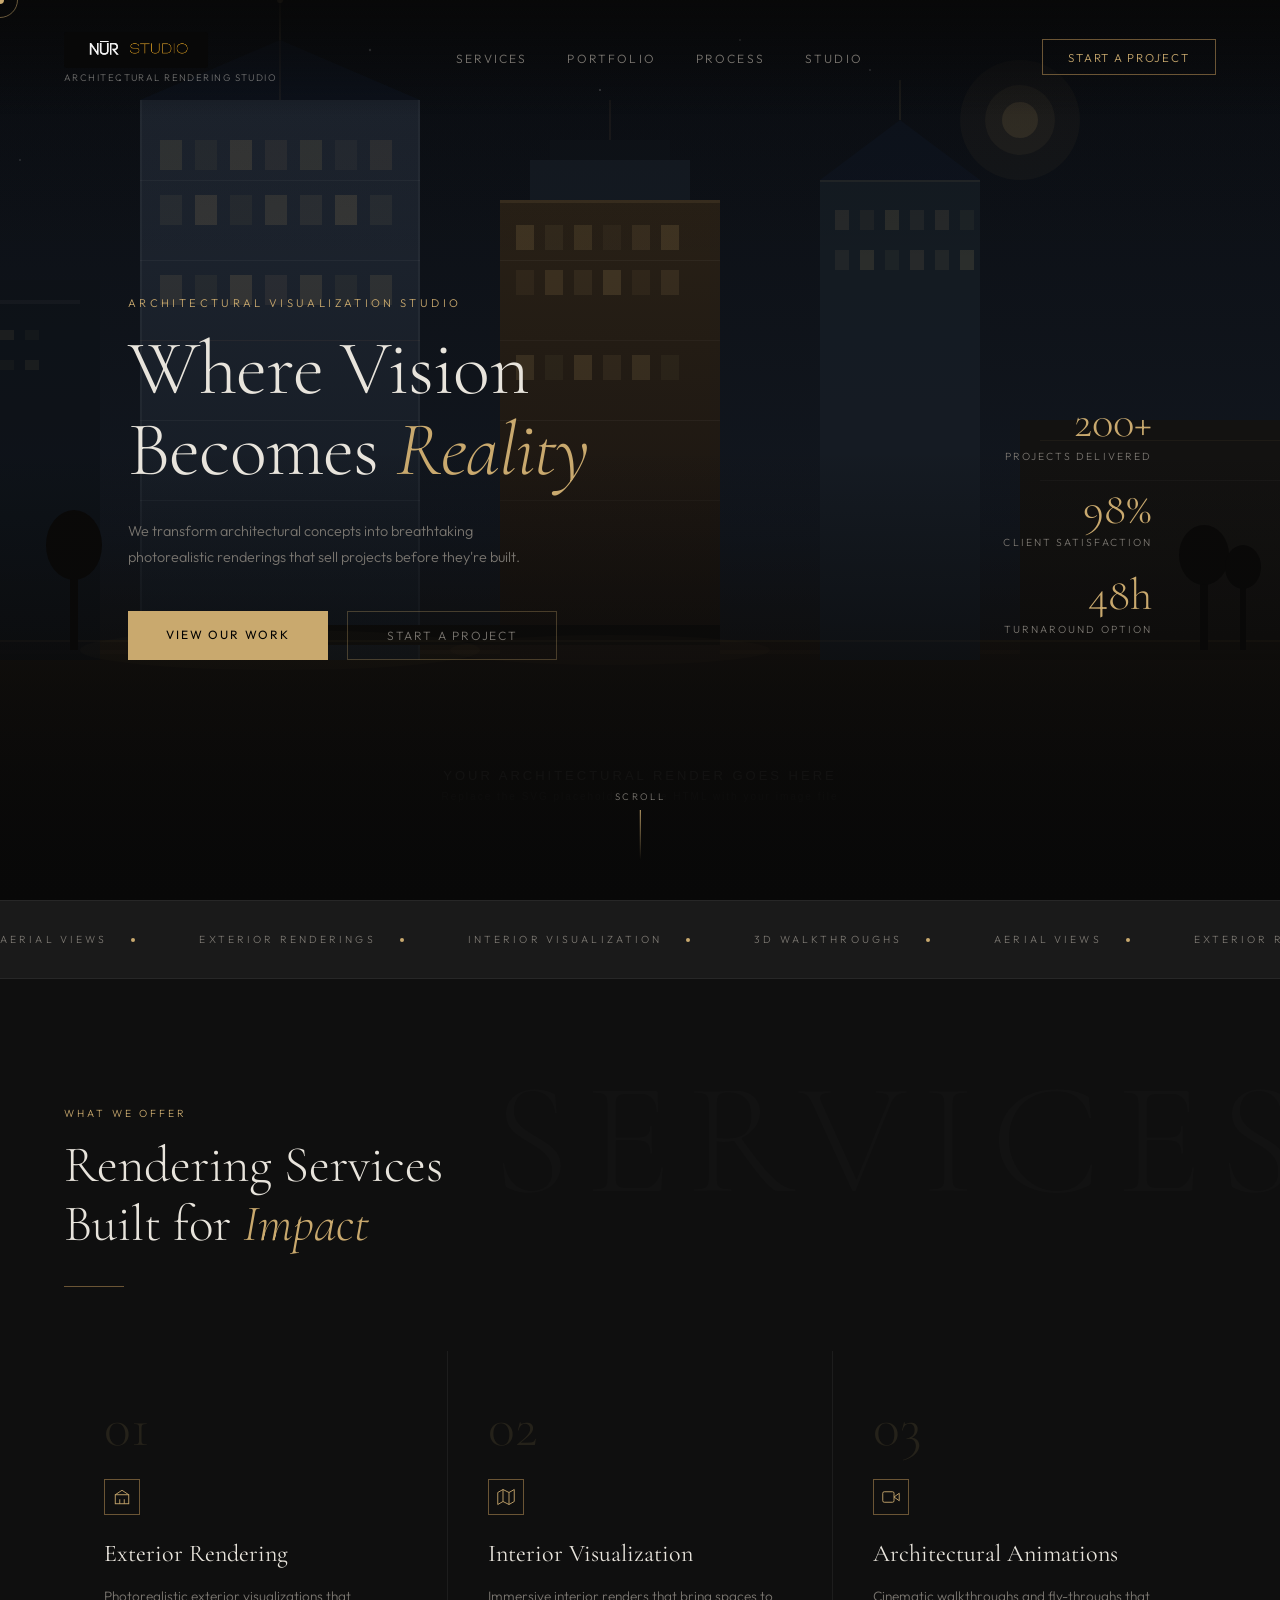
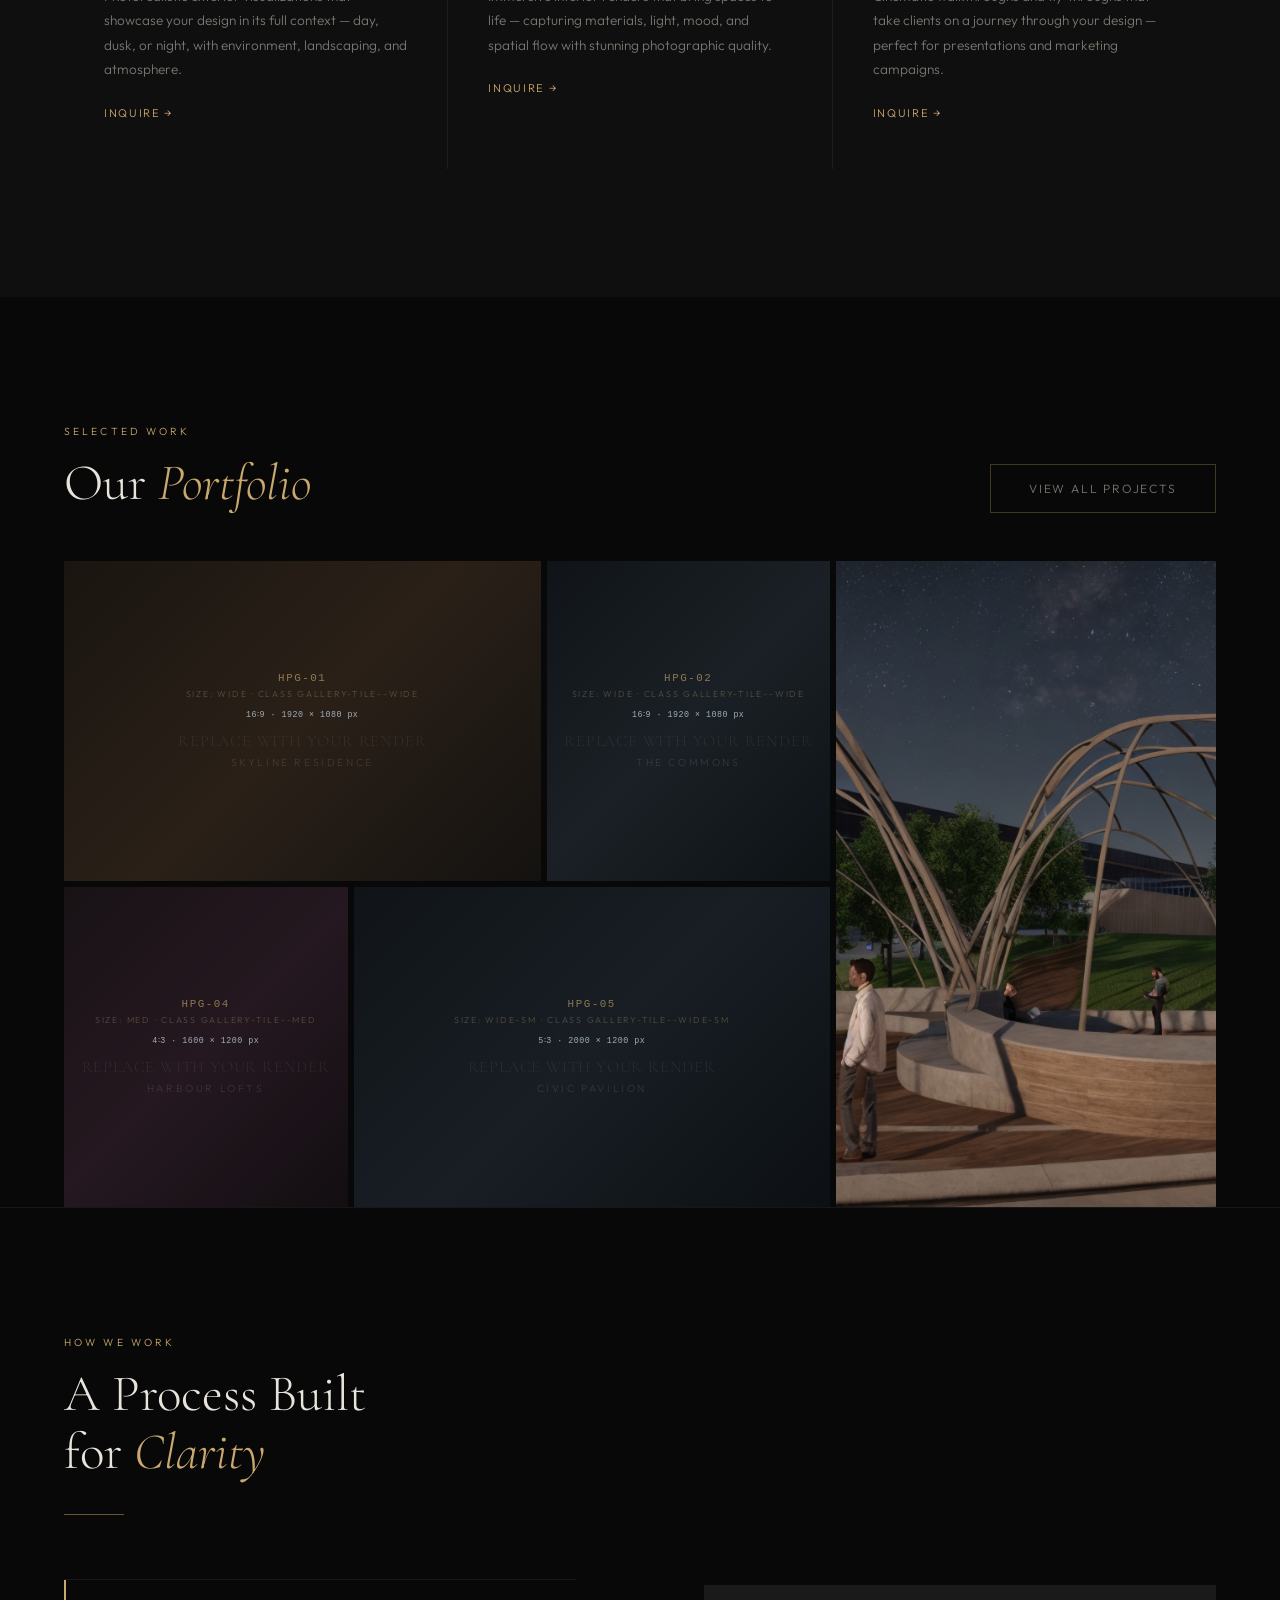
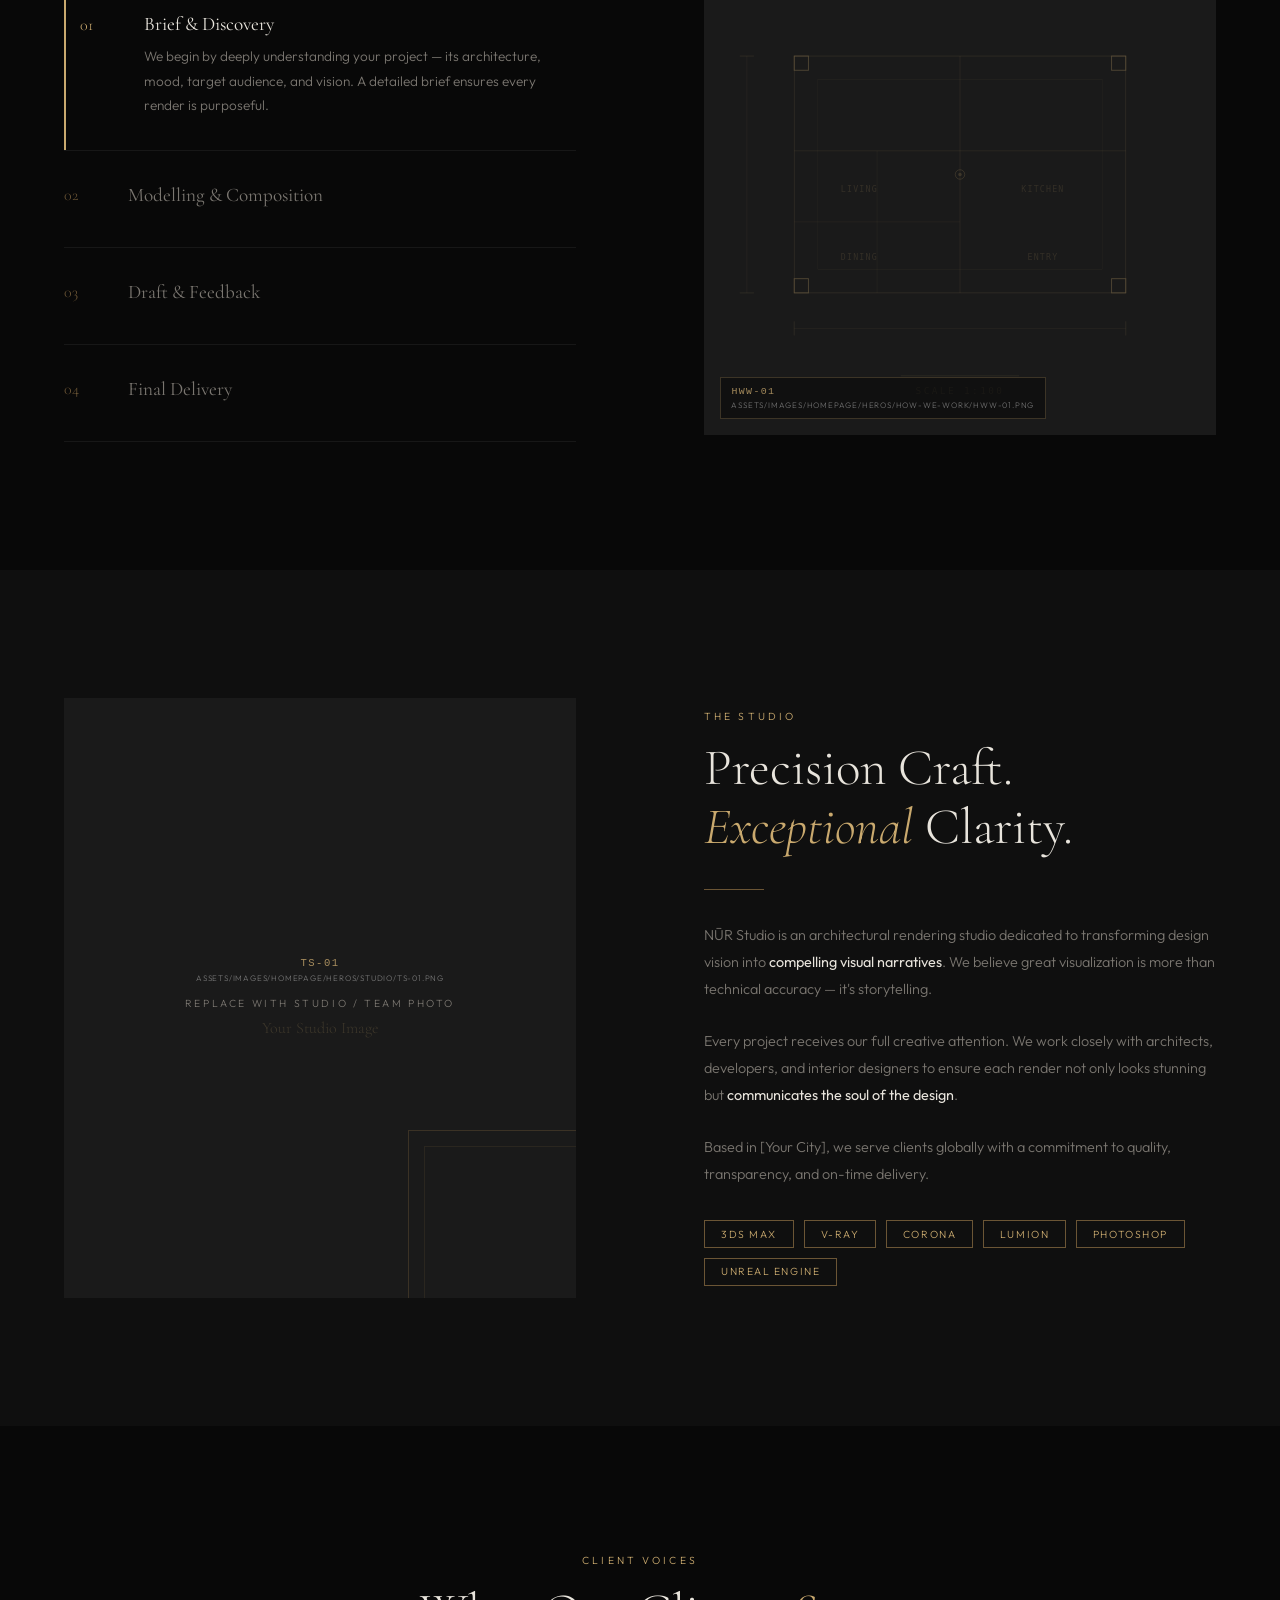
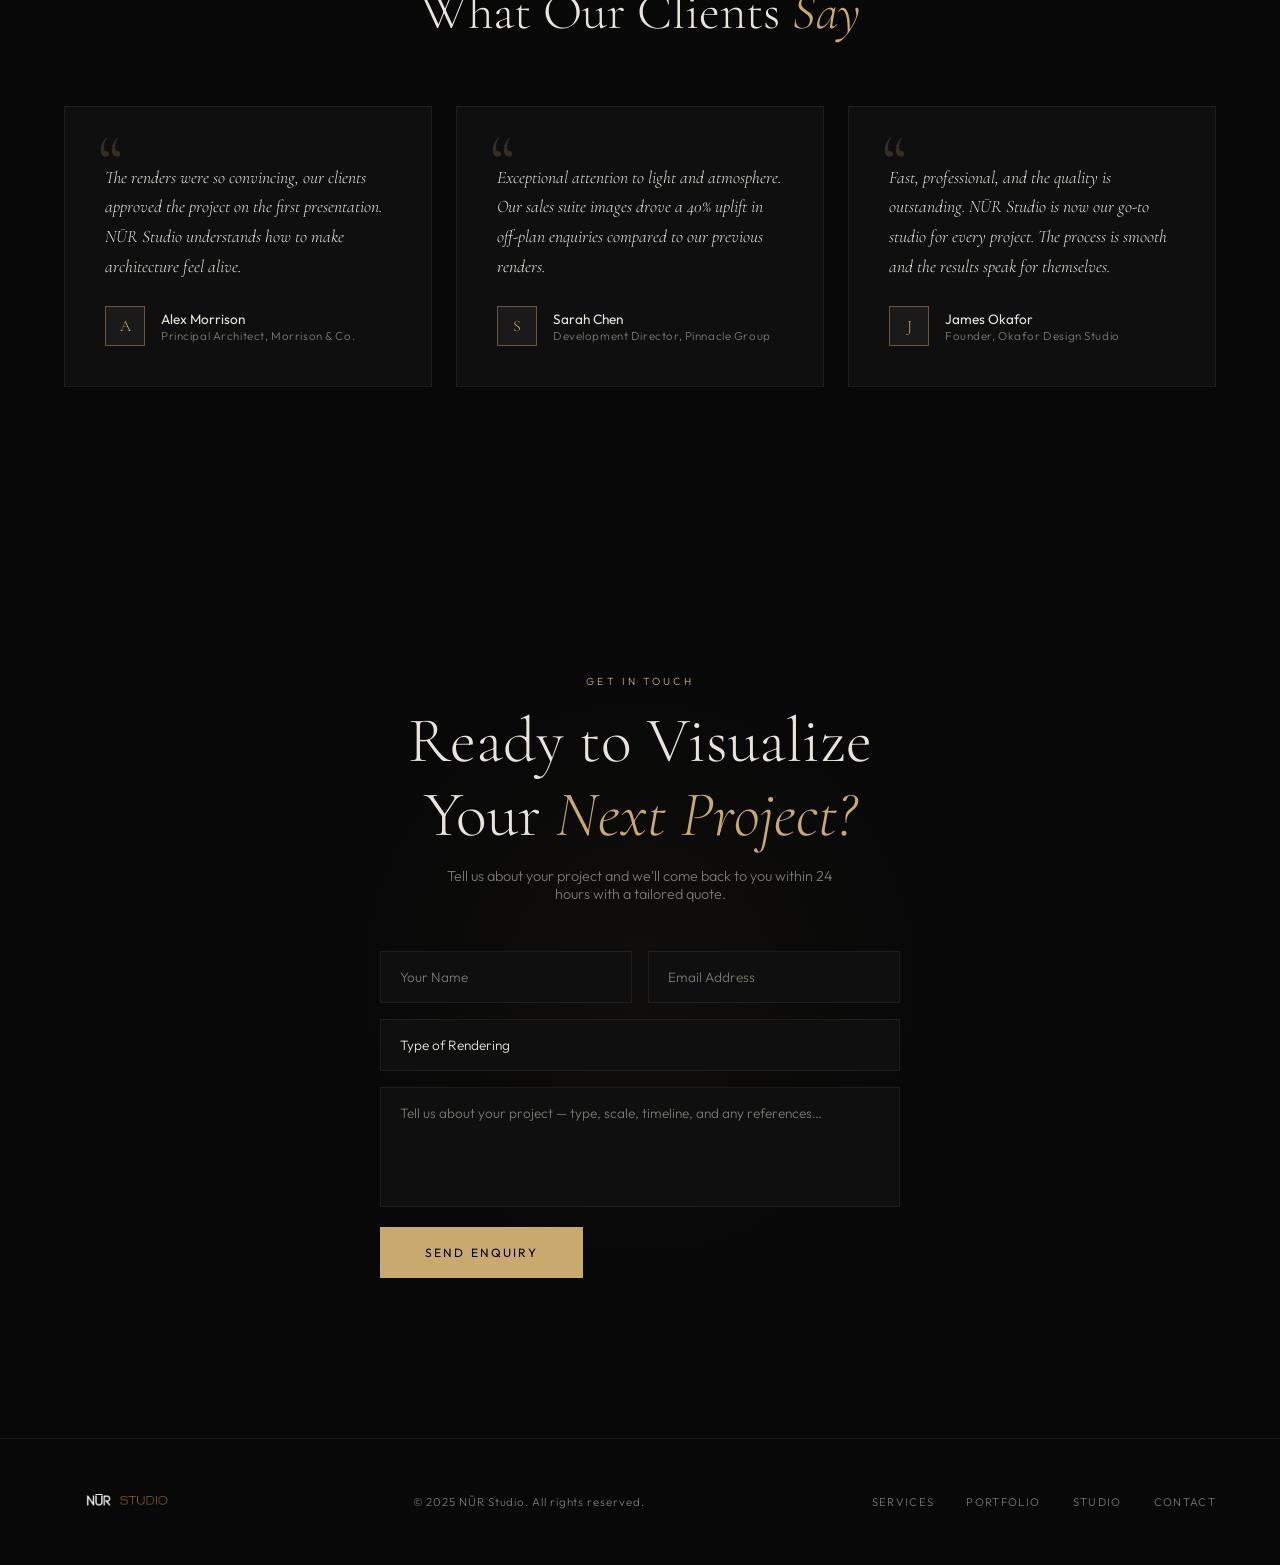
==== index.html @ c86bd8f1 "Logo: knock out solid black PNG via blend mode + isolated backdrop Co-authored-by: Cursor <cursorage" ====
<!DOCTYPE html>
<html lang="en">
<head>
<meta charset="UTF-8" />
<script>
(function () {
  var b = document.createElement('base');
  b.href = new URL('.', location.href).href;
  document.head.appendChild(b);
})();
</script>
<meta name="viewport" content="width=device-width, initial-scale=1.0"/>
<title>NŪR Studio — Architectural Rendering Studio</title>
<link rel="preconnect" href="https://fonts.googleapis.com">
<link href="https://fonts.googleapis.com/css2?family=Cormorant+Garamond:ital,wght@0,300;0,400;0,600;1,300;1,400&family=Outfit:wght@200;300;400;500&display=swap" rel="stylesheet">
<link rel="stylesheet" href="main/main.css" />
<link rel="stylesheet" href="cursor/cursor.css" />
<link rel="stylesheet" href="sections/hero/hero.css" />
<link rel="stylesheet" href="sections/services/services.css" />
<link rel="stylesheet" href="sections/portfolio/portfolio.css" />
<link rel="stylesheet" href="sections/process/process.css" />
<link rel="stylesheet" href="sections/about/about.css" />
<link rel="stylesheet" href="sections/testimonials/testimonials.css" />
<link rel="stylesheet" href="sections/contact/contact.css" />
</head>
<body>

<div class="cursor" id="cursor"></div>
<div class="cursor-ring" id="cursorRing"></div>

<!-- NAV -->
<nav id="navbar">
  <a href="#" class="logo">
    <span class="logo-mark">
      <img src="assets/logo/nur-studio-logo.png" alt="NŪR STUDIO logo" class="logo-img" width="220" height="64" />
    </span>
    <span class="logo-tagline">Architectural Rendering Studio</span>
  </a>
  <ul class="nav-links">
    <li><a href="#services">Services</a></li>
    <li><a href="#portfolio">Portfolio</a></li>
    <li><a href="#process">Process</a></li>
    <li><a href="#about">Studio</a></li>
  </ul>
  <a href="#contact" class="nav-cta">Start a Project</a>
</nav>

<!-- HERO -->
<section class="hero" id="home">
  <div class="hero-bg">
    <img src="assets/svg/hero-placeholder.svg" class="render-placeholder" alt="" />
    <img src="assets/images/homepage/heros/hero-background/HeroSEC-01.jpg" data-src-base="assets/images/homepage/heros/hero-background/HeroSEC-01" data-missing="remove" class="hero-img-placeholder auto-ext-image" alt="HeroSEC-01 background render" loading="eager" />
  </div>
  <div class="hero-overlay"></div>

  <div class="hero-content">
    <div class="hero-title-block">
      <p class="hero-eyebrow">Architectural Visualization Studio</p>
      <h1 class="hero-title">
        Where Vision<br>Becomes <em>Reality</em>
      </h1>
      <p class="hero-sub">We transform architectural concepts into breathtaking photorealistic renderings that sell projects before they're built.</p>
      <div class="hero-cta-group">
        <a href="#portfolio" class="btn-primary">View Our Work</a>
        <a href="#contact" class="btn-ghost">Start a Project</a>
      </div>
    </div>
    <div class="hero-right">
      <div class="hero-stat">
        <div class="num">200+</div>
        <div class="label">Projects Delivered</div>
      </div>
      <div class="hero-stat">
        <div class="num">98%</div>
        <div class="label">Client Satisfaction</div>
      </div>
      <div class="hero-stat">
        <div class="num">48h</div>
        <div class="label">Turnaround Option</div>
      </div>
    </div>
  </div>

  <div class="scroll-indicator">
    <span>Scroll</span>
    <div class="scroll-line"></div>
  </div>
</section>

<!-- MARQUEE -->
<div class="marquee-section">
  <div class="marquee-track">
    <div class="marquee-group">
      <span class="marquee-item">Aerial Views</span>
      <span class="marquee-item">Exterior Renderings</span>
      <span class="marquee-item">Interior Visualization</span>
      <span class="marquee-item">3D Walkthroughs</span>
    </div>
  </div>
</div>

<!-- SERVICES -->
<section id="services">
  <div class="section-eyebrow reveal">What We Offer</div>
  <h2 class="section-title reveal reveal-delay-1">Rendering Services<br>Built for <em>Impact</em></h2>
  <div class="divider reveal reveal-delay-2"></div>

  <div class="services-grid">
    <div class="service-card reveal">
      <div class="service-num">01</div>
      <div class="service-icon">
        <svg viewBox="0 0 24 24"><rect x="3" y="9" width="18" height="12"/><polyline points="3 9 12 3 21 9"/><line x1="9" y1="21" x2="9" y2="15"/><line x1="15" y1="21" x2="15" y2="15"/></svg>
      </div>
      <h3 class="service-name">Exterior Rendering</h3>
      <p class="service-desc">Photorealistic exterior visualizations that showcase your design in its full context — day, dusk, or night, with environment, landscaping, and atmosphere.</p>
      <a href="#contact" class="service-link">Inquire →</a>
    </div>
    <div class="service-card reveal reveal-delay-1">
      <div class="service-num">02</div>
      <div class="service-icon">
        <svg viewBox="0 0 24 24"><polyline points="1 6 1 22 8 18 16 22 23 18 23 2 16 6 8 2 1 6"/><line x1="8" y1="2" x2="8" y2="18"/><line x1="16" y1="6" x2="16" y2="22"/></svg>
      </div>
      <h3 class="service-name">Interior Visualization</h3>
      <p class="service-desc">Immersive interior renders that bring spaces to life — capturing materials, light, mood, and spatial flow with stunning photographic quality.</p>
      <a href="#contact" class="service-link">Inquire →</a>
    </div>
    <div class="service-card reveal reveal-delay-2">
      <div class="service-num">03</div>
      <div class="service-icon">
        <svg viewBox="0 0 24 24"><polygon points="23 7 16 12 23 17 23 7"/><rect x="1" y="5" width="15" height="14" rx="2"/></svg>
      </div>
      <h3 class="service-name">Architectural Animations</h3>
      <p class="service-desc">Cinematic walkthroughs and fly-throughs that take clients on a journey through your design — perfect for presentations and marketing campaigns.</p>
      <a href="#contact" class="service-link">Inquire →</a>
    </div>
  </div>
</section>

<!-- PORTFOLIO -->
<section id="portfolio">
  <div class="portfolio-header">
    <div>
      <div class="section-eyebrow reveal">Selected Work</div>
      <h2 class="section-title reveal reveal-delay-1">Our <em>Portfolio</em></h2>
    </div>
    <a href="portfolio-all.html" class="btn-ghost reveal reveal-delay-2" id="view-all-projects">View All Projects</a>
  </div>
  <div class="portfolio-grid">
    <div class="portfolio-item reveal">
      <div class="portfolio-placeholder p1">
        <img src="assets/images/homepage/home-portfolio/HPG-01.png" data-src-base="assets/images/homepage/home-portfolio/HPG-01" data-missing="remove" alt="HPG-01 — Skyline Residence" class="gallery-img auto-ext-image" loading="lazy" />
        <div class="placeholder-label">
          <div class="tile-nomenclature">
            <span class="tile-ref">HPG-01</span>
            <span class="tile-preset">size: <span>wide</span> · class <span>gallery-tile--wide</span></span>
            <span class="tile-dim">16∶9 · 1920 × 1080 px</span>
          </div>
          <strong>Replace with your render</strong>
          Skyline Residence
        </div>
      </div>
      <div class="portfolio-overlay">
        <div class="portfolio-info">
          <h3>Skyline Residence</h3>
          <p>Exterior · Residential</p>
        </div>
      </div>
    </div>
    <div class="portfolio-item reveal reveal-delay-1">
      <div class="portfolio-placeholder p2">
        <img src="assets/images/homepage/home-portfolio/HPG-02.png" data-src-base="assets/images/homepage/home-portfolio/HPG-02" data-missing="remove" alt="HPG-02 — The Commons" class="gallery-img auto-ext-image" loading="lazy" />
        <div class="placeholder-label">
          <div class="tile-nomenclature">
            <span class="tile-ref">HPG-02</span>
            <span class="tile-preset">size: <span>wide</span> · class <span>gallery-tile--wide</span></span>
            <span class="tile-dim">16∶9 · 1920 × 1080 px</span>
          </div>
          <strong>Replace with your render</strong>
          The Commons
        </div>
      </div>
      <div class="portfolio-overlay">
        <div class="portfolio-info">
          <h3>The Commons</h3>
          <p>Interior · Commercial</p>
        </div>
      </div>
    </div>
    <div class="portfolio-item reveal reveal-delay-2">
      <div class="portfolio-placeholder p3">
        <img src="assets/images/homepage/home-portfolio/HPG-03.png" data-src-base="assets/images/homepage/home-portfolio/HPG-03" data-missing="remove" alt="HPG-03 — Meridian Tower" class="gallery-img auto-ext-image" loading="lazy" />
        <div class="placeholder-label">
          <div class="tile-nomenclature">
            <span class="tile-ref">HPG-03</span>
            <span class="tile-preset">size: <span>tall</span> · class <span>gallery-tile--tall</span></span>
            <span class="tile-dim">3∶5 · 1200 × 2000 px</span>
          </div>
          <strong>Replace with your render</strong>
          Meridian Tower
        </div>
      </div>
      <div class="portfolio-overlay">
        <div class="portfolio-info">
          <h3>Meridian Tower</h3>
          <p>Exterior · Mixed-Use</p>
        </div>
      </div>
    </div>
    <div class="portfolio-item reveal reveal-delay-1">
      <div class="portfolio-placeholder p4">
        <img src="assets/images/homepage/home-portfolio/HPG-04.png" data-src-base="assets/images/homepage/home-portfolio/HPG-04" data-missing="remove" alt="HPG-04 — Harbour Lofts" class="gallery-img auto-ext-image" loading="lazy" />
        <div class="placeholder-label">
          <div class="tile-nomenclature">
            <span class="tile-ref">HPG-04</span>
            <span class="tile-preset">size: <span>med</span> · class <span>gallery-tile--med</span></span>
            <span class="tile-dim">4∶3 · 1600 × 1200 px</span>
          </div>
          <strong>Replace with your render</strong>
          Harbour Lofts
        </div>
      </div>
      <div class="portfolio-overlay">
        <div class="portfolio-info">
          <h3>Harbour Lofts</h3>
          <p>Interior · Residential</p>
        </div>
      </div>
    </div>
    <div class="portfolio-item reveal reveal-delay-2">
      <div class="portfolio-placeholder p5">
        <img src="assets/images/homepage/home-portfolio/HPG-05.png" data-src-base="assets/images/homepage/home-portfolio/HPG-05" data-missing="remove" alt="HPG-05 — Civic Pavilion" class="gallery-img auto-ext-image" loading="lazy" />
        <div class="placeholder-label">
          <div class="tile-nomenclature">
            <span class="tile-ref">HPG-05</span>
            <span class="tile-preset">size: <span>wide-sm</span> · class <span>gallery-tile--wide-sm</span></span>
            <span class="tile-dim">5∶3 · 2000 × 1200 px</span>
          </div>
          <strong>Replace with your render</strong>
          Civic Pavilion
        </div>
      </div>
      <div class="portfolio-overlay">
        <div class="portfolio-info">
          <h3>Civic Pavilion</h3>
          <p>Aerial · Institutional</p>
        </div>
      </div>
    </div>
  </div>
</section>

<!-- PROCESS -->
<section id="process">
  <div class="section-eyebrow reveal">How We Work</div>
  <h2 class="section-title reveal reveal-delay-1">A Process Built<br>for <em>Clarity</em></h2>
  <div class="divider reveal reveal-delay-2"></div>

  <div class="process-layout">
    <div class="process-steps">
      <div class="process-step active" data-step="0">
        <div class="step-num">01</div>
        <div class="step-content">
          <h3>Brief & Discovery</h3>
          <p>We begin by deeply understanding your project — its architecture, mood, target audience, and vision. A detailed brief ensures every render is purposeful.</p>
        </div>
      </div>
      <div class="process-step" data-step="1">
        <div class="step-num">02</div>
        <div class="step-content">
          <h3>Modelling & Composition</h3>
          <p>We build or receive the 3D model, then carefully compose camera angles, lighting, and environmental context to maximize visual storytelling.</p>
        </div>
      </div>
      <div class="process-step" data-step="2">
        <div class="step-num">03</div>
        <div class="step-content">
          <h3>Draft & Feedback</h3>
          <p>You receive a grey-shaded draft for composition approval before we apply materials, lighting, and post-production — saving time and ensuring alignment.</p>
        </div>
      </div>
      <div class="process-step" data-step="3">
        <div class="step-num">04</div>
        <div class="step-content">
          <h3>Final Delivery</h3>
          <p>High-resolution, print-ready renders are delivered in your preferred format with up to two rounds of revisions included in every project.</p>
        </div>
      </div>
    </div>

    <div class="process-visual reveal reveal-delay-2">
      <div class="process-visual-inner">
        <img src="assets/images/homepage/heros/how-we-work/hww-01.png" data-src-base="assets/images/homepage/heros/how-we-work/hww-01" data-missing="remove" class="process-floorplan auto-ext-image" alt="HWW-01 floor plan" loading="lazy" onload="this.closest('.process-visual-inner').classList.add('has-floorplan')" />
        <img src="assets/svg/process-diagram.svg" class="process-diagram" alt="" />
        <div class="process-tile-nomenclature">
          <span class="process-tile-ref">HWW-01</span>
          <span class="process-tile-path">assets/images/homepage/heros/how-we-work/hww-01.png</span>
        </div>
      </div>
    </div>
  </div>
</section>

<!-- ABOUT -->
<section id="about">
  <div class="about-visual reveal">
    <div class="about-placeholder-wrap">
      <img src="assets/images/homepage/heros/studio/ts-01.png" data-src-base="assets/images/homepage/heros/studio/ts-01" data-missing="remove" class="about-studio-image auto-ext-image" alt="TS-01 studio section image" loading="lazy" onload="this.closest('.about-visual').classList.add('has-studio-image')" />
      <div class="about-placeholder-inner">
        <div class="about-tile-nomenclature">
          <span class="about-tile-ref">TS-01</span>
          <span class="about-tile-path">assets/images/homepage/heros/studio/ts-01.png</span>
        </div>
        <div class="about-placeholder-label">Replace with studio / team photo</div>
        <div class="about-placeholder-title">Your Studio Image</div>
      </div>
    </div>
    <div class="about-accent"></div>
    <div class="about-accent2"></div>
  </div>

  <div class="about-text reveal reveal-delay-2">
    <div class="section-eyebrow">The Studio</div>
    <h2 class="section-title">Precision Craft.<br><em>Exceptional</em> Clarity.</h2>
    <div class="divider"></div>
    <p>NŪR Studio is an architectural rendering studio dedicated to transforming design vision into <strong>compelling visual narratives</strong>. We believe great visualization is more than technical accuracy — it's storytelling.</p>
    <p>Every project receives our full creative attention. We work closely with architects, developers, and interior designers to ensure each render not only looks stunning but <strong>communicates the soul of the design</strong>.</p>
    <p>Based in [Your City], we serve clients globally with a commitment to quality, transparency, and on-time delivery.</p>
    <div class="about-tags">
      <span class="about-tag">3ds Max</span>
      <span class="about-tag">V-Ray</span>
      <span class="about-tag">Corona</span>
      <span class="about-tag">Lumion</span>
      <span class="about-tag">Photoshop</span>
      <span class="about-tag">Unreal Engine</span>
    </div>
  </div>
</section>

<!-- TESTIMONIALS -->
<section id="testimonials">
  <div class="section-eyebrow reveal">Client Voices</div>
  <h2 class="section-title reveal reveal-delay-1">What Our Clients <em>Say</em></h2>
  <div class="testimonials-grid">
    <div class="testimonial-card reveal">
      <p class="testimonial-text">The renders were so convincing, our clients approved the project on the first presentation. NŪR Studio understands how to make architecture feel alive.</p>
      <div class="testimonial-author">
        <div class="author-avatar">A</div>
        <div class="author-info">
          <div class="name">Alex Morrison</div>
          <div class="role">Principal Architect, Morrison & Co.</div>
        </div>
      </div>
    </div>
    <div class="testimonial-card reveal reveal-delay-1">
      <p class="testimonial-text">Exceptional attention to light and atmosphere. Our sales suite images drove a 40% uplift in off-plan enquiries compared to our previous renders.</p>
      <div class="testimonial-author">
        <div class="author-avatar">S</div>
        <div class="author-info">
          <div class="name">Sarah Chen</div>
          <div class="role">Development Director, Pinnacle Group</div>
        </div>
      </div>
    </div>
    <div class="testimonial-card reveal reveal-delay-2">
      <p class="testimonial-text">Fast, professional, and the quality is outstanding. NŪR Studio is now our go-to studio for every project. The process is smooth and the results speak for themselves.</p>
      <div class="testimonial-author">
        <div class="author-avatar">J</div>
        <div class="author-info">
          <div class="name">James Okafor</div>
          <div class="role">Founder, Okafor Design Studio</div>
        </div>
      </div>
    </div>
  </div>
</section>

<!-- CONTACT -->
<section id="contact">
  <div class="section-eyebrow reveal">Get in Touch</div>
  <h2 class="section-title reveal reveal-delay-1">Ready to Visualize<br>Your <em>Next Project?</em></h2>
  <p class="contact-intro reveal reveal-delay-2">Tell us about your project and we'll come back to you within 24 hours with a tailored quote.</p>

  <form class="contact-form reveal reveal-delay-2" onsubmit="handleSubmit(event)">
    <div class="form-row">
      <div class="form-field">
        <input type="text" placeholder="Your Name" required />
      </div>
      <div class="form-field">
        <input type="email" placeholder="Email Address" required />
      </div>
    </div>
    <div class="form-field">
      <select>
        <option value="" disabled selected>Type of Rendering</option>
        <option>Aerial Views</option>
        <option>Exterior Rendering</option>
        <option>Interior Visualization</option>
        <option>Multiple / Other</option>
      </select>
    </div>
    <div class="form-field">
      <textarea placeholder="Tell us about your project — type, scale, timeline, and any references…"></textarea>
    </div>
    <button type="submit" class="form-submit">Send Enquiry</button>
  </form>
  <div id="form-success">
    Thank you — we'll be in touch within 24 hours.
  </div>
</section>

<!-- FOOTER -->
<footer>
  <div class="footer-logo">
    <img src="assets/logo/nur-studio-logo.png" alt="NŪR STUDIO logo" class="footer-logo-img" width="200" height="56" />
  </div>
  <p class="footer-copy">© 2025 NŪR Studio. All rights reserved.</p>
  <div class="footer-links">
    <a href="#services">Services</a>
    <a href="#portfolio">Portfolio</a>
    <a href="#about">Studio</a>
    <a href="#contact">Contact</a>
  </div>
</footer>

<script src="main/image-fallback.js"></script>
<script src="main/main.js"></script>
<script src="cursor/cursor.js"></script>
<script src="sections/hero/hero.js"></script>
<script src="sections/services/services.js"></script>
<script src="sections/portfolio/portfolio.js"></script>
<script src="sections/process/process.js"></script>
<script src="sections/about/about.js"></script>
<script src="sections/testimonials/testimonials.js"></script>
<script src="sections/contact/contact.js"></script>
</body>
</html>
---- main/main.css ----
*, *::before, *::after { margin: 0; padding: 0; box-sizing: border-box; }

:root {
  --bg: #080808;
  --bg2: #0f0f0f;
  --bg3: #141414;
  --surface: #1a1a1a;
  --gold: #c9a96e;
  --gold-light: #e8d5b0;
  --gold-dim: #6b5535;
  --text: #e8e4dc;
  --muted: #7a7670;
  --border: rgba(201,169,110,0.15);
  --border-dim: rgba(255,255,255,0.06);
}

html { scroll-behavior: smooth; }

body {
  background: var(--bg);
  color: var(--text);
  font-family: 'Outfit', sans-serif;
  font-weight: 300;
  overflow-x: hidden;
}

/* Nav */
nav {
  position: fixed;
  top: 0; left: 0; right: 0;
  z-index: 100;
  display: flex;
  align-items: center;
  justify-content: space-between;
  padding: 2rem 4rem;
  background: linear-gradient(to bottom, rgba(8,8,8,0.9) 0%, transparent 100%);
  transition: padding 0.4s;
}
nav.scrolled {
  padding: 1.2rem 4rem;
  background: rgba(8,8,8,0.97);
  backdrop-filter: blur(12px);
  border-bottom: 1px solid var(--border-dim);
}
.logo {
  display: inline-flex;
  flex-direction: column;
  align-items: flex-start;
  gap: 0.3rem;
  text-decoration: none;
  line-height: 1;
  color: inherit;
}
/* PNG has opaque black instead of alpha — blend knocks black to page bg inside isolated box */
.logo-mark {
  display: inline-block;
  line-height: 0;
  isolation: isolate;
  background: var(--bg);
  padding: 0.12rem 0.32rem;
  border-radius: 3px;
}
.logo-img {
  height: 2rem;
  width: auto;
  max-width: min(52vw, 220px);
  display: block;
  object-fit: contain;
  object-position: left center;
  mix-blend-mode: lighten;
}
nav.scrolled .logo-img {
  height: 1.75rem;
}
.logo-tagline {
  font-family: 'Outfit', sans-serif;
  font-size: 0.6rem;
  font-weight: 300;
  letter-spacing: 0.15em;
  text-transform: uppercase;
  color: var(--text);
  opacity: 0.45;
}
.nav-links { display: flex; gap: 2.5rem; list-style: none; }
.nav-links a {
  text-decoration: none;
  color: var(--muted);
  font-size: 0.75rem;
  letter-spacing: 0.18em;
  text-transform: uppercase;
  transition: color 0.3s;
}
.nav-links a:hover { color: var(--gold); }
.nav-cta {
  font-size: 0.72rem;
  letter-spacing: 0.15em;
  text-transform: uppercase;
  color: var(--gold);
  border: 1px solid var(--gold-dim);
  padding: 0.6rem 1.6rem;
  text-decoration: none;
  transition: background 0.3s, color 0.3s, border-color 0.3s;
}
.nav-cta:hover { background: var(--gold); color: #000; border-color: var(--gold); }

/* Shared section shell & typography */
section { padding: 8rem 4rem; }
.section-eyebrow {
  font-size: 0.65rem;
  letter-spacing: 0.3em;
  text-transform: uppercase;
  color: var(--gold);
  margin-bottom: 1rem;
}
.section-title {
  font-family: 'Cormorant Garamond', serif;
  font-size: clamp(2rem, 4vw, 3.5rem);
  font-weight: 300;
  line-height: 1.15;
}
.section-title em { font-style: italic; color: var(--gold); }
.divider {
  width: 60px; height: 1px;
  background: var(--gold-dim);
  margin: 2rem 0;
}

/* Shared buttons */
.btn-primary {
  display: inline-block;
  background: var(--gold);
  color: #000;
  padding: 1rem 2.4rem;
  font-size: 0.75rem;
  letter-spacing: 0.15em;
  text-transform: uppercase;
  text-decoration: none;
  font-weight: 400;
  transition: background 0.3s, transform 0.2s;
}
.btn-primary:hover { background: var(--gold-light); transform: translateY(-2px); }
.btn-ghost {
  display: inline-block;
  border: 1px solid rgba(201,169,110,0.3);
  color: var(--muted);
  padding: 1rem 2.4rem;
  font-size: 0.75rem;
  letter-spacing: 0.15em;
  text-transform: uppercase;
  text-decoration: none;
  transition: border-color 0.3s, color 0.3s, transform 0.2s;
}
.btn-ghost:hover { border-color: var(--gold); color: var(--gold); transform: translateY(-2px); }

/* Footer */
footer {
  background: var(--bg);
  border-top: 1px solid var(--border-dim);
  padding: 3rem 4rem;
  display: flex;
  justify-content: space-between;
  align-items: center;
}
.footer-logo {
  display: flex;
  align-items: center;
  isolation: isolate;
  background: var(--bg);
  padding: 0.12rem 0.35rem;
  border-radius: 3px;
  line-height: 0;
}
.footer-logo-img {
  height: 1.65rem;
  width: auto;
  max-width: 200px;
  object-fit: contain;
  object-position: left center;
  mix-blend-mode: lighten;
}
.footer-copy {
  font-size: 0.72rem;
  color: var(--muted);
  letter-spacing: 0.08em;
}
.footer-links { display: flex; gap: 2rem; }
.footer-links a {
  font-size: 0.7rem;
  letter-spacing: 0.12em;
  text-transform: uppercase;
  color: var(--muted);
  text-decoration: none;
  transition: color 0.3s;
}
.footer-links a:hover { color: var(--gold); }

/* Animations used across sections */
@keyframes fadeUp {
  from { opacity: 0; transform: translateY(24px); }
  to { opacity: 1; transform: translateY(0); }
}
@keyframes fadeIn {
  from { opacity: 0; }
  to { opacity: 1; }
}

/* Reveal on scroll */
.reveal {
  opacity: 0;
  transform: translateY(30px);
  transition: opacity 0.8s ease, transform 0.8s ease;
}
.reveal.visible {
  opacity: 1;
  transform: translateY(0);
}
.reveal-delay-1 { transition-delay: 0.1s; }
.reveal-delay-2 { transition-delay: 0.2s; }
.reveal-delay-3 { transition-delay: 0.3s; }
.reveal-delay-4 { transition-delay: 0.4s; }

.icon-building { }

@media (max-width: 1024px) {
  nav { padding: 1.5rem 2rem; }
  nav.scrolled { padding: 1rem 2rem; }
  section { padding: 6rem 2rem; }
  footer { flex-direction: column; gap: 1.5rem; text-align: center; }
  .footer-logo { justify-content: center; }
  .logo { align-items: center; }
  .logo-mark { text-align: center; }
  .logo-img { object-position: center; }
  .footer-logo-img { object-position: center; }
  .nav-links { display: none; }
}
---- cursor/cursor.css ----
/* Custom cursor — used with cursor/cursor.js */
body {
  cursor: none;
}

.cursor {
  position: fixed;
  width: 8px; height: 8px;
  background: var(--gold);
  border-radius: 50%;
  pointer-events: none;
  z-index: 9999;
  transform: translate(-50%, -50%);
  transition: width 0.2s, height 0.2s, background 0.2s;
}
.cursor-ring {
  position: fixed;
  width: 36px; height: 36px;
  border: 1px solid rgba(201,169,110,0.5);
  border-radius: 50%;
  pointer-events: none;
  z-index: 9998;
  transform: translate(-50%, -50%);
  transition: transform 0.08s linear, width 0.3s, height 0.3s;
}
body:hover .cursor { opacity: 1; }
---- sections/hero/hero.css ----
/* Hero */
.hero {
  position: relative;
  height: 100vh;
  display: flex;
  align-items: flex-end;
  overflow: hidden;
}
.hero-bg {
  position: absolute;
  inset: 0;
  background: #0d0c0b;
  display: flex;
  align-items: center;
  justify-content: center;
  overflow: hidden;
}
.hero-img-placeholder {
  position: absolute;
  inset: 0;
  width: 100%;
  height: 100%;
  object-fit: cover;
  opacity: 0.7;
  transition: transform 8s ease;
}
.hero-img-placeholder.loaded { transform: scale(1.04); }

.render-placeholder {
  width: 100%; height: 100%;
  position: absolute;
  inset: 0;
}
img.render-placeholder {
  object-fit: cover;
}

.hero-overlay {
  position: absolute;
  inset: 0;
  background: linear-gradient(
    to bottom,
    rgba(8,8,8,0.2) 0%,
    rgba(8,8,8,0.0) 30%,
    rgba(8,8,8,0.0) 50%,
    rgba(8,8,8,0.6) 75%,
    rgba(8,8,8,1) 100%
  );
}

.hero-content {
  position: relative;
  z-index: 2;
  padding: 0 4rem 7rem;
  width: 100%;
  display: flex;
  justify-content: space-between;
  align-items: flex-end;
}
.hero-title-block { max-width: 680px; }
.hero-eyebrow {
  font-size: 0.7rem;
  letter-spacing: 0.3em;
  text-transform: uppercase;
  color: var(--gold);
  margin-bottom: 1.2rem;
  opacity: 0;
  animation: fadeUp 1s 0.3s forwards;
}
.hero-title {
  font-family: 'Cormorant Garamond', serif;
  font-size: clamp(3rem, 6vw, 5.5rem);
  font-weight: 300;
  line-height: 1.05;
  letter-spacing: -0.01em;
  opacity: 0;
  animation: fadeUp 1s 0.5s forwards;
}
.hero-title em { font-style: italic; color: var(--gold); }
.hero-sub {
  margin-top: 1.8rem;
  font-size: 0.9rem;
  color: var(--muted);
  line-height: 1.8;
  max-width: 420px;
  opacity: 0;
  animation: fadeUp 1s 0.7s forwards;
}
.hero-cta-group {
  display: flex; gap: 1.2rem; margin-top: 2.5rem;
  opacity: 0;
  animation: fadeUp 1s 0.9s forwards;
}

.hero-right {
  opacity: 0;
  animation: fadeIn 1.2s 1.1s forwards;
  text-align: right;
}
.hero-stat { margin-bottom: 1.5rem; }
.hero-stat .num {
  font-family: 'Cormorant Garamond', serif;
  font-size: 2.8rem;
  font-weight: 300;
  color: var(--gold);
  line-height: 1;
}
.hero-stat .label {
  font-size: 0.65rem;
  letter-spacing: 0.2em;
  text-transform: uppercase;
  color: var(--muted);
  margin-top: 0.3rem;
}

.scroll-indicator {
  position: absolute;
  bottom: 2.5rem;
  left: 50%;
  transform: translateX(-50%);
  display: flex;
  flex-direction: column;
  align-items: center;
  gap: 0.5rem;
  opacity: 0;
  animation: fadeIn 1s 1.5s forwards;
  z-index: 2;
}
.scroll-indicator span {
  font-size: 0.6rem;
  letter-spacing: 0.25em;
  text-transform: uppercase;
  color: var(--muted);
}
.scroll-line {
  width: 1px; height: 50px;
  background: linear-gradient(to bottom, var(--gold), transparent);
  animation: scrollPulse 2s ease-in-out infinite;
}

/* Marquee (directly below hero) */
.marquee-section {
  padding: 2rem 0;
  background: var(--surface);
  border-top: 1px solid var(--border-dim);
  border-bottom: 1px solid var(--border-dim);
  overflow: hidden;
}
.marquee-track {
  display: flex;
  width: max-content;
  --marquee-shift: -50%;
  animation: marquee 45s linear infinite;
  will-change: transform;
  backface-visibility: hidden;
}
.marquee-group {
  display: flex;
  align-items: center;
  gap: 4rem;
  flex-shrink: 0;
  padding-right: 4rem;
}
.marquee-item {
  font-size: 0.65rem;
  letter-spacing: 0.3em;
  text-transform: uppercase;
  color: var(--muted);
  white-space: nowrap;
  display: flex;
  align-items: center;
  gap: 1.5rem;
}
.marquee-item::after {
  content: '';
  display: inline-block;
  width: 4px; height: 4px;
  border-radius: 50%;
  background: var(--gold);
}

@keyframes scrollPulse {
  0%, 100% { opacity: 1; transform: scaleY(1); transform-origin: top; }
  50% { opacity: 0.4; transform: scaleY(0.6); transform-origin: top; }
}

@keyframes marquee {
  from { transform: translate3d(0, 0, 0); }
  to { transform: translate3d(var(--marquee-shift), 0, 0); }
}

@media (max-width: 1024px) {
  .hero-content { padding: 0 2rem 5rem; }
  .hero-right { display: none; }
}
---- sections/services/services.css ----
/* What we offer — #services */
#services {
  background: var(--bg2);
  position: relative;
  overflow: hidden;
}
#services::before {
  content: 'SERVICES';
  position: absolute;
  right: -2rem;
  top: 4rem;
  font-family: 'Cormorant Garamond', serif;
  font-size: 10rem;
  color: rgba(255,255,255,0.015);
  letter-spacing: 0.1em;
  pointer-events: none;
  white-space: nowrap;
}
.services-grid {
  display: grid;
  grid-template-columns: repeat(3, 1fr);
  gap: 1px;
  margin-top: 4rem;
  background: var(--border-dim);
}
.service-card {
  background: var(--bg2);
  padding: 3rem 2.5rem;
  position: relative;
  overflow: hidden;
  transition: background 0.4s;
}
.service-card::after {
  content: '';
  position: absolute;
  bottom: 0; left: 0; right: 0;
  height: 2px;
  background: var(--gold);
  transform: scaleX(0);
  transition: transform 0.4s ease;
  transform-origin: left;
}
.service-card:hover { background: var(--surface); }
.service-card:hover::after { transform: scaleX(1); }
.service-num {
  font-family: 'Cormorant Garamond', serif;
  font-size: 3.5rem;
  color: rgba(201,169,110,0.12);
  line-height: 1;
  margin-bottom: 1.5rem;
  font-weight: 300;
}
.service-icon {
  width: 36px; height: 36px;
  border: 1px solid var(--gold-dim);
  display: flex; align-items: center; justify-content: center;
  margin-bottom: 1.5rem;
}
.service-icon svg { width: 18px; height: 18px; stroke: var(--gold); fill: none; stroke-width: 1.2; }
.service-name {
  font-family: 'Cormorant Garamond', serif;
  font-size: 1.5rem;
  font-weight: 400;
  margin-bottom: 1rem;
  color: var(--text);
}
.service-desc {
  font-size: 0.85rem;
  color: var(--muted);
  line-height: 1.8;
}
.service-link {
  display: inline-flex;
  align-items: center;
  gap: 0.5rem;
  margin-top: 1.5rem;
  font-size: 0.7rem;
  letter-spacing: 0.15em;
  text-transform: uppercase;
  color: var(--gold);
  text-decoration: none;
  transition: gap 0.3s;
}
.service-link:hover { gap: 0.9rem; }

@media (max-width: 1024px) {
  .services-grid { grid-template-columns: 1fr 1fr; }
  /* Three cards: avoid a lone empty grid cell (grey patch) on row 2 */
  .service-card:nth-child(3) {
    grid-column: 1 / -1;
  }
}
---- sections/portfolio/portfolio.css ----
/* Selected works — #portfolio */
#portfolio {
  padding-top: 8rem;
  padding-bottom: 0;
}
.portfolio-header {
  position: relative;
  z-index: 2;
  display: flex;
  justify-content: space-between;
  align-items: flex-end;
  margin-bottom: 3rem;
}
.portfolio-header .btn-ghost {
  height: fit-content;
  position: relative;
  z-index: 1;
}
.portfolio-grid {
  display: grid;
  grid-template-columns: repeat(12, 1fr);
  grid-template-rows: repeat(2, 320px);
  gap: 6px;
}
.portfolio-item {
  position: relative;
  overflow: hidden;
  background: var(--surface);
  cursor: pointer;
}
.portfolio-grid > .portfolio-item:nth-child(1) { grid-column: 1 / 6; grid-row: 1 / 2; }
.portfolio-grid > .portfolio-item:nth-child(2) { grid-column: 6 / 9; grid-row: 1 / 2; }
.portfolio-grid > .portfolio-item:nth-child(3) { grid-column: 9 / 13; grid-row: 1 / 3; }
.portfolio-grid > .portfolio-item:nth-child(4) { grid-column: 1 / 4; grid-row: 2 / 3; }
.portfolio-grid > .portfolio-item:nth-child(5) { grid-column: 4 / 9; grid-row: 2 / 3; }

.portfolio-placeholder {
  width: 100%; height: 100%;
  display: flex;
  align-items: center;
  justify-content: center;
  transition: transform 0.6s ease;
  position: relative;
}
.portfolio-item:hover .portfolio-placeholder { transform: scale(1.04); }
.portfolio-grid .gallery-img {
  position: absolute;
  inset: 0;
  z-index: 1;
  width: 100%;
  height: 100%;
  object-fit: cover;
  display: block;
}
.portfolio-grid .placeholder-label {
  position: absolute;
  inset: 0;
  display: flex;
  flex-direction: column;
  align-items: center;
  justify-content: center;
  pointer-events: none;
  z-index: 0;
}

.p1 { background: linear-gradient(135deg, #1a1510 0%, #2a2018 50%, #141210 100%); }
.p2 { background: linear-gradient(135deg, #101418 0%, #1a2025 50%, #0d1215 100%); }
.p3 { background: linear-gradient(135deg, #121510 0%, #1e2418 50%, #0e1210 100%); }
.p4 { background: linear-gradient(135deg, #181215 0%, #251820 50%, #120e12 100%); }
.p5 { background: linear-gradient(135deg, #101418 0%, #181e24 50%, #0c1014 100%); }
.p6 { background: linear-gradient(160deg, #0d1218 0%, #1a2228 45%, #0a0e12 100%); }
.p7 { background: linear-gradient(135deg, #151210 0%, #242018 50%, #100e0c 100%); }
.p8 { background: linear-gradient(120deg, #101612 0%, #1a241c 50%, #0c100e 100%); }
.p9 { background: linear-gradient(135deg, #120f14 0%, #221a22 50%, #0e0c10 100%); }
.p10 { background: linear-gradient(145deg, #0e1418 0%, #182428 50%, #0a1014 100%); }
.p11 { background: linear-gradient(135deg, #161410 0%, #282018 50%, #12100c 100%); }
.p12 { background: linear-gradient(135deg, #101216 0%, #1a1e26 50%, #0c0e14 100%); }
.p13 { background: linear-gradient(125deg, #14120e 0%, #242018 55%, #0f0d0a 100%); }
.p14 { background: linear-gradient(135deg, #0f1614 0%, #182220 50%, #0a100e 100%); }
.p15 { background: linear-gradient(135deg, #121014 0%, #201c24 50%, #0c0a10 100%); }

.placeholder-label {
  font-size: 0.65rem;
  letter-spacing: 0.25em;
  text-transform: uppercase;
  color: rgba(255,255,255,0.12);
  text-align: center;
}
.placeholder-label strong {
  display: block;
  font-family: 'Cormorant Garamond', serif;
  font-size: 1rem;
  font-weight: 300;
  color: rgba(255,255,255,0.08);
  letter-spacing: 0.05em;
  margin-bottom: 0.3rem;
}

.portfolio-overlay {
  position: absolute;
  inset: 0;
  background: rgba(8,8,8,0);
  display: flex;
  flex-direction: column;
  justify-content: flex-end;
  padding: 2rem;
  transition: background 0.4s;
}
.portfolio-item:hover .portfolio-overlay { background: rgba(8,8,8,0.65); }
.portfolio-info { transform: translateY(12px); opacity: 0; transition: all 0.4s; }
.portfolio-item:hover .portfolio-info { transform: translateY(0); opacity: 1; }
.portfolio-info h3 {
  font-family: 'Cormorant Garamond', serif;
  font-size: 1.3rem;
  font-weight: 300;
  margin-bottom: 0.3rem;
}
.portfolio-info p { font-size: 0.7rem; letter-spacing: 0.15em; text-transform: uppercase; color: var(--gold); }

@media (max-width: 1024px) {
  .portfolio-grid {
    grid-template-columns: repeat(6, 1fr);
    grid-template-rows: repeat(3, 240px);
  }
  .portfolio-grid > .portfolio-item:nth-child(1) { grid-column: 1 / 5; grid-row: 1 / 2; }
  .portfolio-grid > .portfolio-item:nth-child(2) { grid-column: 5 / 7; grid-row: 1 / 2; }
  .portfolio-grid > .portfolio-item:nth-child(3) { grid-column: 1 / 3; grid-row: 2 / 3; }
  .portfolio-grid > .portfolio-item:nth-child(4) { grid-column: 3 / 7; grid-row: 2 / 3; }
  .portfolio-grid > .portfolio-item:nth-child(5) { grid-column: 1 / 7; grid-row: 3 / 4; }
}

/* Full portfolio gallery page (portfolio-all.html) */
.portfolio-all-page {
  padding: 8rem 4rem 4rem;
  min-height: 100vh;
}
.portfolio-all-header {
  display: flex;
  justify-content: space-between;
  align-items: flex-end;
  flex-wrap: wrap;
  gap: 1.5rem;
  margin-bottom: 3rem;
}
/* Full gallery: 12-col grid, mixed tile sizes (wide / tall / square) */
.portfolio-all-grid {
  display: grid;
  grid-template-columns: repeat(12, 1fr);
  grid-auto-rows: minmax(0, auto);
  grid-auto-flow: dense;
  gap: 1rem;
  width: 100%;
}
.portfolio-all-grid .portfolio-item {
  position: relative;
  overflow: hidden;
  margin: 0;
  cursor: pointer;
}
.portfolio-all-grid .portfolio-placeholder {
  position: absolute;
  inset: 0;
  width: 100%;
  min-height: 0;
  display: flex;
  align-items: center;
  justify-content: center;
  transition: transform 0.6s ease;
}
.portfolio-all-grid .portfolio-item:hover .portfolio-placeholder {
  transform: scale(1.04);
}
/* Same stacking as home #portfolio: image paints above label (text hidden when render exists) */
.portfolio-all-grid .gallery-img {
  position: absolute;
  inset: 0;
  z-index: 1;
  width: 100%;
  height: 100%;
  object-fit: cover;
  display: block;
}
.portfolio-all-grid .placeholder-label {
  position: absolute;
  inset: 0;
  display: flex;
  flex-direction: column;
  align-items: center;
  justify-content: center;
  pointer-events: none;
  z-index: 0;
}
.portfolio-all-grid .tile-nomenclature,
.portfolio-grid .tile-nomenclature {
  display: flex;
  flex-direction: column;
  align-items: center;
  gap: 0.25rem;
  margin-bottom: 0.65rem;
  text-align: center;
}
.portfolio-all-grid .tile-ref,
.portfolio-grid .tile-ref {
  font-family: ui-monospace, "Cascadia Code", "Segoe UI Mono", monospace;
  font-size: 0.68rem;
  font-weight: 500;
  letter-spacing: 0.14em;
  color: rgba(201, 169, 110, 0.65);
}
.portfolio-all-grid .tile-preset,
.portfolio-grid .tile-preset {
  font-size: 0.55rem;
  letter-spacing: 0.2em;
  text-transform: uppercase;
  color: rgba(255, 255, 255, 0.22);
}
.portfolio-all-grid .tile-preset span,
.portfolio-grid .tile-preset span {
  color: rgba(201, 169, 110, 0.35);
}
.portfolio-all-grid .tile-dim,
.portfolio-grid .tile-dim {
  display: block;
  margin-top: 0.35rem;
  font-family: ui-monospace, "Cascadia Code", "Segoe UI Mono", monospace;
  font-size: 0.52rem;
  font-weight: 400;
  letter-spacing: 0.06em;
  text-transform: none;
  color: rgba(195, 215, 230, 0.78);
  line-height: 1.4;
}
/* Tile shapes (12-column track) */
.portfolio-all-grid .gallery-tile--banner {
  grid-column: span 12;
  aspect-ratio: 2.6 / 1;
  min-height: 140px;
}
.portfolio-all-grid .gallery-tile--wide {
  grid-column: span 8;
  aspect-ratio: 16 / 9;
  min-height: 160px;
}
.portfolio-all-grid .gallery-tile--wide-sm {
  grid-column: span 6;
  aspect-ratio: 5 / 3;
  min-height: 160px;
}
.portfolio-all-grid .gallery-tile--med {
  grid-column: span 4;
  aspect-ratio: 4 / 3;
  min-height: 160px;
}
.portfolio-all-grid .gallery-tile--square {
  grid-column: span 3;
  aspect-ratio: 1;
  min-height: 140px;
}
.portfolio-all-grid .gallery-tile--tall {
  grid-column: span 3;
  aspect-ratio: 3 / 5;
  min-height: 200px;
}
.portfolio-all-grid .gallery-tile--tall-wide {
  grid-column: span 4;
  aspect-ratio: 2 / 3;
  min-height: 200px;
}
@media (max-width: 1100px) {
  .portfolio-all-grid .gallery-tile--banner { grid-column: span 12; aspect-ratio: 2.2 / 1; }
  .portfolio-all-grid .gallery-tile--wide { grid-column: span 12; aspect-ratio: 16 / 9; }
  .portfolio-all-grid .gallery-tile--wide-sm { grid-column: span 6; }
  .portfolio-all-grid .gallery-tile--med { grid-column: span 6; }
  .portfolio-all-grid .gallery-tile--square { grid-column: span 6; }
  .portfolio-all-grid .gallery-tile--tall { grid-column: span 6; aspect-ratio: 3 / 4; }
  .portfolio-all-grid .gallery-tile--tall-wide { grid-column: span 6; aspect-ratio: 3 / 4; }
}
@media (max-width: 1024px) {
  .portfolio-all-page { padding: 6rem 2rem 3rem; }
}
@media (max-width: 640px) {
  .portfolio-all-grid .gallery-tile--banner,
  .portfolio-all-grid .gallery-tile--wide,
  .portfolio-all-grid .gallery-tile--wide-sm,
  .portfolio-all-grid .gallery-tile--med,
  .portfolio-all-grid .gallery-tile--square,
  .portfolio-all-grid .gallery-tile--tall,
  .portfolio-all-grid .gallery-tile--tall-wide {
    grid-column: span 12;
  }
  .portfolio-all-grid .gallery-tile--banner { aspect-ratio: 16 / 10; }
  .portfolio-all-grid .gallery-tile--wide-sm,
  .portfolio-all-grid .gallery-tile--med { aspect-ratio: 4 / 3; }
  .portfolio-all-grid .gallery-tile--square { aspect-ratio: 1; max-height: min(100vw, 420px); }
  .portfolio-all-grid .gallery-tile--tall,
  .portfolio-all-grid .gallery-tile--tall-wide { aspect-ratio: 3 / 4; }
}
---- sections/process/process.css ----
/* How we work — #process */
#process {
  background: var(--bg);
  border-top: 1px solid var(--border-dim);
}
.process-layout {
  display: grid;
  grid-template-columns: 1fr 1fr;
  gap: 8rem;
  align-items: center;
  margin-top: 4rem;
}
.process-steps { display: flex; flex-direction: column; gap: 0; }
.process-step {
  display: flex;
  gap: 2rem;
  padding: 2rem 0;
  border-bottom: 1px solid var(--border-dim);
  cursor: pointer;
  transition: padding 0.3s;
  position: relative;
}
.process-step:first-child { border-top: 1px solid var(--border-dim); }
.process-step.active { padding: 2rem 0 2rem 1rem; background: transparent; }
.process-step.active::before {
  content: '';
  position: absolute;
  left: 0; top: 0; bottom: 0;
  width: 2px;
  background: var(--gold);
}
.step-num {
  font-family: 'Cormorant Garamond', serif;
  font-size: 1rem;
  color: var(--gold-dim);
  min-width: 2rem;
  padding-top: 0.15rem;
  font-weight: 300;
  transition: color 0.3s;
}
.process-step.active .step-num { color: var(--gold); }
.step-content h3 {
  font-family: 'Cormorant Garamond', serif;
  font-size: 1.2rem;
  font-weight: 400;
  margin-bottom: 0.5rem;
  color: var(--muted);
  transition: color 0.3s;
}
.process-step.active .step-content h3 { color: var(--text); }
.step-content p {
  font-size: 0.85rem;
  color: var(--muted);
  line-height: 1.8;
  max-height: 0;
  overflow: hidden;
  transition: max-height 0.4s ease, opacity 0.3s;
  opacity: 0;
}
.process-step.active .step-content p { max-height: 100px; opacity: 1; }

.process-visual {
  position: sticky;
  top: 50%;
  transform: translateY(-50%);
  height: 450px;
  background: var(--surface);
  display: flex;
  align-items: center;
  justify-content: center;
  overflow: hidden;
}
.process-visual-inner {
  width: 100%;
  height: 100%;
  display: flex;
  align-items: center;
  justify-content: center;
  position: relative;
}

.process-diagram {
  position: absolute;
  inset: 0;
  width: 100%;
  height: 100%;
  opacity: 0.6;
  object-fit: contain;
}
.process-floorplan {
  position: absolute;
  inset: 0;
  width: 100%;
  height: 100%;
  object-fit: cover;
  opacity: 0.8;
  z-index: 1;
}
.process-tile-nomenclature {
  position: absolute;
  left: 1rem;
  bottom: 1rem;
  z-index: 3;
  display: flex;
  flex-direction: column;
  gap: 0.2rem;
  padding: 0.5rem 0.65rem;
  border: 1px solid rgba(201,169,110,0.24);
  background: rgba(8,8,8,0.55);
}
.process-tile-ref {
  font-family: ui-monospace, "Cascadia Code", "Segoe UI Mono", monospace;
  font-size: 0.62rem;
  letter-spacing: 0.14em;
  color: rgba(201,169,110,0.8);
}
.process-tile-path {
  font-size: 0.5rem;
  letter-spacing: 0.1em;
  text-transform: uppercase;
  color: rgba(255,255,255,0.4);
}
.process-visual-inner.has-floorplan .process-tile-nomenclature {
  display: none;
}

@media (max-width: 1024px) {
  .process-layout { grid-template-columns: 1fr; gap: 4rem; }
}
---- sections/about/about.css ----
/* The studio — #about */
#about {
  background: var(--bg2);
  display: grid;
  grid-template-columns: 1fr 1fr;
  gap: 8rem;
  align-items: center;
}
.about-visual {
  height: 600px;
  background: var(--surface);
  position: relative;
  overflow: hidden;
}
.about-accent {
  position: absolute;
  bottom: -2rem; right: -2rem;
  width: 200px; height: 200px;
  border: 1px solid var(--gold-dim);
  opacity: 0.4;
}
.about-accent2 {
  position: absolute;
  bottom: -3rem; right: -3rem;
  width: 200px; height: 200px;
  border: 1px solid var(--gold-dim);
  opacity: 0.2;
}
.about-text p {
  font-size: 0.9rem;
  color: var(--muted);
  line-height: 1.9;
  margin-bottom: 1.5rem;
}
.about-text p strong { color: var(--text); font-weight: 400; }
.about-tags {
  display: flex; flex-wrap: wrap; gap: 0.6rem; margin-top: 2rem;
}
.about-tag {
  font-size: 0.65rem;
  letter-spacing: 0.15em;
  text-transform: uppercase;
  color: var(--gold);
  border: 1px solid var(--gold-dim);
  padding: 0.4rem 1rem;
}

.about-placeholder-wrap {
  width: 100%;
  height: 100%;
  display: flex;
  align-items: center;
  justify-content: center;
  background: var(--surface);
  position: relative;
  overflow: hidden;
}

.about-studio-image {
  position: absolute;
  inset: 0;
  width: 100%;
  height: 100%;
  object-fit: cover;
  z-index: 1;
}
.about-placeholder-inner {
  position: relative;
  z-index: 0;
  text-align: center;
  padding: 2rem;
}

.about-tile-nomenclature {
  display: flex;
  flex-direction: column;
  align-items: center;
  gap: 0.22rem;
  margin-bottom: 0.9rem;
}
.about-tile-ref {
  font-family: ui-monospace, "Cascadia Code", "Segoe UI Mono", monospace;
  font-size: 0.66rem;
  letter-spacing: 0.14em;
  color: rgba(201,169,110,0.8);
}
.about-tile-path {
  font-size: 0.5rem;
  letter-spacing: 0.1em;
  text-transform: uppercase;
  color: rgba(255,255,255,0.4);
}
.about-visual.has-studio-image .about-placeholder-inner {
  display: none;
}

.about-placeholder-label {
  font-size: 0.65rem;
  letter-spacing: 0.25em;
  text-transform: uppercase;
  color: var(--muted);
  margin-bottom: 0.5rem;
}

.about-placeholder-title {
  font-family: 'Cormorant Garamond', serif;
  font-size: 1rem;
  color: rgba(201,169,110,0.2);
  font-weight: 300;
}

@media (max-width: 1024px) {
  #about { grid-template-columns: 1fr; gap: 4rem; }
}
---- sections/testimonials/testimonials.css ----
/* Client voices — #testimonials */
#testimonials {
  background: var(--bg);
  text-align: center;
}
.testimonials-grid {
  display: grid;
  grid-template-columns: repeat(3, 1fr);
  gap: 1.5rem;
  margin-top: 4rem;
}
.testimonial-card {
  background: var(--bg2);
  border: 1px solid var(--border-dim);
  padding: 2.5rem;
  text-align: left;
  transition: border-color 0.3s, transform 0.3s;
  position: relative;
}
.testimonial-card:hover { border-color: var(--gold-dim); transform: translateY(-4px); }
.testimonial-card::before {
  content: '\201C';
  font-family: 'Cormorant Garamond', serif;
  font-size: 5rem;
  line-height: 1;
  color: var(--gold);
  opacity: 0.2;
  position: absolute;
  top: 1rem; left: 2rem;
}
.testimonial-text {
  font-family: 'Cormorant Garamond', serif;
  font-size: 1.1rem;
  font-style: italic;
  color: var(--text);
  line-height: 1.7;
  margin-bottom: 1.5rem;
  margin-top: 1rem;
}
.testimonial-author {
  display: flex;
  align-items: center;
  gap: 1rem;
}
.author-avatar {
  width: 40px; height: 40px;
  background: var(--surface);
  border: 1px solid var(--gold-dim);
  display: flex; align-items: center; justify-content: center;
  font-family: 'Cormorant Garamond', serif;
  font-size: 1rem;
  color: var(--gold);
}
.author-info .name { font-size: 0.85rem; font-weight: 400; }
.author-info .role { font-size: 0.72rem; color: var(--muted); letter-spacing: 0.05em; }

@media (max-width: 1024px) {
  .testimonials-grid { grid-template-columns: 1fr 1fr; }
}
---- sections/contact/contact.css ----
/* Get in touch — #contact */
#contact {
  background: var(--bg);
  display: flex;
  flex-direction: column;
  align-items: center;
  text-align: center;
  padding: 10rem 4rem;
  position: relative;
  overflow: hidden;
}
#contact::before {
  content: '';
  position: absolute;
  width: 600px; height: 600px;
  border-radius: 50%;
  background: radial-gradient(circle, rgba(201,169,110,0.04) 0%, transparent 70%);
  top: 50%; left: 50%;
  transform: translate(-50%, -50%);
  pointer-events: none;
}
#contact .section-title { font-size: clamp(2.5rem, 5vw, 4.5rem); max-width: 700px; }

.contact-intro {
  color: var(--muted);
  font-size: 0.9rem;
  margin-top: 1rem;
  max-width: 400px;
}

.contact-form {
  display: flex;
  flex-direction: column;
  gap: 1rem;
  width: 100%;
  max-width: 520px;
  margin-top: 3rem;
}
.form-row { display: flex; gap: 1rem; }
.form-field { position: relative; flex: 1; }
.form-field input,
.form-field textarea,
.form-field select {
  width: 100%;
  background: var(--bg2);
  border: 1px solid var(--border-dim);
  color: var(--text);
  padding: 1rem 1.2rem;
  font-family: 'Outfit', sans-serif;
  font-size: 0.85rem;
  font-weight: 300;
  outline: none;
  transition: border-color 0.3s;
  appearance: none;
}
.form-field input:focus,
.form-field textarea:focus,
.form-field select:focus {
  border-color: var(--gold-dim);
}
.form-field input::placeholder,
.form-field textarea::placeholder { color: var(--muted); }
.form-field textarea { resize: none; height: 120px; }
.form-submit {
  background: var(--gold);
  color: #000;
  border: none;
  padding: 1.1rem 2.8rem;
  font-family: 'Outfit', sans-serif;
  font-size: 0.75rem;
  letter-spacing: 0.18em;
  text-transform: uppercase;
  cursor: pointer;
  transition: background 0.3s, transform 0.2s;
  align-self: flex-start;
}
.form-submit:hover { background: var(--gold-light); transform: translateY(-2px); }

#form-success {
  display: none;
  margin-top: 2rem;
  color: var(--gold);
  font-family: 'Cormorant Garamond', serif;
  font-size: 1.3rem;
  font-style: italic;
}
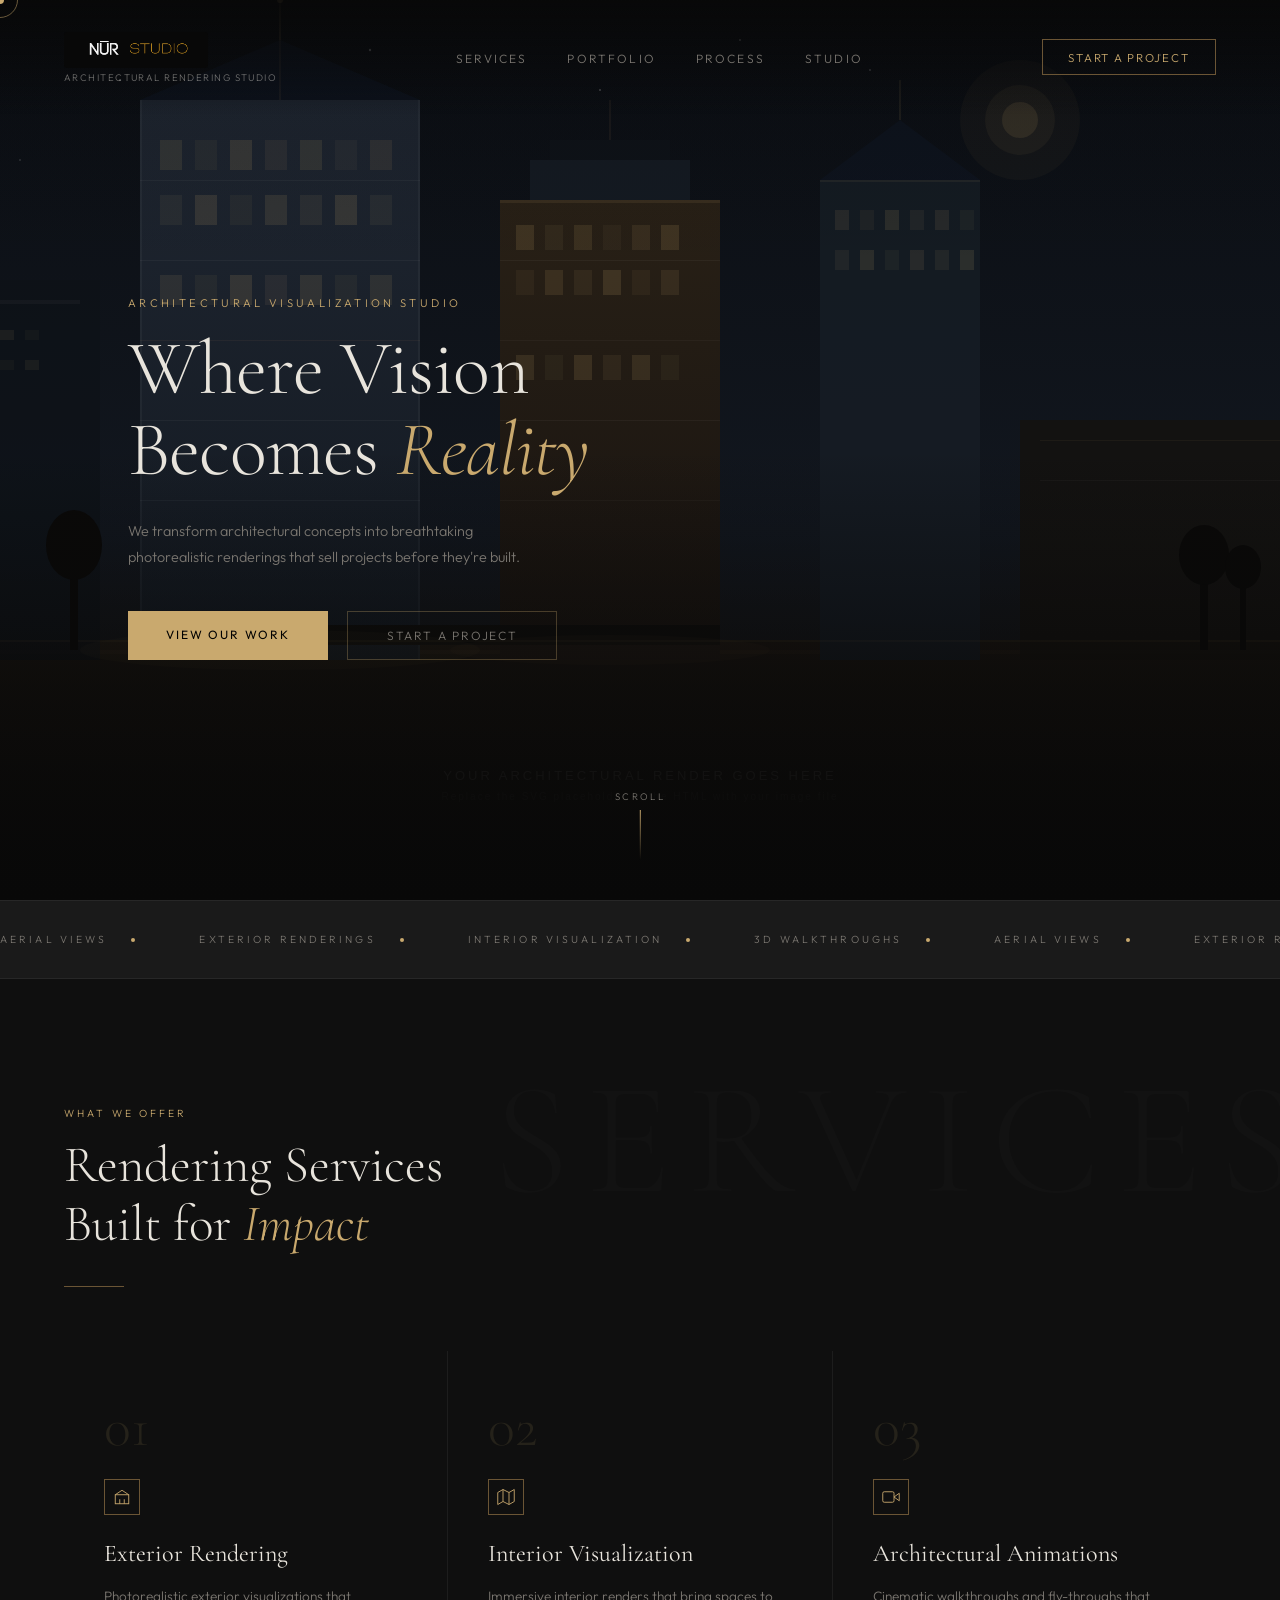
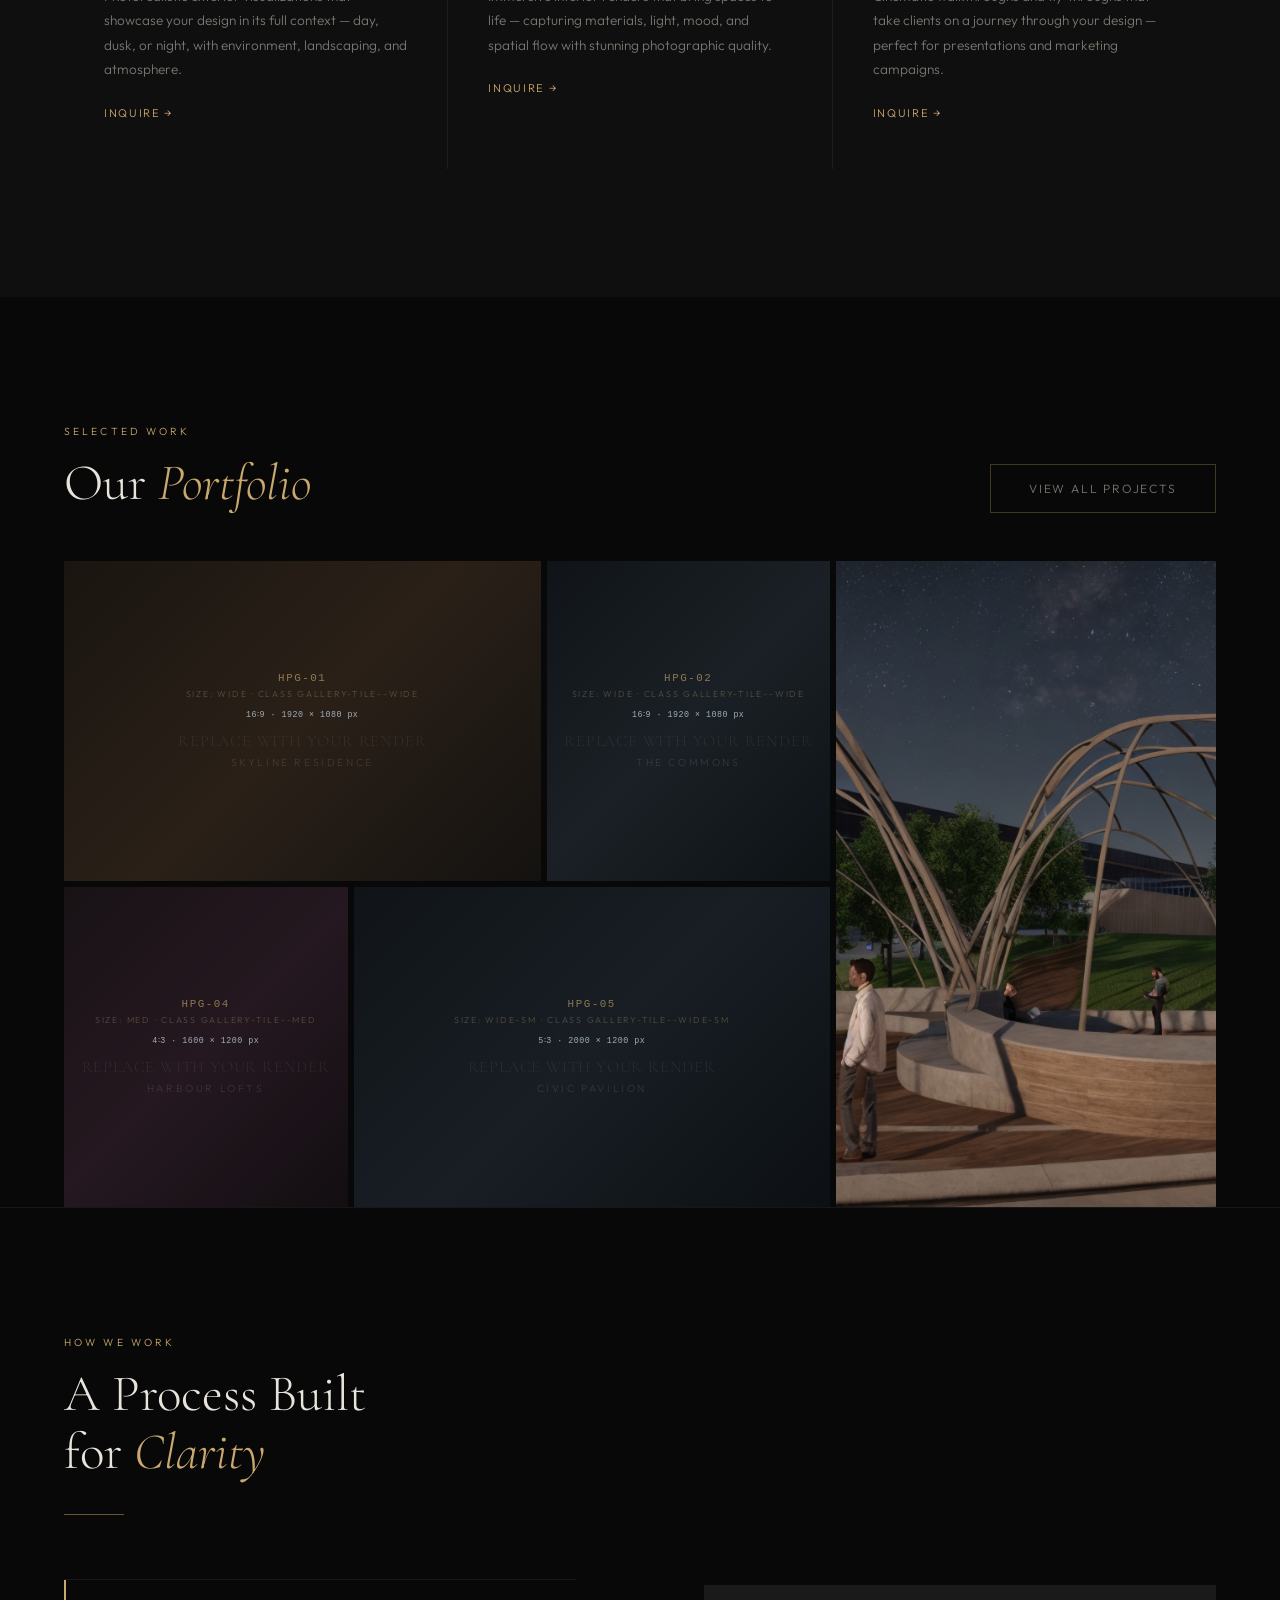
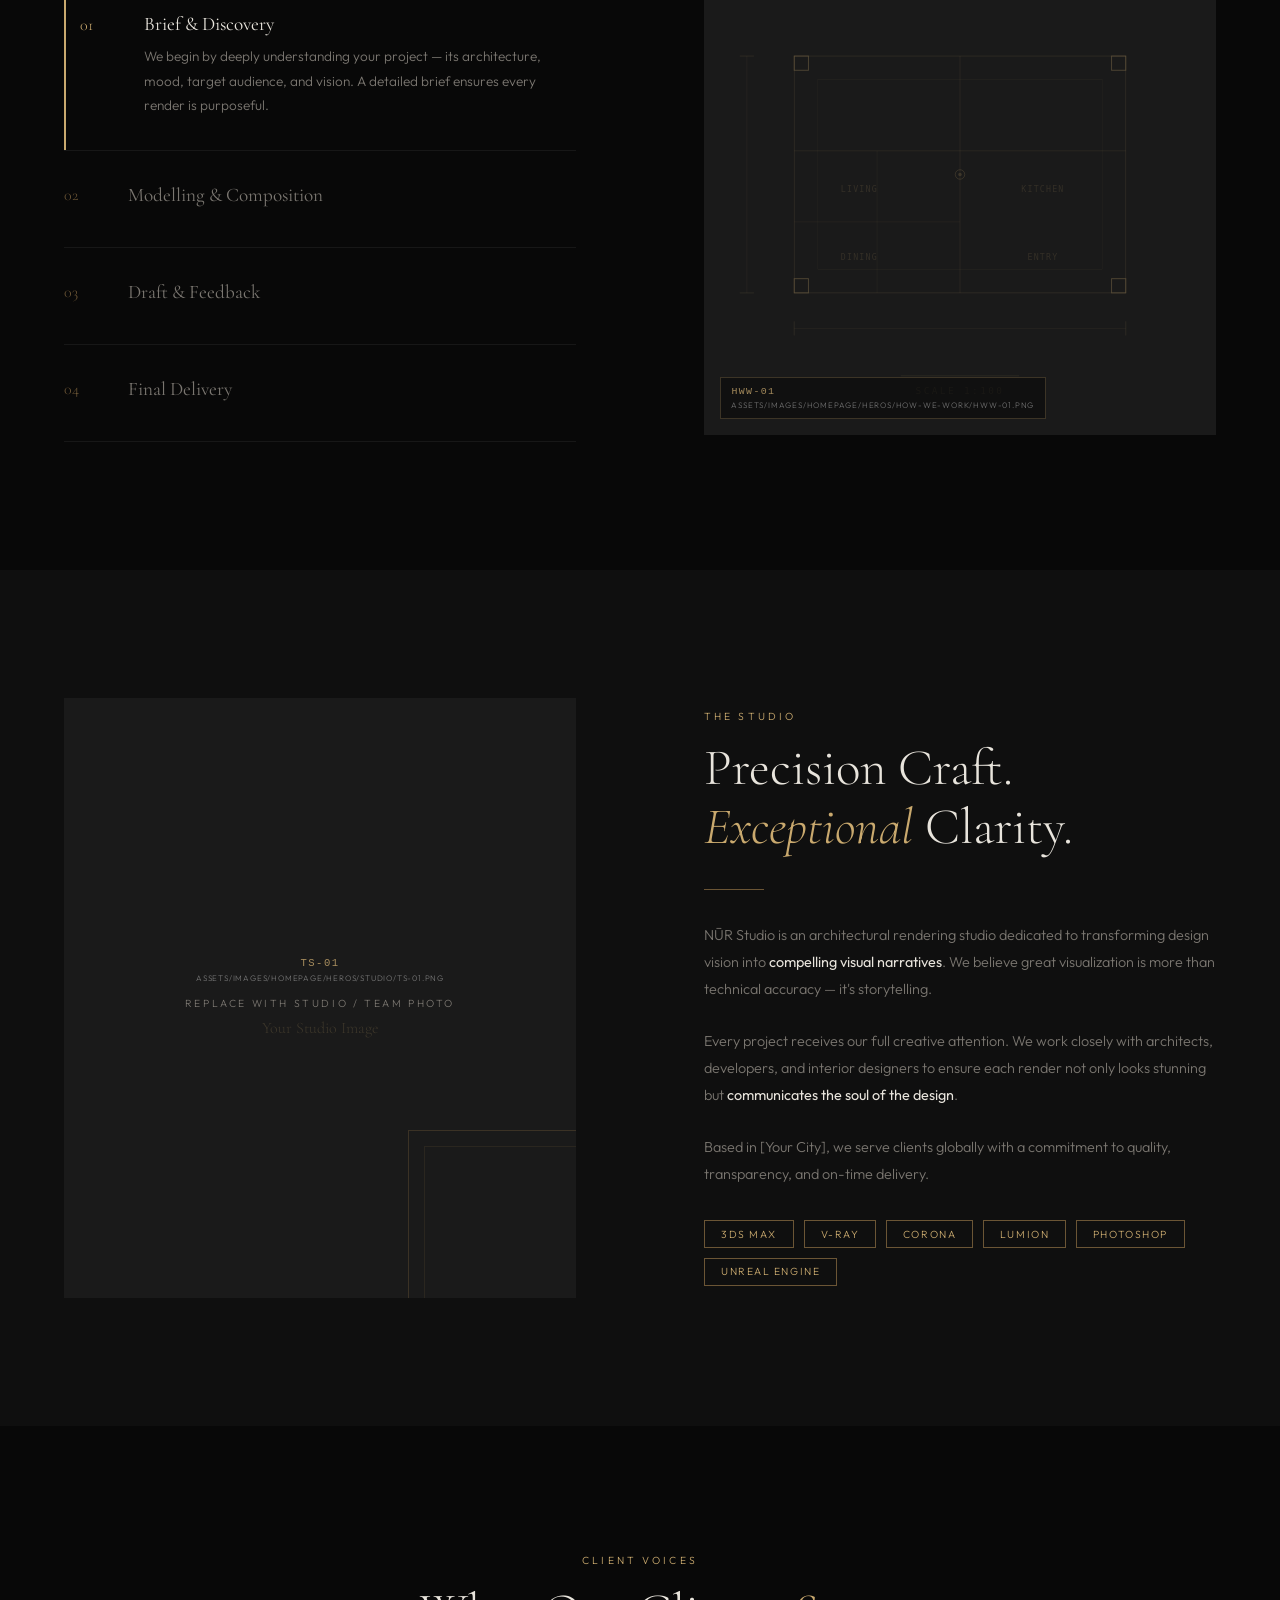
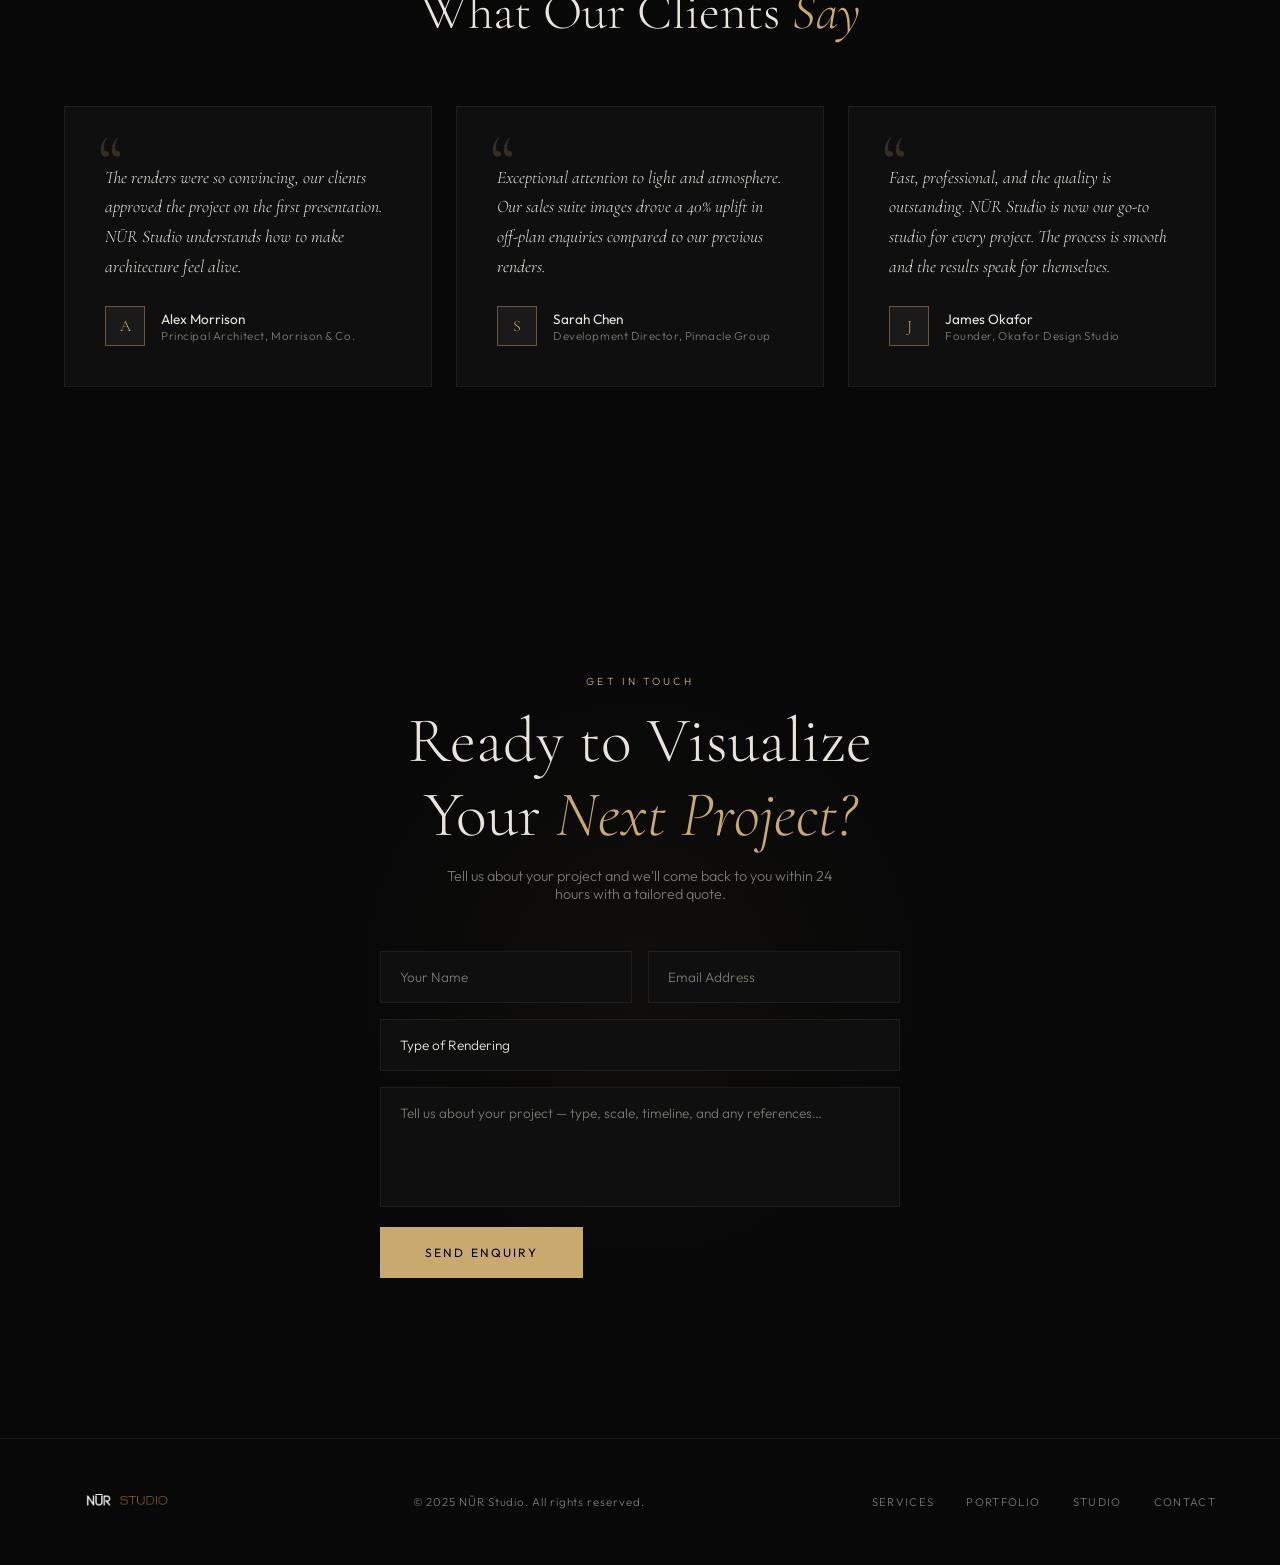
==== commit 31da157c: "Remove hero statistics block from home page Co-authored-by: Cursor <cursoragent@cursor.com>" ====
--- a/index.html
+++ b/index.html
@@ -65,20 +65,6 @@
         <a href="#contact" class="btn-ghost">Start a Project</a>
       </div>
     </div>
-    <div class="hero-right">
-      <div class="hero-stat">
-        <div class="num">200+</div>
-        <div class="label">Projects Delivered</div>
-      </div>
-      <div class="hero-stat">
-        <div class="num">98%</div>
-        <div class="label">Client Satisfaction</div>
-      </div>
-      <div class="hero-stat">
-        <div class="num">48h</div>
-        <div class="label">Turnaround Option</div>
-      </div>
-    </div>
   </div>
 
   <div class="scroll-indicator">
--- a/sections/hero/hero.css
+++ b/sections/hero/hero.css
@@ -54,7 +54,7 @@
   padding: 0 4rem 7rem;
   width: 100%;
   display: flex;
-  justify-content: space-between;
+  justify-content: flex-start;
   align-items: flex-end;
 }
 .hero-title-block { max-width: 680px; }
@@ -90,27 +90,6 @@
   display: flex; gap: 1.2rem; margin-top: 2.5rem;
   opacity: 0;
   animation: fadeUp 1s 0.9s forwards;
-}
-
-.hero-right {
-  opacity: 0;
-  animation: fadeIn 1.2s 1.1s forwards;
-  text-align: right;
-}
-.hero-stat { margin-bottom: 1.5rem; }
-.hero-stat .num {
-  font-family: 'Cormorant Garamond', serif;
-  font-size: 2.8rem;
-  font-weight: 300;
-  color: var(--gold);
-  line-height: 1;
-}
-.hero-stat .label {
-  font-size: 0.65rem;
-  letter-spacing: 0.2em;
-  text-transform: uppercase;
-  color: var(--muted);
-  margin-top: 0.3rem;
 }
 
 .scroll-indicator {
@@ -191,5 +170,4 @@
 
 @media (max-width: 1024px) {
   .hero-content { padding: 0 2rem 5rem; }
-  .hero-right { display: none; }
 }
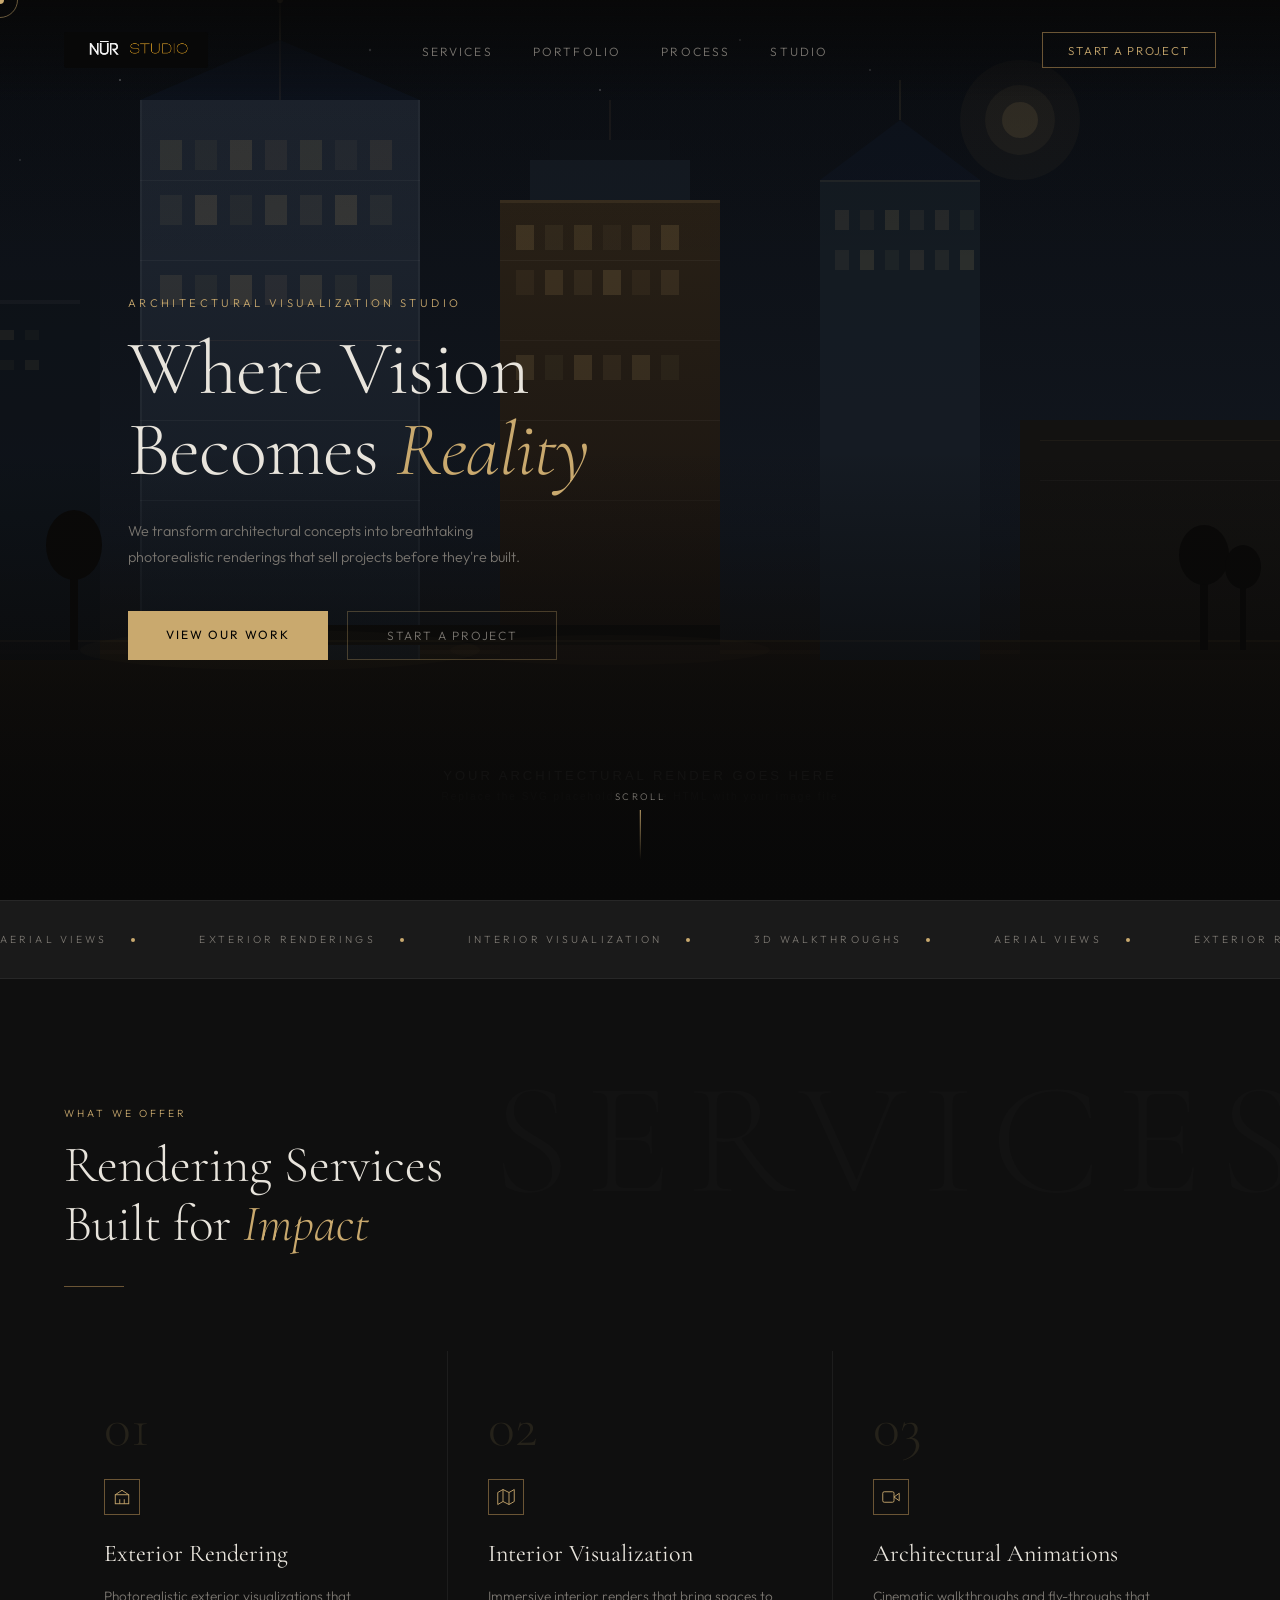
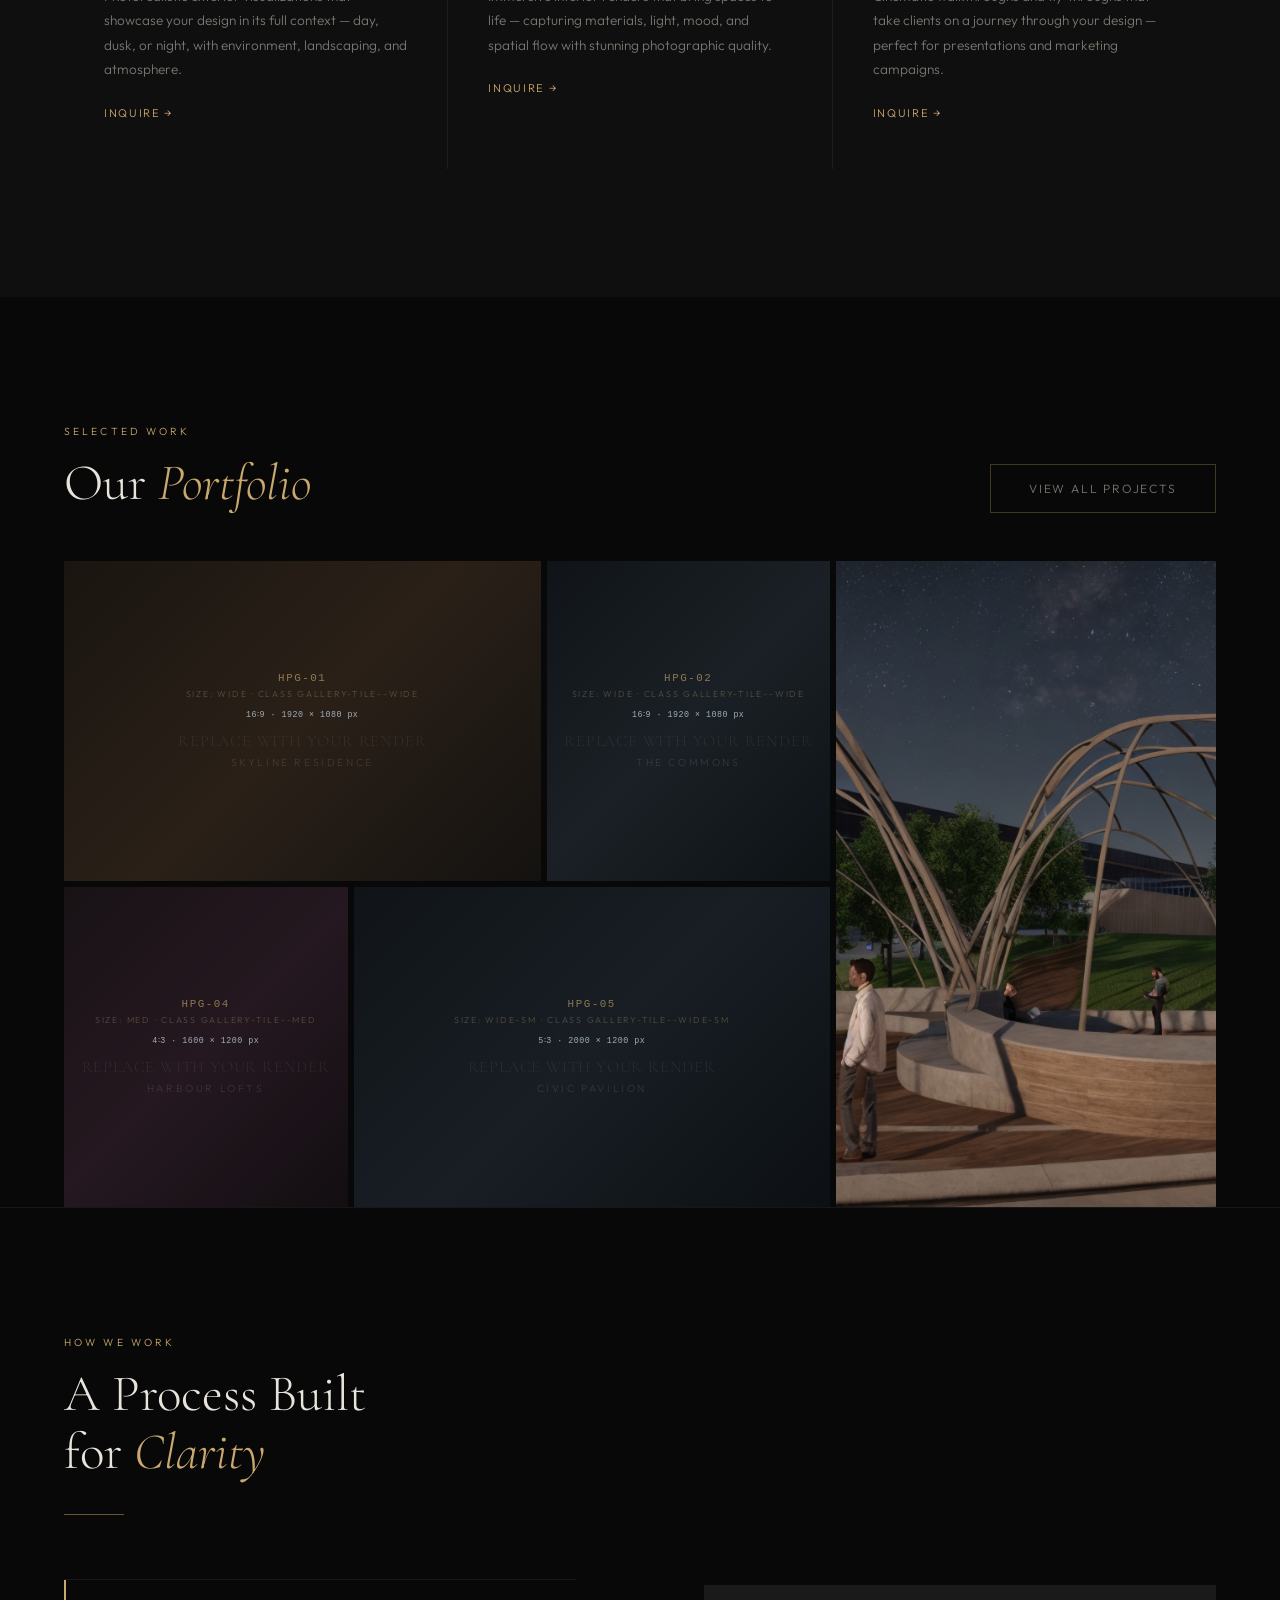
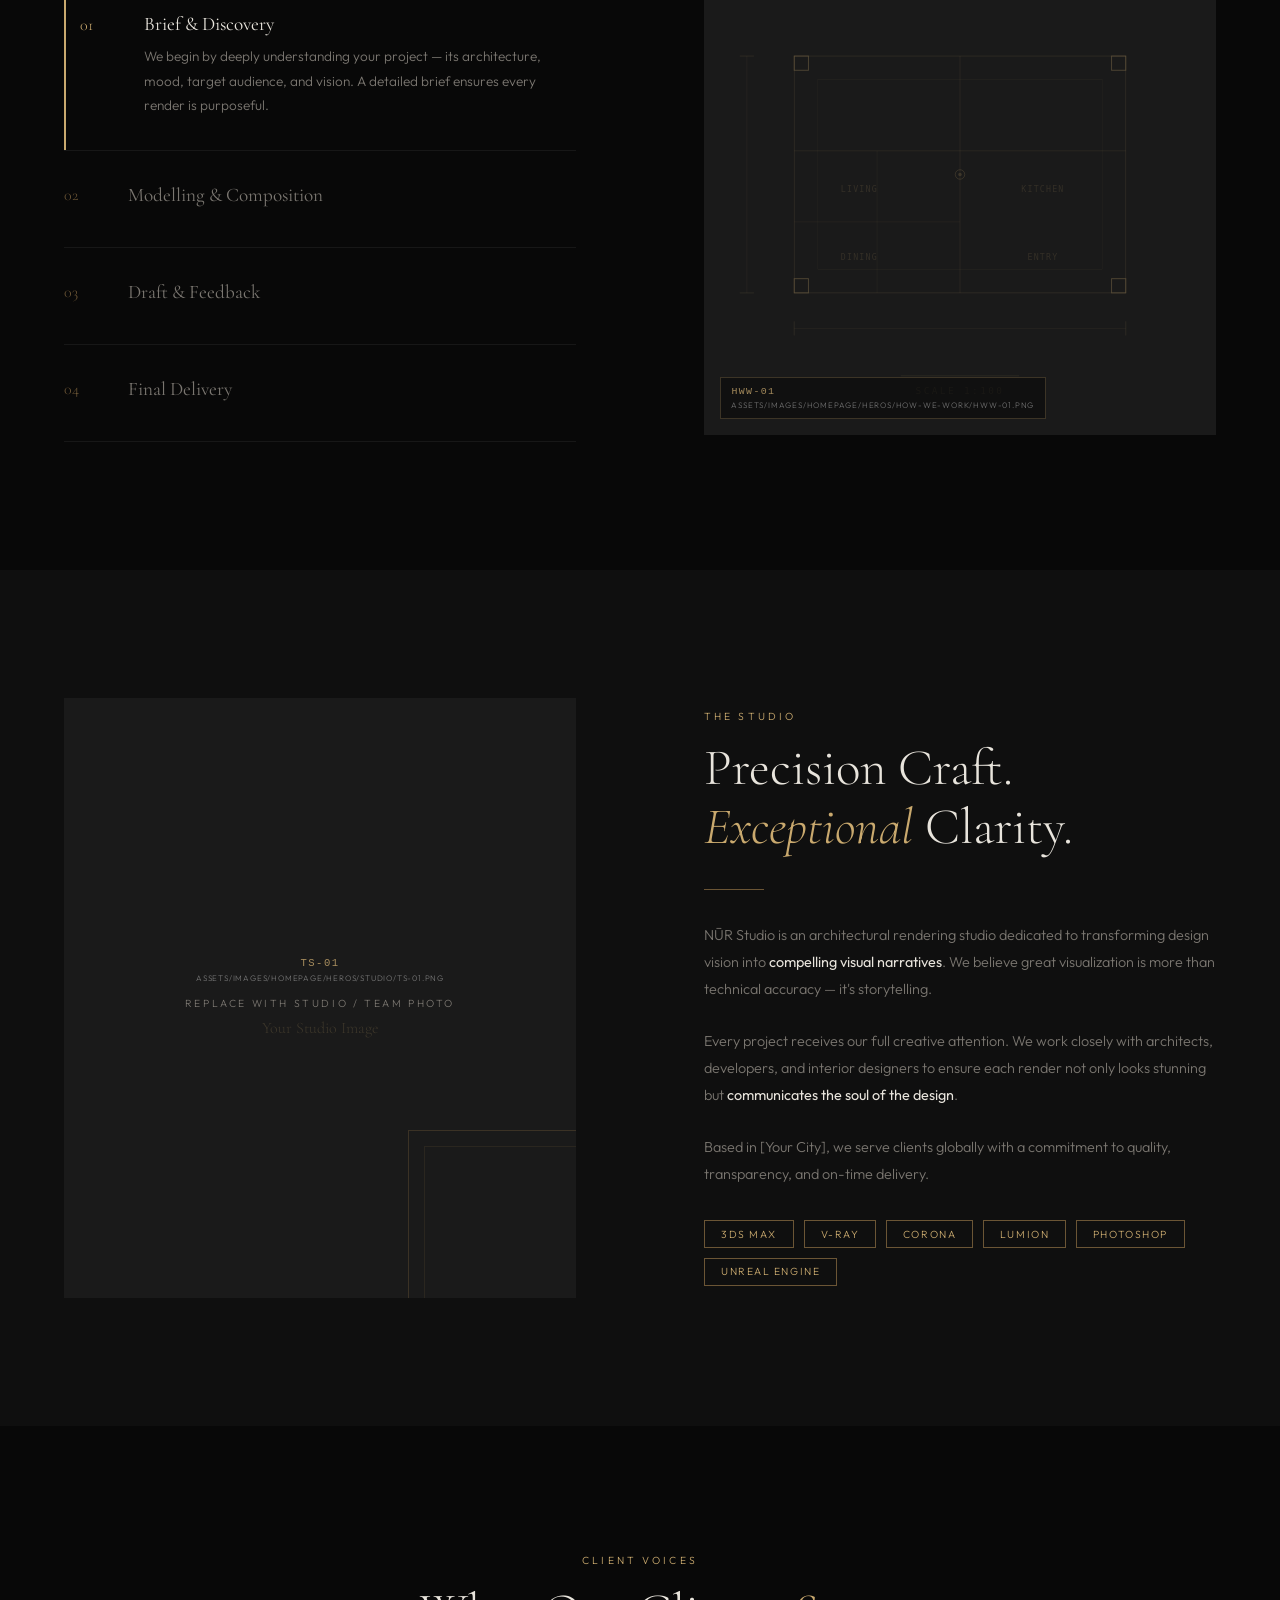
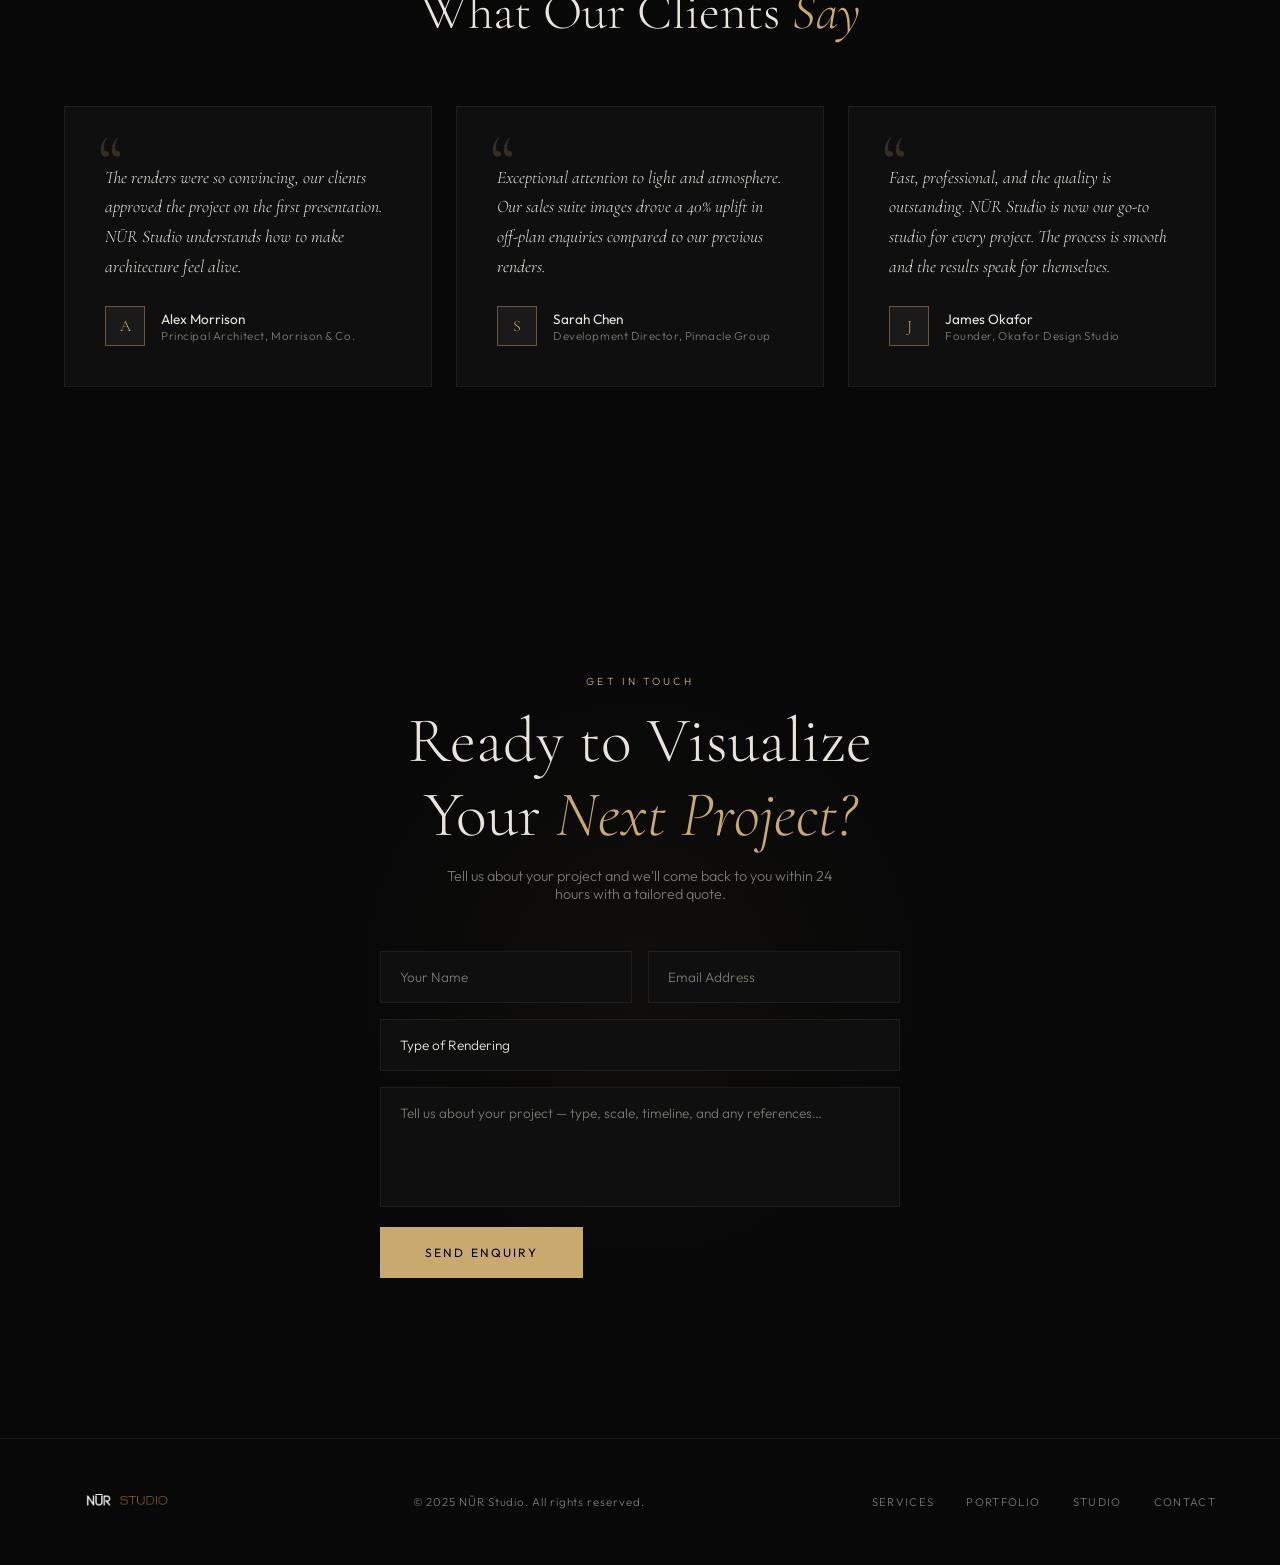
==== commit 8d6eba76: "Remove nav logo tagline and shorten document title Co-authored-by: Cursor <cursoragent@cursor.com>" ====
--- a/index.html
+++ b/index.html
@@ -10,7 +10,7 @@
 })();
 </script>
 <meta name="viewport" content="width=device-width, initial-scale=1.0"/>
-<title>NŪR Studio — Architectural Rendering Studio</title>
+<title>NŪR Studio</title>
 <link rel="preconnect" href="https://fonts.googleapis.com">
 <link href="https://fonts.googleapis.com/css2?family=Cormorant+Garamond:ital,wght@0,300;0,400;0,600;1,300;1,400&family=Outfit:wght@200;300;400;500&display=swap" rel="stylesheet">
 <link rel="stylesheet" href="main/main.css" />
@@ -34,7 +34,6 @@
     <span class="logo-mark">
       <img src="assets/logo/nur-studio-logo.png" alt="NŪR STUDIO logo" class="logo-img" width="220" height="64" />
     </span>
-    <span class="logo-tagline">Architectural Rendering Studio</span>
   </a>
   <ul class="nav-links">
     <li><a href="#services">Services</a></li>
--- a/main/main.css
+++ b/main/main.css
@@ -44,9 +44,7 @@
 }
 .logo {
   display: inline-flex;
-  flex-direction: column;
-  align-items: flex-start;
-  gap: 0.3rem;
+  align-items: center;
   text-decoration: none;
   line-height: 1;
   color: inherit;
@@ -71,15 +69,6 @@
 }
 nav.scrolled .logo-img {
   height: 1.75rem;
-}
-.logo-tagline {
-  font-family: 'Outfit', sans-serif;
-  font-size: 0.6rem;
-  font-weight: 300;
-  letter-spacing: 0.15em;
-  text-transform: uppercase;
-  color: var(--text);
-  opacity: 0.45;
 }
 .nav-links { display: flex; gap: 2.5rem; list-style: none; }
 .nav-links a {
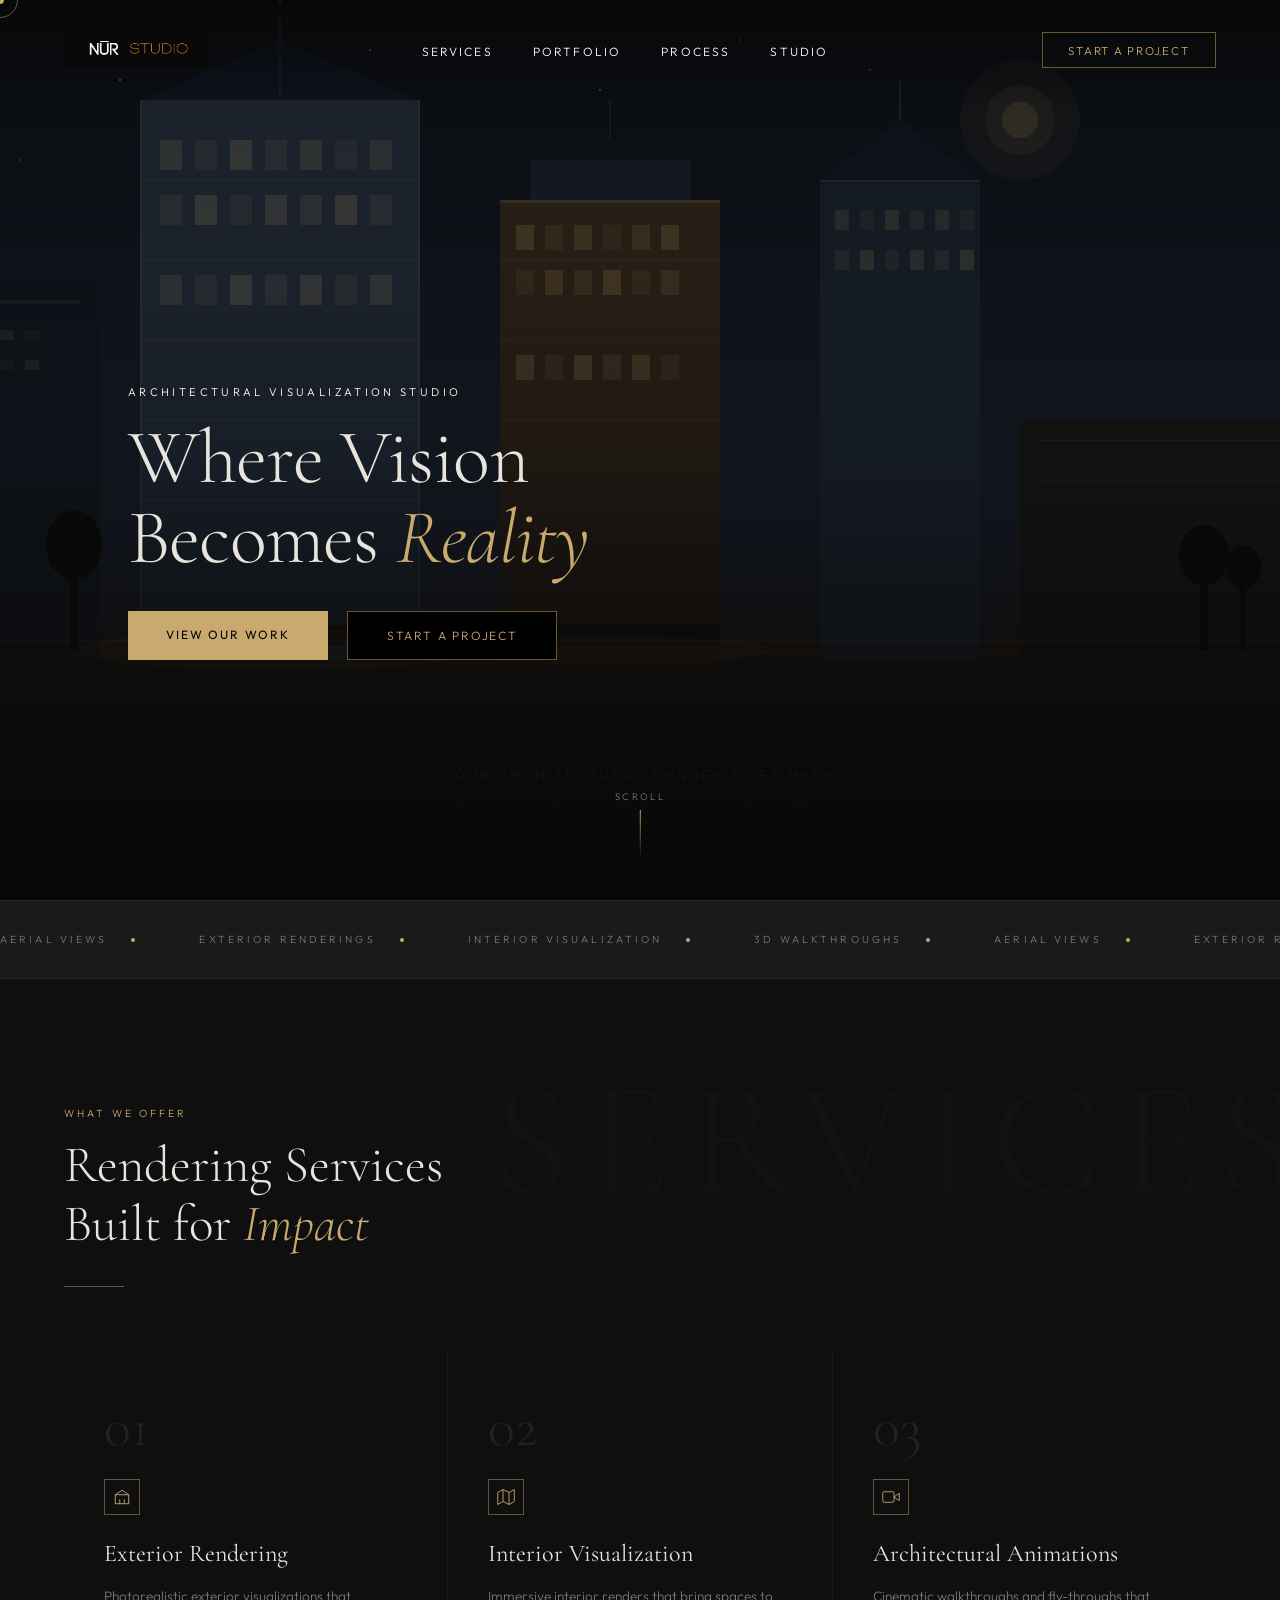
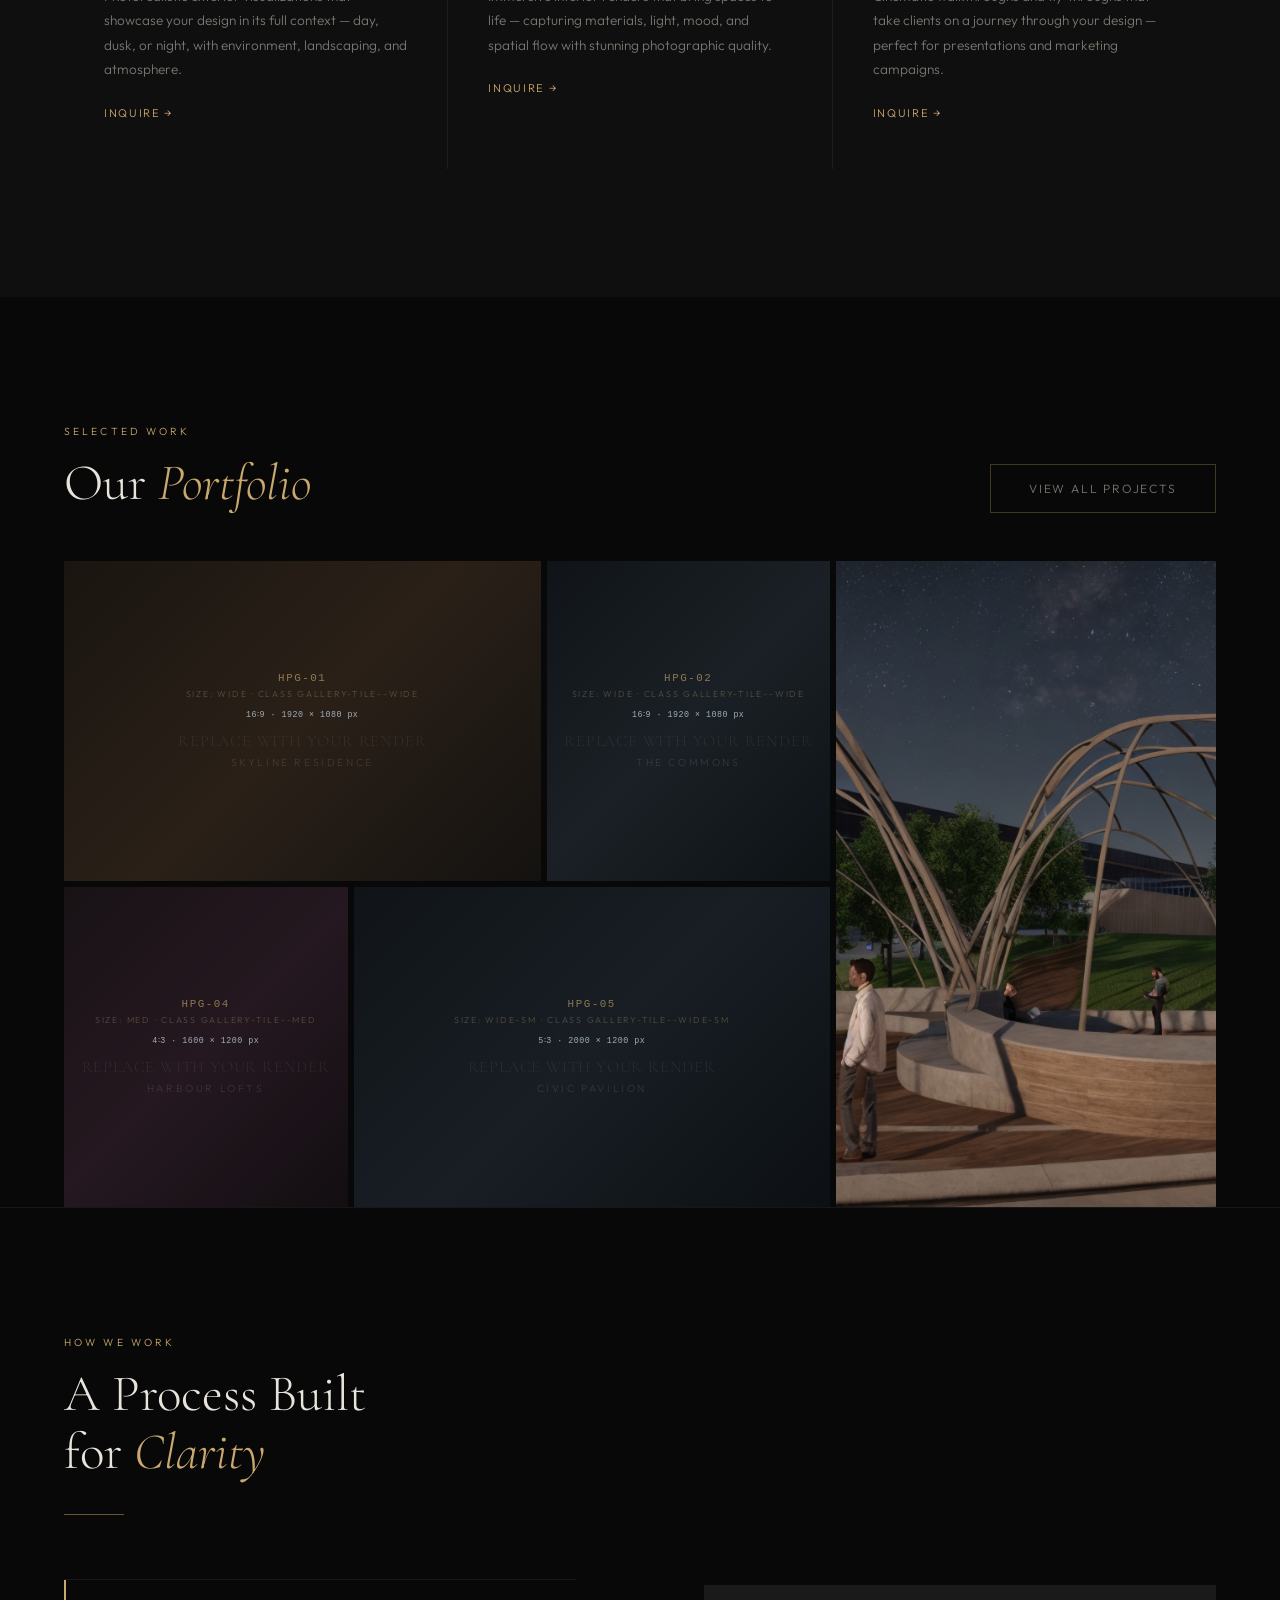
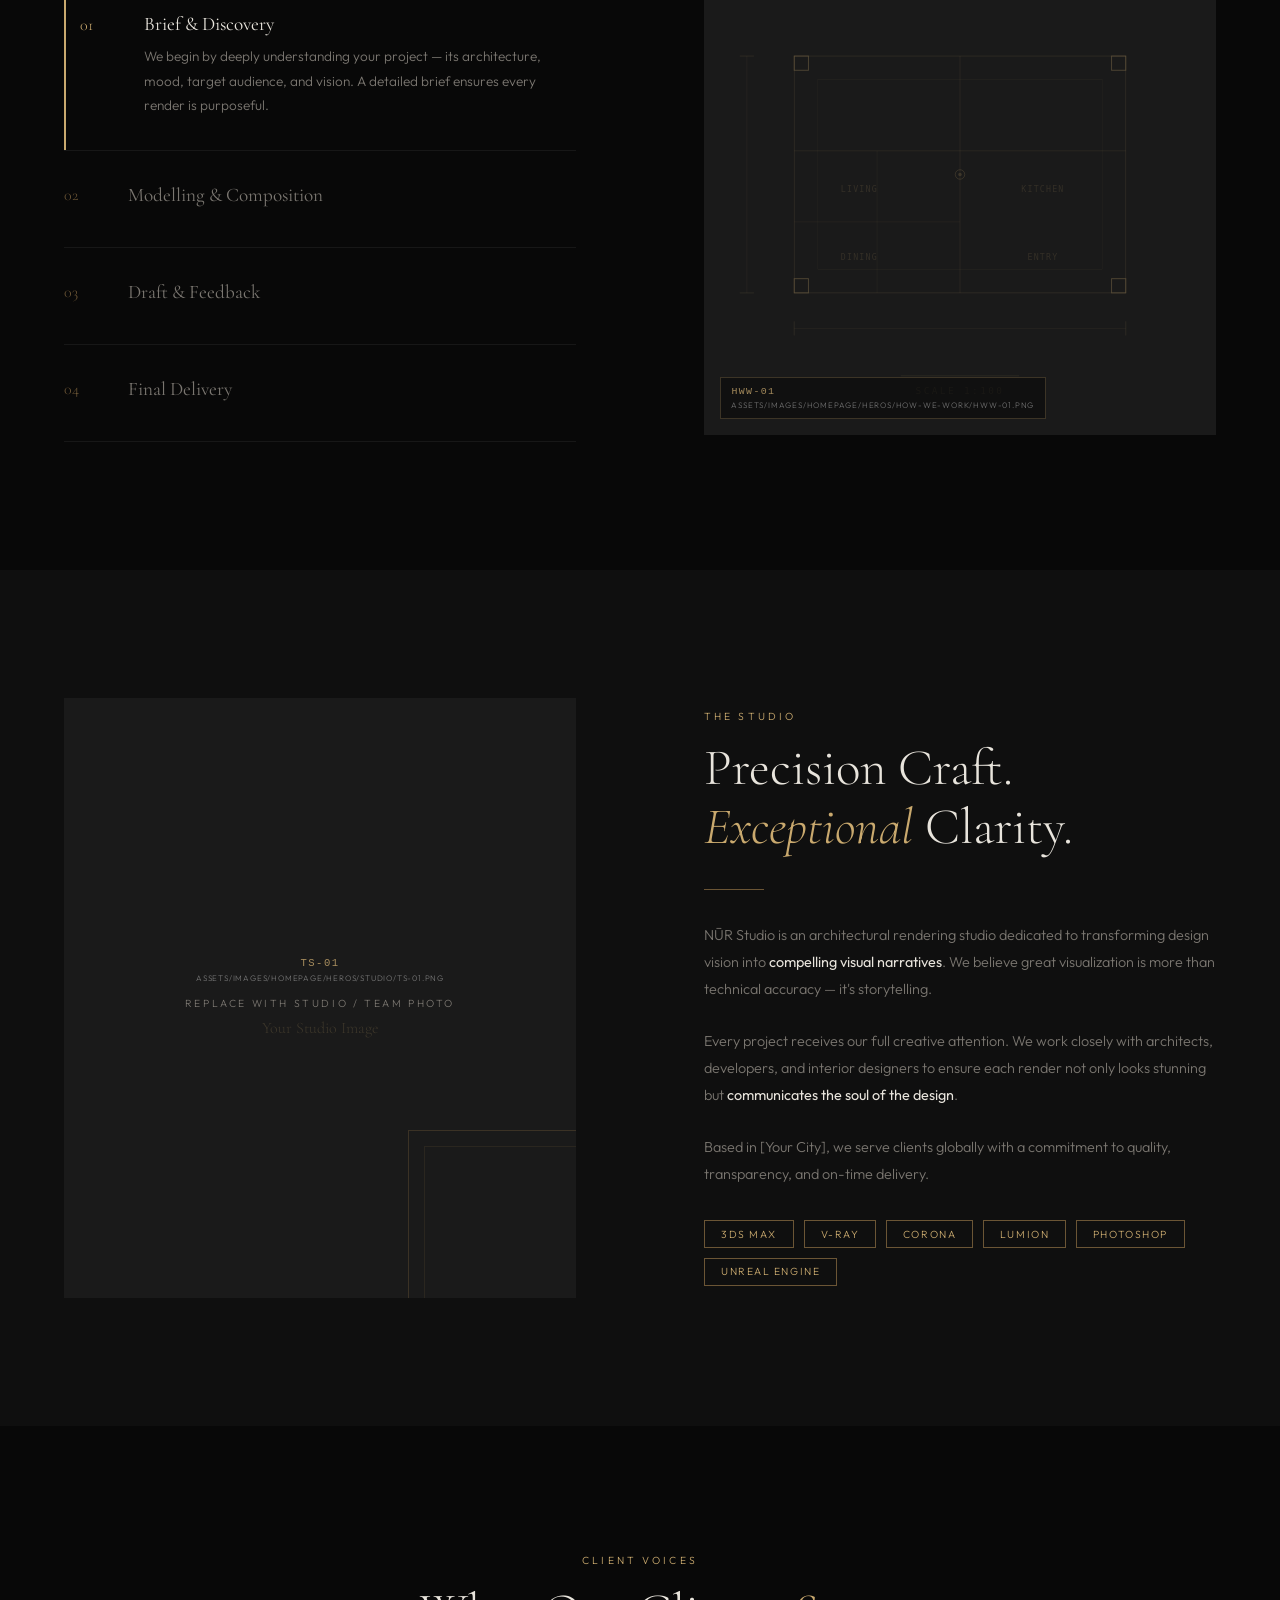
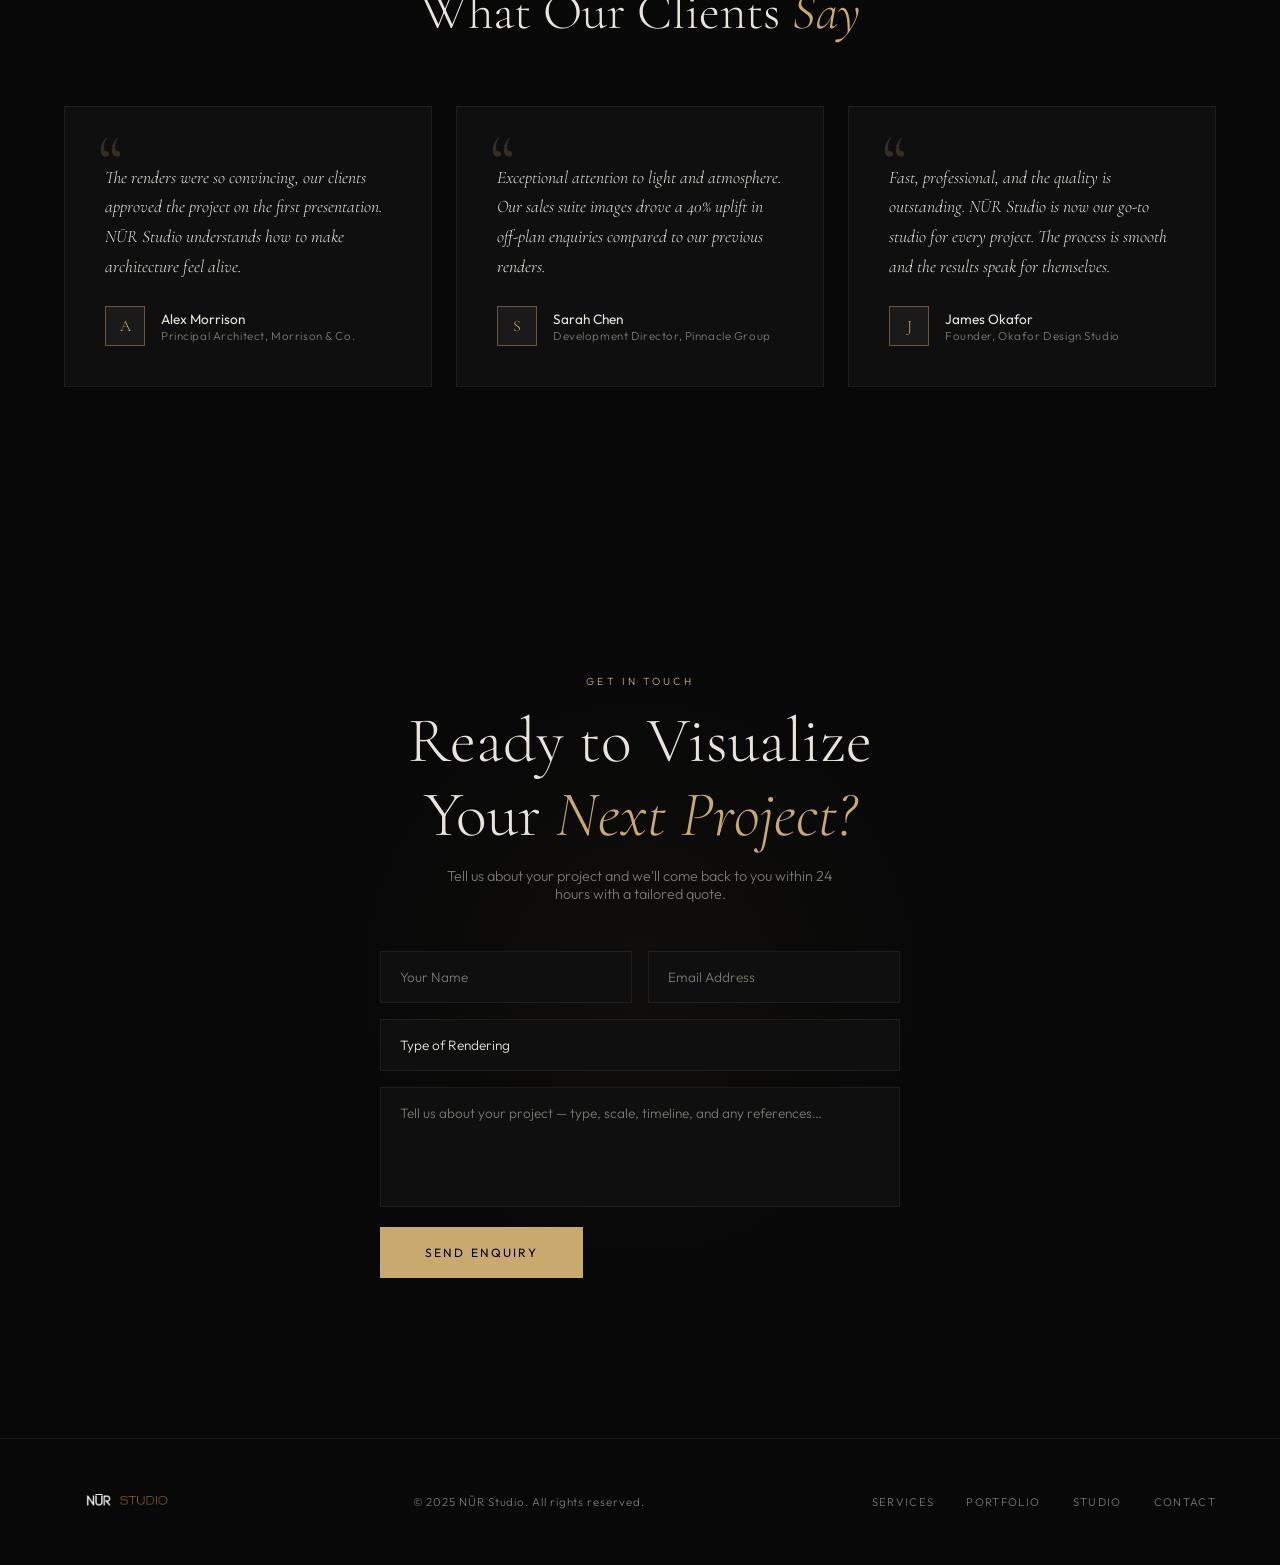
==== commit 3b26ce98: "Hero and nav polish: white eyebrow, remove hero subcopy, inverted CTA, white nav links Co-authored-b" ====
--- a/index.html
+++ b/index.html
@@ -48,7 +48,7 @@
 <section class="hero" id="home">
   <div class="hero-bg">
     <img src="assets/svg/hero-placeholder.svg" class="render-placeholder" alt="" />
-    <img src="assets/images/homepage/heros/hero-background/HeroSEC-01.jpg" data-src-base="assets/images/homepage/heros/hero-background/HeroSEC-01" data-missing="remove" class="hero-img-placeholder auto-ext-image" alt="HeroSEC-01 background render" loading="eager" />
+    <img src="assets/images/homepage/heros/hero-background/HeroSEC-01.png" data-src-base="assets/images/homepage/heros/hero-background/HeroSEC-01" data-missing="remove" class="hero-img-placeholder auto-ext-image" alt="HeroSEC-01 background render" loading="eager" onload="this.classList.add('loaded'); var p=this.previousElementSibling; if (p &amp;&amp; p.classList.contains('render-placeholder')) p.setAttribute('hidden','')" />
   </div>
   <div class="hero-overlay"></div>
 
@@ -58,7 +58,6 @@
       <h1 class="hero-title">
         Where Vision<br>Becomes <em>Reality</em>
       </h1>
-      <p class="hero-sub">We transform architectural concepts into breathtaking photorealistic renderings that sell projects before they're built.</p>
       <div class="hero-cta-group">
         <a href="#portfolio" class="btn-primary">View Our Work</a>
         <a href="#contact" class="btn-ghost">Start a Project</a>
--- a/main/main.css
+++ b/main/main.css
@@ -73,7 +73,7 @@
 .nav-links { display: flex; gap: 2.5rem; list-style: none; }
 .nav-links a {
   text-decoration: none;
-  color: var(--muted);
+  color: #fff;
   font-size: 0.75rem;
   letter-spacing: 0.18em;
   text-transform: uppercase;
@@ -140,6 +140,20 @@
   transition: border-color 0.3s, color 0.3s, transform 0.2s;
 }
 .btn-ghost:hover { border-color: var(--gold); color: var(--gold); transform: translateY(-2px); }
+
+/* Hero CTA: inverted from .btn-primary — black fill, gold label */
+.hero-cta-group .btn-ghost {
+  background: #000;
+  color: var(--gold);
+  border-color: var(--gold-dim);
+  transition: background 0.3s, color 0.3s, border-color 0.3s, transform 0.2s;
+}
+.hero-cta-group .btn-ghost:hover {
+  background: #141414;
+  color: var(--gold-light);
+  border-color: var(--gold);
+  transform: translateY(-2px);
+}
 
 /* Footer */
 footer {
--- a/sections/hero/hero.css
+++ b/sections/hero/hero.css
@@ -18,10 +18,11 @@
 .hero-img-placeholder {
   position: absolute;
   inset: 0;
+  z-index: 1;
   width: 100%;
   height: 100%;
   object-fit: cover;
-  opacity: 0.7;
+  opacity: 1;
   transition: transform 8s ease;
 }
 .hero-img-placeholder.loaded { transform: scale(1.04); }
@@ -30,6 +31,7 @@
   width: 100%; height: 100%;
   position: absolute;
   inset: 0;
+  z-index: 0;
 }
 img.render-placeholder {
   object-fit: cover;
@@ -62,7 +64,7 @@
   font-size: 0.7rem;
   letter-spacing: 0.3em;
   text-transform: uppercase;
-  color: var(--gold);
+  color: #fff;
   margin-bottom: 1.2rem;
   opacity: 0;
   animation: fadeUp 1s 0.3s forwards;
@@ -77,19 +79,10 @@
   animation: fadeUp 1s 0.5s forwards;
 }
 .hero-title em { font-style: italic; color: var(--gold); }
-.hero-sub {
-  margin-top: 1.8rem;
-  font-size: 0.9rem;
-  color: var(--muted);
-  line-height: 1.8;
-  max-width: 420px;
+.hero-cta-group {
+  display: flex; gap: 1.2rem; margin-top: 2rem;
   opacity: 0;
   animation: fadeUp 1s 0.7s forwards;
-}
-.hero-cta-group {
-  display: flex; gap: 1.2rem; margin-top: 2.5rem;
-  opacity: 0;
-  animation: fadeUp 1s 0.9s forwards;
 }
 
 .scroll-indicator {
--- a/sections/portfolio/portfolio.css
+++ b/sections/portfolio/portfolio.css
@@ -27,6 +27,10 @@
   overflow: hidden;
   background: var(--surface);
   cursor: pointer;
+}
+.portfolio-grid .portfolio-item,
+.portfolio-all-grid .portfolio-item {
+  cursor: zoom-in;
 }
 .portfolio-grid > .portfolio-item:nth-child(1) { grid-column: 1 / 6; grid-row: 1 / 2; }
 .portfolio-grid > .portfolio-item:nth-child(2) { grid-column: 6 / 9; grid-row: 1 / 2; }
@@ -99,14 +103,12 @@
 .portfolio-overlay {
   position: absolute;
   inset: 0;
-  background: rgba(8,8,8,0);
+  background: transparent;
   display: flex;
   flex-direction: column;
   justify-content: flex-end;
   padding: 2rem;
-  transition: background 0.4s;
-}
-.portfolio-item:hover .portfolio-overlay { background: rgba(8,8,8,0.65); }
+}
 .portfolio-info { transform: translateY(12px); opacity: 0; transition: all 0.4s; }
 .portfolio-item:hover .portfolio-info { transform: translateY(0); opacity: 1; }
 .portfolio-info h3 {
@@ -155,7 +157,6 @@
   position: relative;
   overflow: hidden;
   margin: 0;
-  cursor: pointer;
 }
 .portfolio-all-grid .portfolio-placeholder {
   position: absolute;
@@ -295,3 +296,121 @@
   .portfolio-all-grid .gallery-tile--tall,
   .portfolio-all-grid .gallery-tile--tall-wide { aspect-ratio: 3 / 4; }
 }
+
+/* Click-to-enlarge lightbox (home + portfolio-all) */
+body.portfolio-lightbox-open {
+  overflow: hidden;
+}
+.portfolio-lightbox {
+  position: fixed;
+  inset: 0;
+  z-index: 1000;
+  display: flex;
+  align-items: center;
+  justify-content: center;
+  padding: 3rem 1.5rem 2rem;
+  background: rgba(6, 6, 6, 0.94);
+  cursor: zoom-out;
+  opacity: 0;
+  visibility: hidden;
+  transition: opacity 0.28s ease, visibility 0.28s;
+}
+.portfolio-lightbox.is-open {
+  opacity: 1;
+  visibility: visible;
+}
+.portfolio-lightbox__nav,
+.portfolio-lightbox__close {
+  width: 2.75rem;
+  height: 2.75rem;
+  border: 1px solid var(--border);
+  border-radius: 50%;
+  background: rgba(8, 8, 8, 0.85);
+  color: var(--text);
+  font-size: 1.5rem;
+  line-height: 1;
+  font-weight: 300;
+  cursor: pointer;
+  display: flex;
+  align-items: center;
+  justify-content: center;
+  transition: background 0.2s, border-color 0.2s, color 0.2s;
+}
+.portfolio-lightbox__close {
+  position: fixed;
+  top: 1rem;
+  right: 1rem;
+  z-index: 1001;
+}
+.portfolio-lightbox__nav {
+  position: fixed;
+  top: 50%;
+  z-index: 1001;
+  transform: translateY(-50%);
+  font-size: 1.8rem;
+}
+.portfolio-lightbox__nav--prev {
+  left: 1rem;
+}
+.portfolio-lightbox__nav--next {
+  right: 1rem;
+}
+.portfolio-lightbox__nav:hover,
+.portfolio-lightbox__close:hover {
+  background: var(--gold);
+  border-color: var(--gold);
+  color: #0a0a0a;
+}
+.portfolio-lightbox__inner {
+  position: relative;
+  max-width: min(96vw, 1680px);
+  max-height: 88vh;
+  display: flex;
+  flex-direction: column;
+  align-items: center;
+  gap: 1rem;
+  cursor: default;
+}
+.portfolio-lightbox__img {
+  display: block;
+  max-width: 100%;
+  max-height: 78vh;
+  width: auto;
+  height: auto;
+  object-fit: contain;
+  box-shadow: 0 24px 80px rgba(0, 0, 0, 0.55);
+}
+.portfolio-lightbox__caption {
+  margin: 0;
+  max-width: 48rem;
+  text-align: center;
+  font-size: 0.72rem;
+  letter-spacing: 0.18em;
+  text-transform: uppercase;
+  color: var(--gold);
+  line-height: 1.6;
+}
+.portfolio-lightbox__caption:empty,
+.portfolio-lightbox__caption[hidden] {
+  display: none;
+}
+
+@media (prefers-reduced-motion: reduce) {
+  .portfolio-lightbox {
+    transition: none;
+  }
+}
+
+@media (max-width: 900px) {
+  .portfolio-lightbox__nav {
+    top: auto;
+    bottom: 1rem;
+    transform: none;
+  }
+  .portfolio-lightbox__nav--prev {
+    left: 1rem;
+  }
+  .portfolio-lightbox__nav--next {
+    right: 4.25rem;
+  }
+}
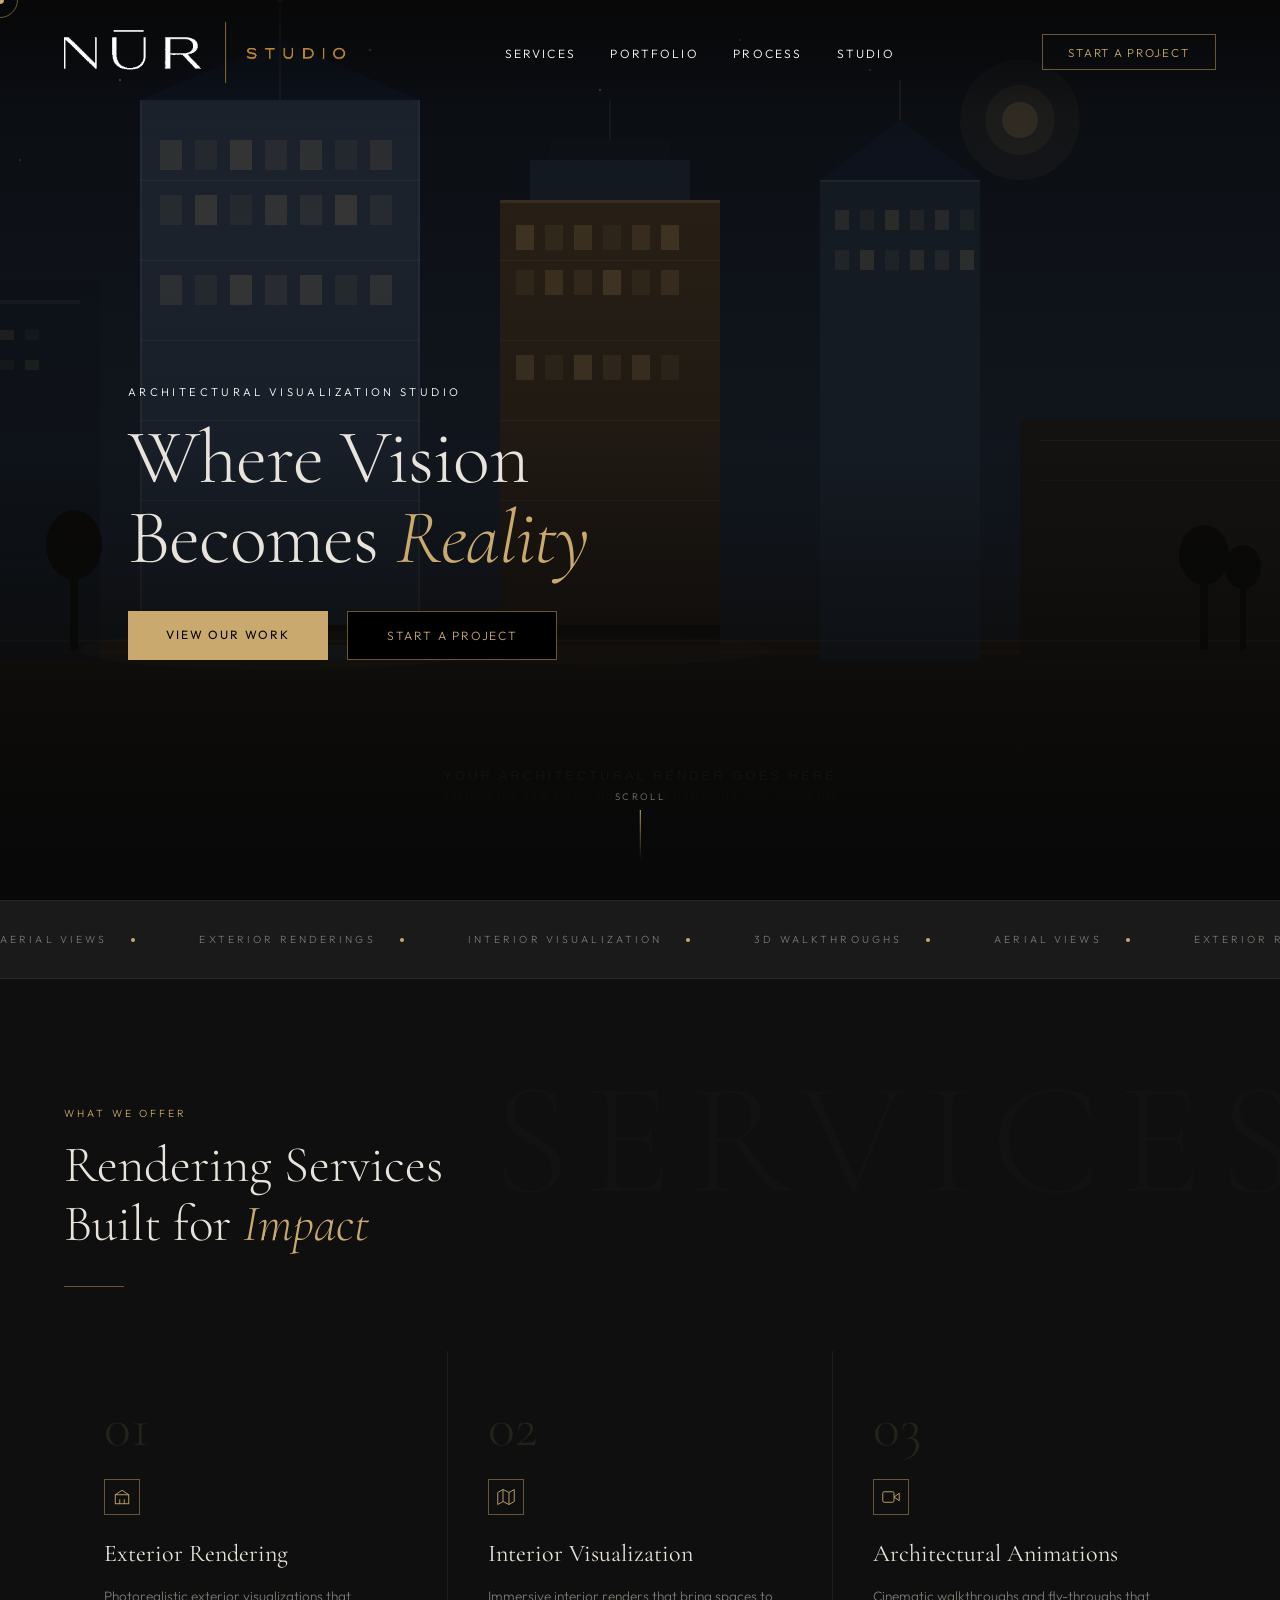
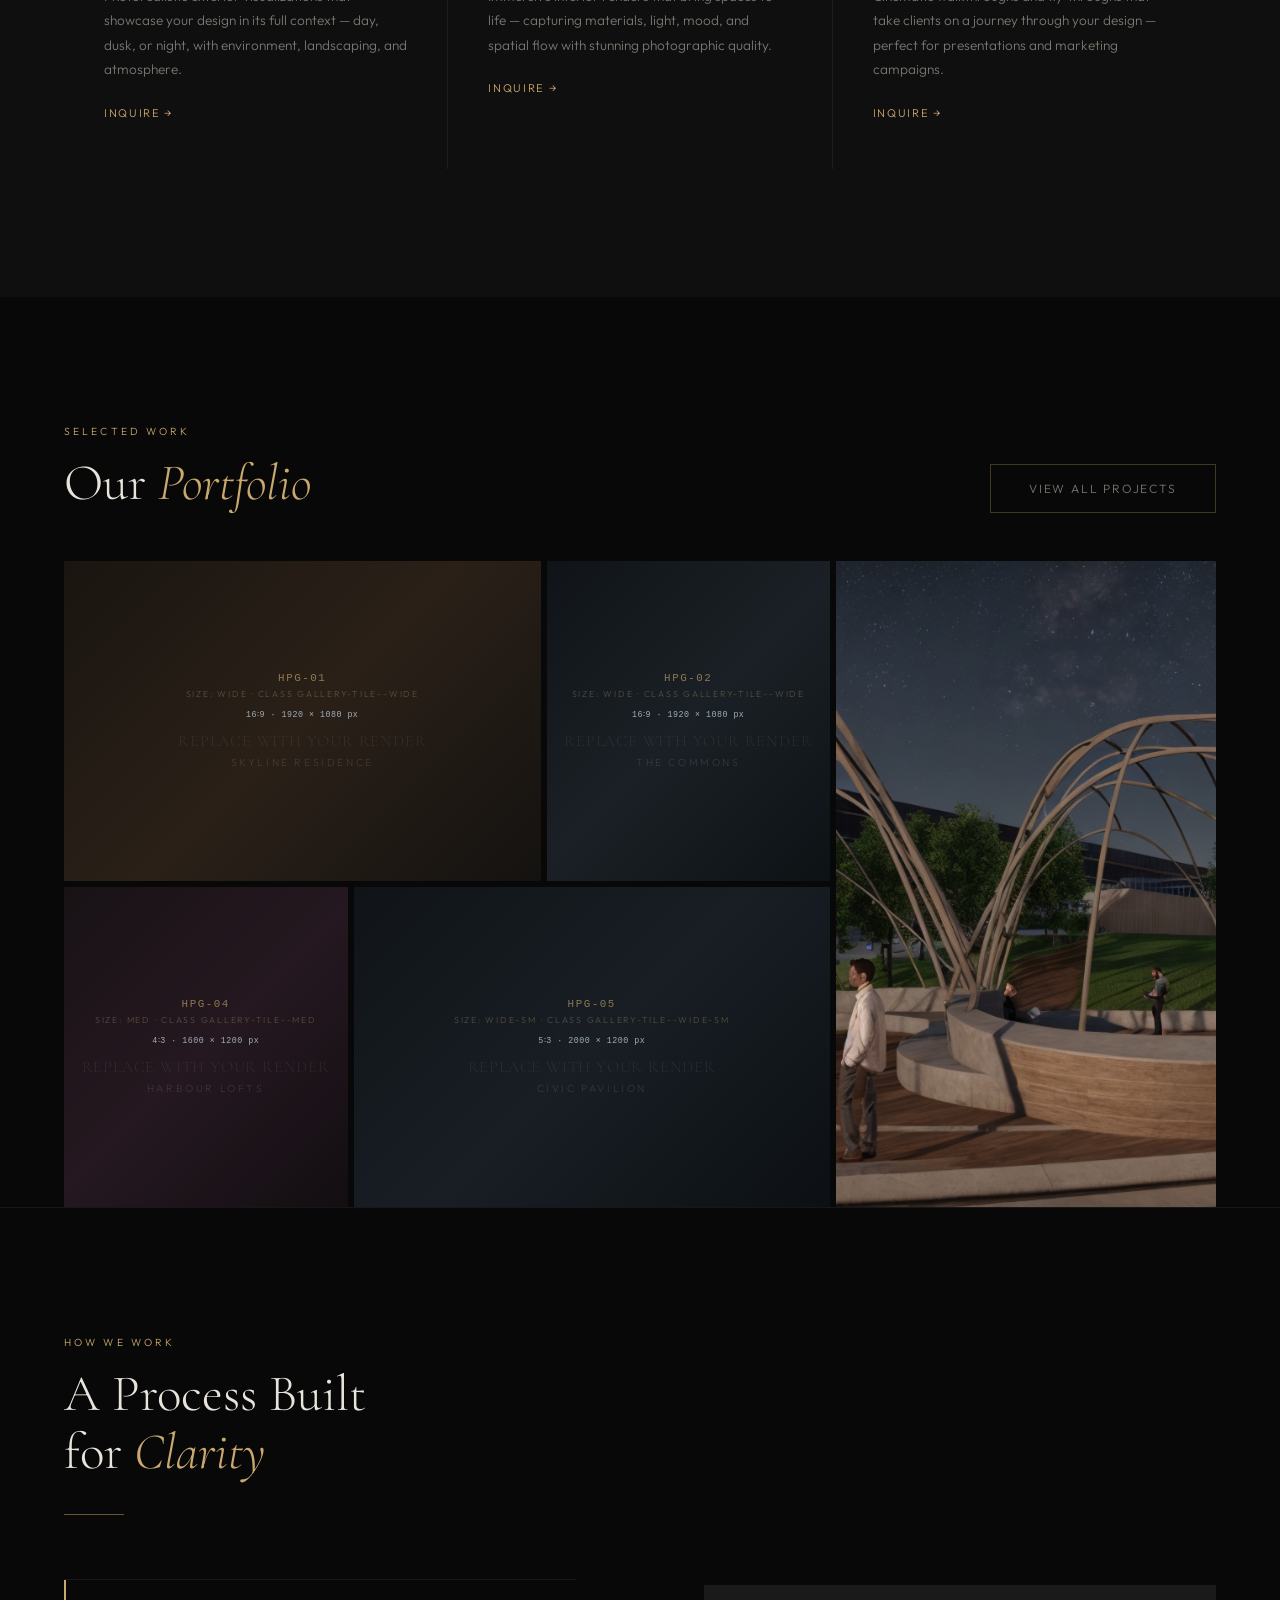
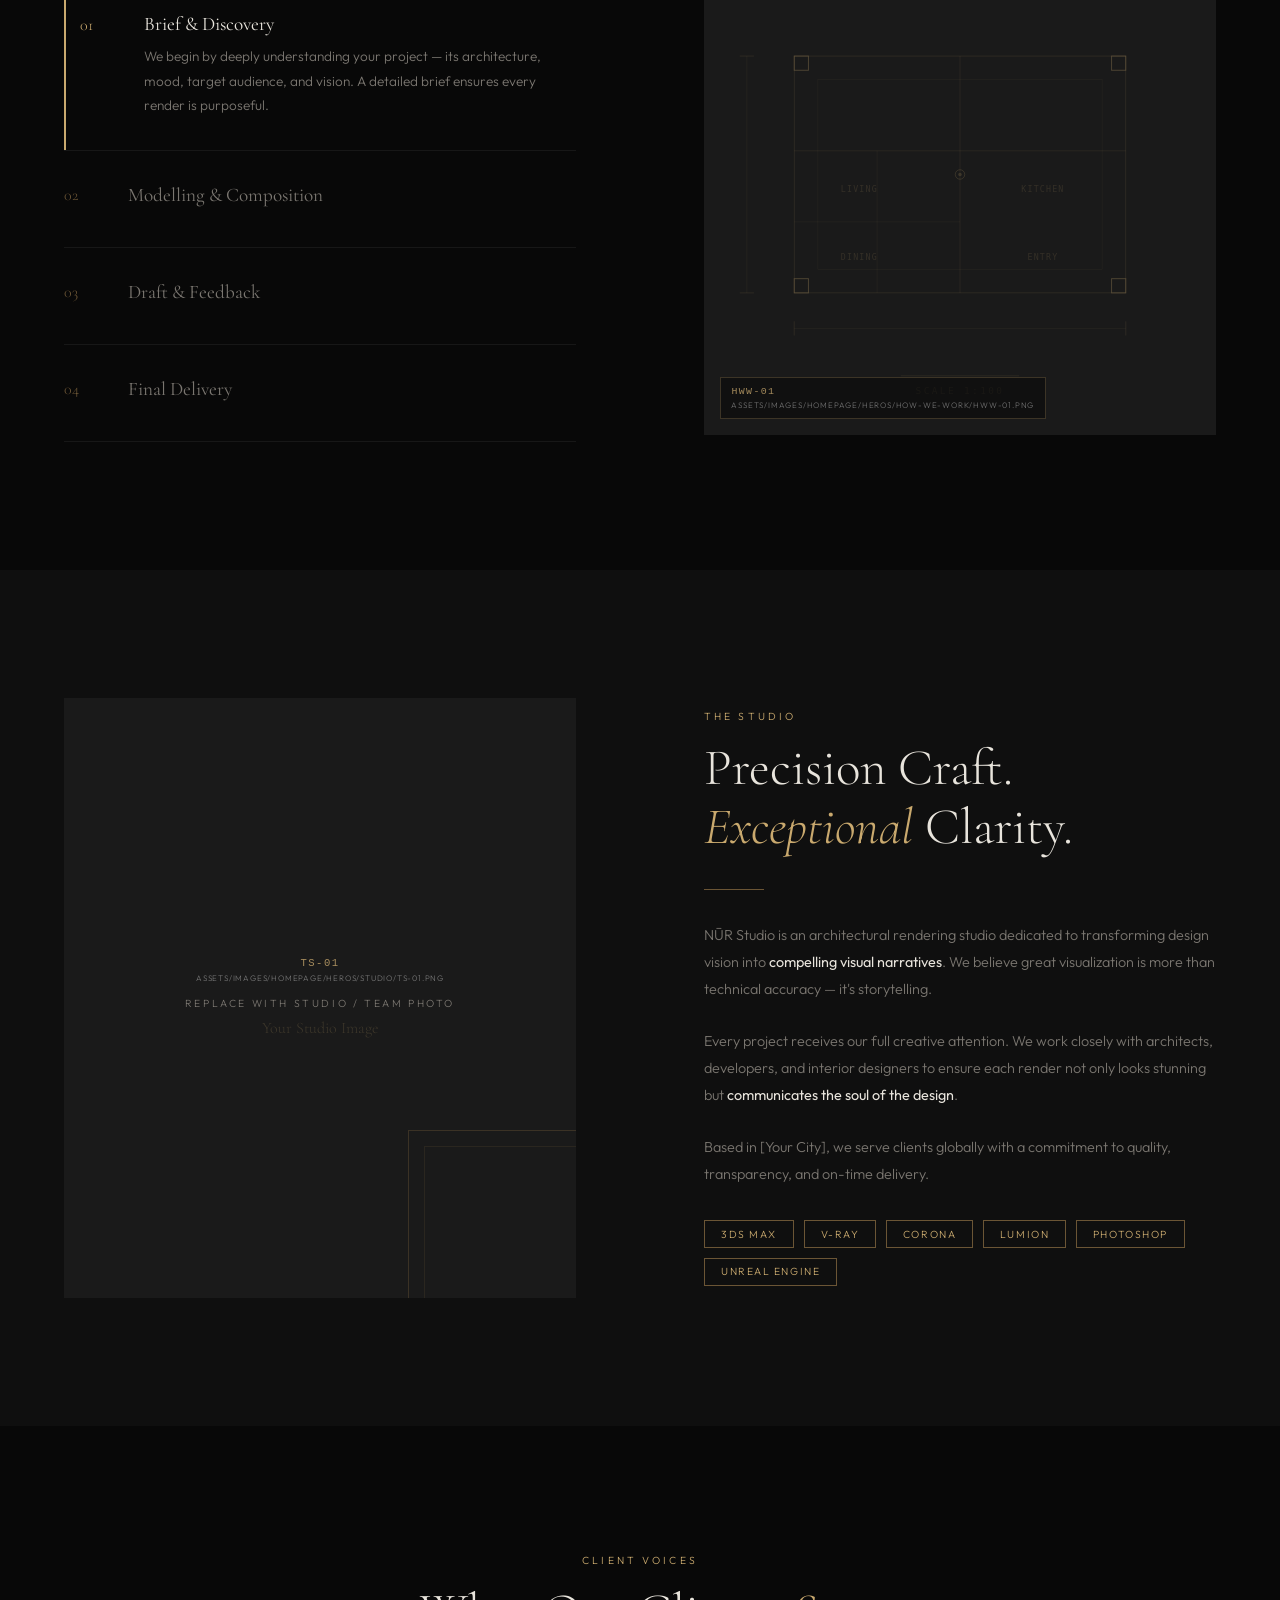
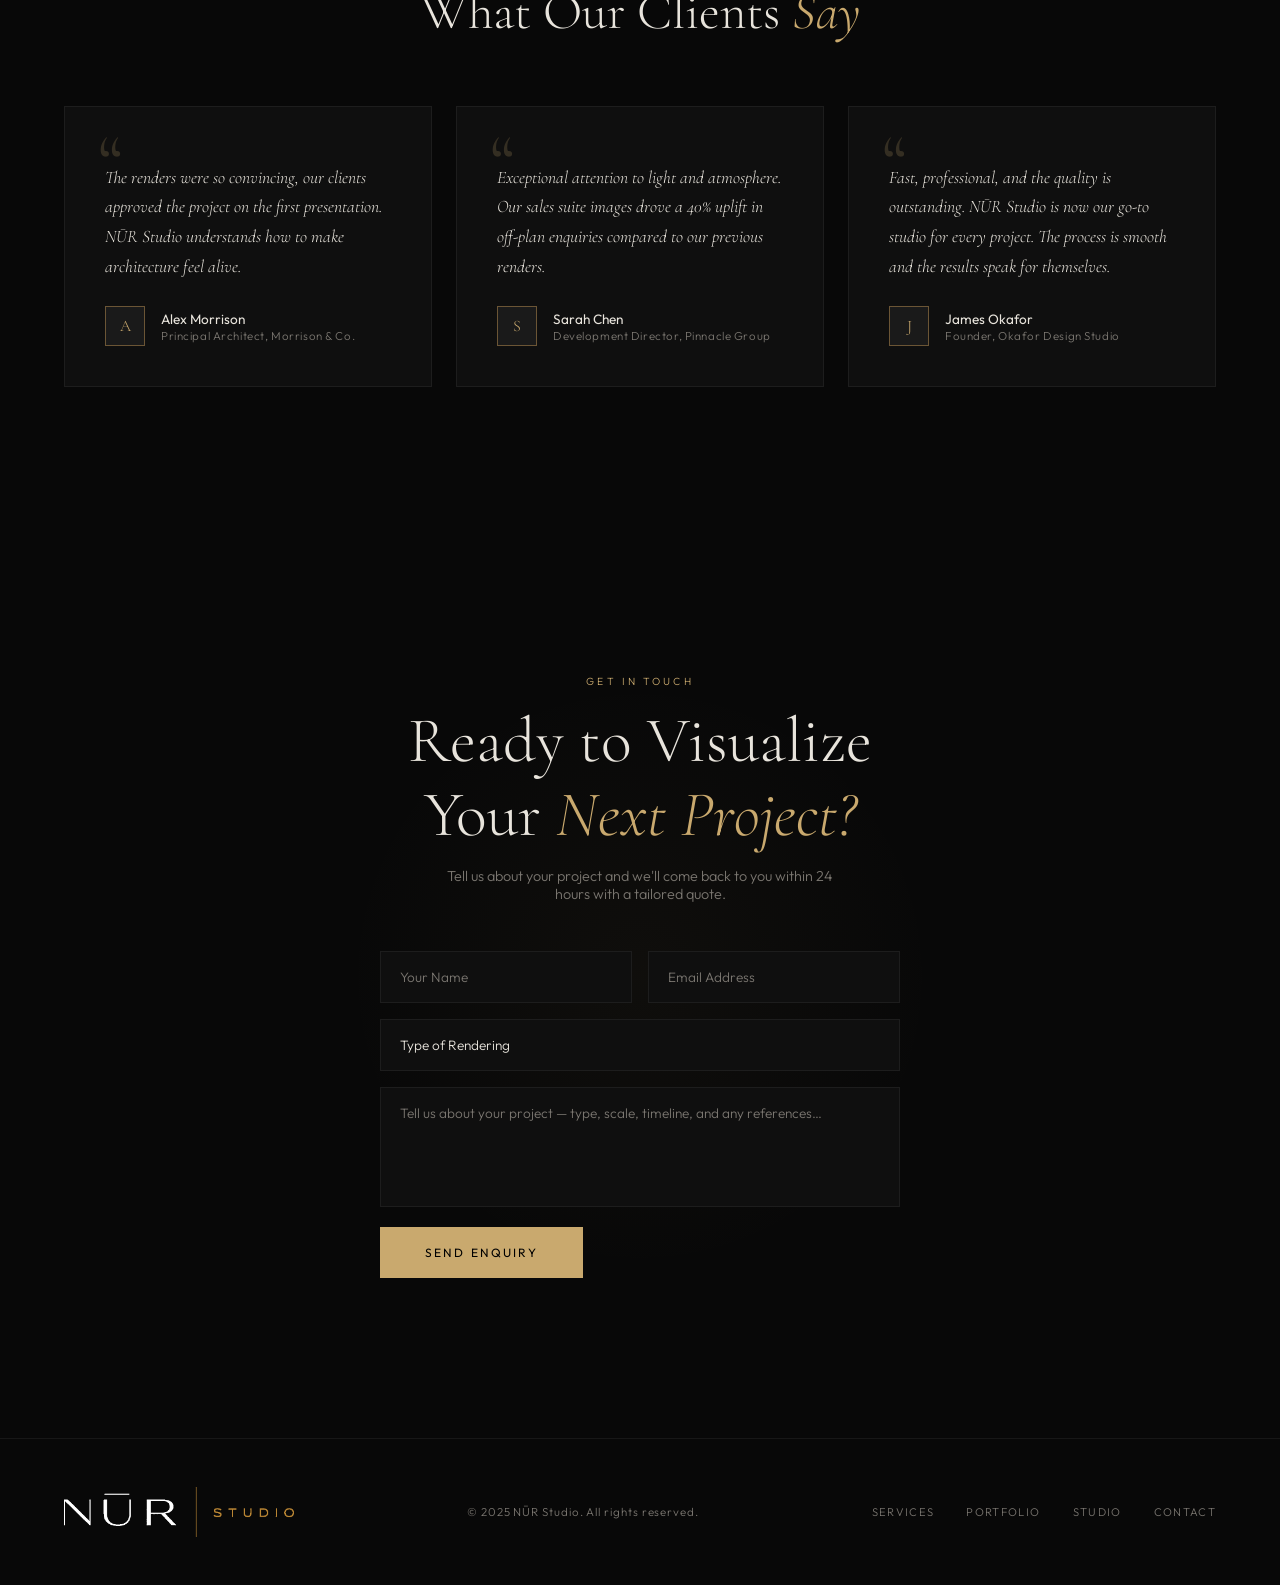
==== commit e10e90d6: "Improve mobile navigation and touch responsiveness Add a responsive hamburger menu and anchor scroll" ====
--- a/index.html
+++ b/index.html
@@ -35,12 +35,25 @@
       <img src="assets/logo/nur-studio-logo.png" alt="NŪR STUDIO logo" class="logo-img" width="220" height="64" />
     </span>
   </a>
-  <ul class="nav-links">
+
+  <button
+    id="navToggle"
+    class="nav-toggle"
+    type="button"
+    aria-label="Open menu"
+    aria-controls="navMenu"
+    aria-expanded="false"
+  >
+    <span class="nav-toggle__icon" aria-hidden="true"></span>
+  </button>
+
+  <ul id="navMenu" class="nav-links" aria-label="Primary navigation">
     <li><a href="#services">Services</a></li>
     <li><a href="#portfolio">Portfolio</a></li>
     <li><a href="#process">Process</a></li>
     <li><a href="#about">Studio</a></li>
   </ul>
+
   <a href="#contact" class="nav-cta">Start a Project</a>
 </nav>
 
@@ -48,7 +61,7 @@
 <section class="hero" id="home">
   <div class="hero-bg">
     <img src="assets/svg/hero-placeholder.svg" class="render-placeholder" alt="" />
-    <img src="assets/images/homepage/heros/hero-background/HeroSEC-01.png" data-src-base="assets/images/homepage/heros/hero-background/HeroSEC-01" data-missing="remove" class="hero-img-placeholder auto-ext-image" alt="HeroSEC-01 background render" loading="eager" onload="this.classList.add('loaded'); var p=this.previousElementSibling; if (p &amp;&amp; p.classList.contains('render-placeholder')) p.setAttribute('hidden','')" />
+    <img src="assets/images/homepage/heros/hero-background/HeroSEC-01.png" data-src-base="assets/images/homepage/heros/hero-background/HeroSEC-01" data-missing="remove" class="hero-img-placeholder auto-ext-image" alt="HeroSEC-01 background render" loading="eager" onload="this.classList.add('loaded'); var p=this.previousElementSibling; if (p && p.classList.contains('render-placeholder')) p.setAttribute('hidden','');" />
   </div>
   <div class="hero-overlay"></div>
 
--- a/main/main.css
+++ b/main/main.css
@@ -12,9 +12,14 @@
   --muted: #7a7670;
   --border: rgba(201,169,110,0.15);
   --border-dim: rgba(255,255,255,0.06);
+  --nav-offset: 96px;
 }
 
 html { scroll-behavior: smooth; }
+html { scroll-padding-top: var(--nav-offset); }
+
+/* When navigating via #anchors, the fixed navbar should not cover content. */
+section[id] { scroll-margin-top: var(--nav-offset); }
 
 body {
   background: var(--bg);
@@ -32,45 +37,54 @@
   display: flex;
   align-items: center;
   justify-content: space-between;
-  padding: 2rem 4rem;
+  gap: 2rem;
+  padding: 1.35rem 4rem;
+  isolation: isolate;
   background: linear-gradient(to bottom, rgba(8,8,8,0.9) 0%, transparent 100%);
-  transition: padding 0.4s;
-}
-nav.scrolled {
-  padding: 1.2rem 4rem;
-  background: rgba(8,8,8,0.97);
+}
+/* Fades in on scroll (opacity interpolates; swapping background types does not) */
+nav::before {
+  content: '';
+  position: absolute;
+  inset: 0;
+  z-index: 0;
+  background: rgba(8,8,8,0.94);
+  -webkit-backdrop-filter: blur(12px);
   backdrop-filter: blur(12px);
-  border-bottom: 1px solid var(--border-dim);
+  border-bottom: 1px solid transparent;
+  opacity: 0;
+  transition: opacity 0.78s ease-in-out, border-color 0.78s ease-in-out;
+  pointer-events: none;
+}
+nav.scrolled::before {
+  opacity: 1;
+  border-bottom-color: var(--border-dim);
+}
+nav > * {
+  position: relative;
+  z-index: 1;
 }
 .logo {
   display: inline-flex;
   align-items: center;
+  margin-right: 0.75rem;
   text-decoration: none;
   line-height: 1;
   color: inherit;
 }
-/* PNG has opaque black instead of alpha — blend knocks black to page bg inside isolated box */
 .logo-mark {
   display: inline-block;
   line-height: 0;
-  isolation: isolate;
-  background: var(--bg);
-  padding: 0.12rem 0.32rem;
-  border-radius: 3px;
 }
 .logo-img {
-  height: 2rem;
+  height: 3.85rem;
   width: auto;
-  max-width: min(52vw, 220px);
+  max-width: min(72vw, 420px);
   display: block;
   object-fit: contain;
   object-position: left center;
-  mix-blend-mode: lighten;
-}
-nav.scrolled .logo-img {
-  height: 1.75rem;
-}
-.nav-links { display: flex; gap: 2.5rem; list-style: none; }
+}
+.nav-links { display: flex; gap: 2.15rem; list-style: none; }
 .nav-links a {
   text-decoration: none;
   color: #fff;
@@ -80,6 +94,47 @@
   transition: color 0.3s;
 }
 .nav-links a:hover { color: var(--gold); }
+
+.nav-toggle {
+  display: none;
+  width: 44px;
+  height: 44px;
+  border-radius: 12px;
+  border: 1px solid rgba(201,169,110,0.22);
+  background: rgba(8,8,8,0.65);
+  color: var(--text);
+  align-items: center;
+  justify-content: center;
+}
+.nav-toggle:focus-visible {
+  outline: 2px solid var(--gold);
+  outline-offset: 2px;
+}
+
+.nav-toggle__icon {
+  width: 18px;
+  height: 2px;
+  background: rgba(232,228,220,0.95);
+  border-radius: 999px;
+  position: relative;
+}
+.nav-toggle__icon::before,
+.nav-toggle__icon::after {
+  content: '';
+  position: absolute;
+  left: 0;
+  right: 0;
+  height: 2px;
+  border-radius: 999px;
+  background: rgba(232,228,220,0.95);
+}
+.nav-toggle__icon::before { top: -6px; }
+.nav-toggle__icon::after { top: 6px; }
+
+/* Mobile menu open state */
+nav.nav-open .nav-toggle__icon { background: transparent; }
+nav.nav-open .nav-toggle__icon::before { top: 0; transform: rotate(45deg); }
+nav.nav-open .nav-toggle__icon::after { top: 0; transform: rotate(-45deg); }
 .nav-cta {
   font-size: 0.72rem;
   letter-spacing: 0.15em;
@@ -167,19 +222,14 @@
 .footer-logo {
   display: flex;
   align-items: center;
-  isolation: isolate;
-  background: var(--bg);
-  padding: 0.12rem 0.35rem;
-  border-radius: 3px;
   line-height: 0;
 }
 .footer-logo-img {
-  height: 1.65rem;
+  height: 3.15rem;
   width: auto;
-  max-width: 200px;
+  max-width: 380px;
   object-fit: contain;
   object-position: left center;
-  mix-blend-mode: lighten;
 }
 .footer-copy {
   font-size: 0.72rem;
@@ -225,14 +275,43 @@
 .icon-building { }
 
 @media (max-width: 1024px) {
-  nav { padding: 1.5rem 2rem; }
-  nav.scrolled { padding: 1rem 2rem; }
+  nav { gap: 1rem; padding: 1rem 1.25rem; }
+  nav.scrolled { padding: 1rem 1.25rem; }
   section { padding: 6rem 2rem; }
   footer { flex-direction: column; gap: 1.5rem; text-align: center; }
   .footer-logo { justify-content: center; }
   .logo { align-items: center; }
   .logo-mark { text-align: center; }
-  .logo-img { object-position: center; }
+  .logo-img { height: 3.05rem; max-width: min(74vw, 335px); object-position: center; }
   .footer-logo-img { object-position: center; }
-  .nav-links { display: none; }
-}
+  .nav-toggle { display: inline-flex; }
+  .nav-links {
+    display: none;
+    position: absolute;
+    top: 100%;
+    left: 1rem;
+    right: 1rem;
+    padding: 1rem 0;
+    margin: 0;
+    flex-direction: column;
+    gap: 0.75rem;
+    background: rgba(8,8,8,0.93);
+    border: 1px solid var(--border-dim);
+    border-top: none;
+    -webkit-backdrop-filter: blur(12px);
+    backdrop-filter: blur(12px);
+  }
+  nav.nav-open .nav-links { display: flex; }
+}
+
+@media (max-width: 640px) {
+  nav { padding: 0.85rem 1rem; }
+  section { padding: 5.25rem 1.25rem; }
+  footer { padding: 2.5rem 1.25rem; }
+
+  .btn-primary,
+  .btn-ghost {
+    padding: 0.9rem 1.6rem;
+    font-size: 0.72rem;
+  }
+}
--- a/cursor/cursor.css
+++ b/cursor/cursor.css
@@ -24,3 +24,12 @@
   transition: transform 0.08s linear, width 0.3s, height 0.3s;
 }
 body:hover .cursor { opacity: 1; }
+
+/* On touch devices (coarse pointers), don't hide the real cursor. */
+@media (pointer: coarse), (hover: none) {
+  body { cursor: auto; }
+  .cursor,
+  .cursor-ring {
+    display: none;
+  }
+}
--- a/sections/hero/hero.css
+++ b/sections/hero/hero.css
@@ -1,7 +1,9 @@
 /* Hero */
 .hero {
   position: relative;
+  min-height: 100vh;
   height: 100vh;
+  height: 100svh; /* iOS/Android address bar-safe viewport height */
   display: flex;
   align-items: flex-end;
   overflow: hidden;
@@ -164,3 +166,9 @@
 @media (max-width: 1024px) {
   .hero-content { padding: 0 2rem 5rem; }
 }
+
+@media (max-width: 640px) {
+  .hero-content { padding: 0 1.25rem 4.5rem; }
+  .scroll-indicator { bottom: 1.75rem; }
+  .hero-cta-group { flex-direction: column; align-items: flex-start; gap: 0.9rem; }
+}
--- a/sections/process/process.css
+++ b/sections/process/process.css
@@ -126,4 +126,6 @@
 
 @media (max-width: 1024px) {
   .process-layout { grid-template-columns: 1fr; gap: 4rem; }
+  /* Sticky visuals are less reliable on phones; keep it in normal flow. */
+  .process-visual { position: relative; top: auto; transform: none; height: 320px; }
 }
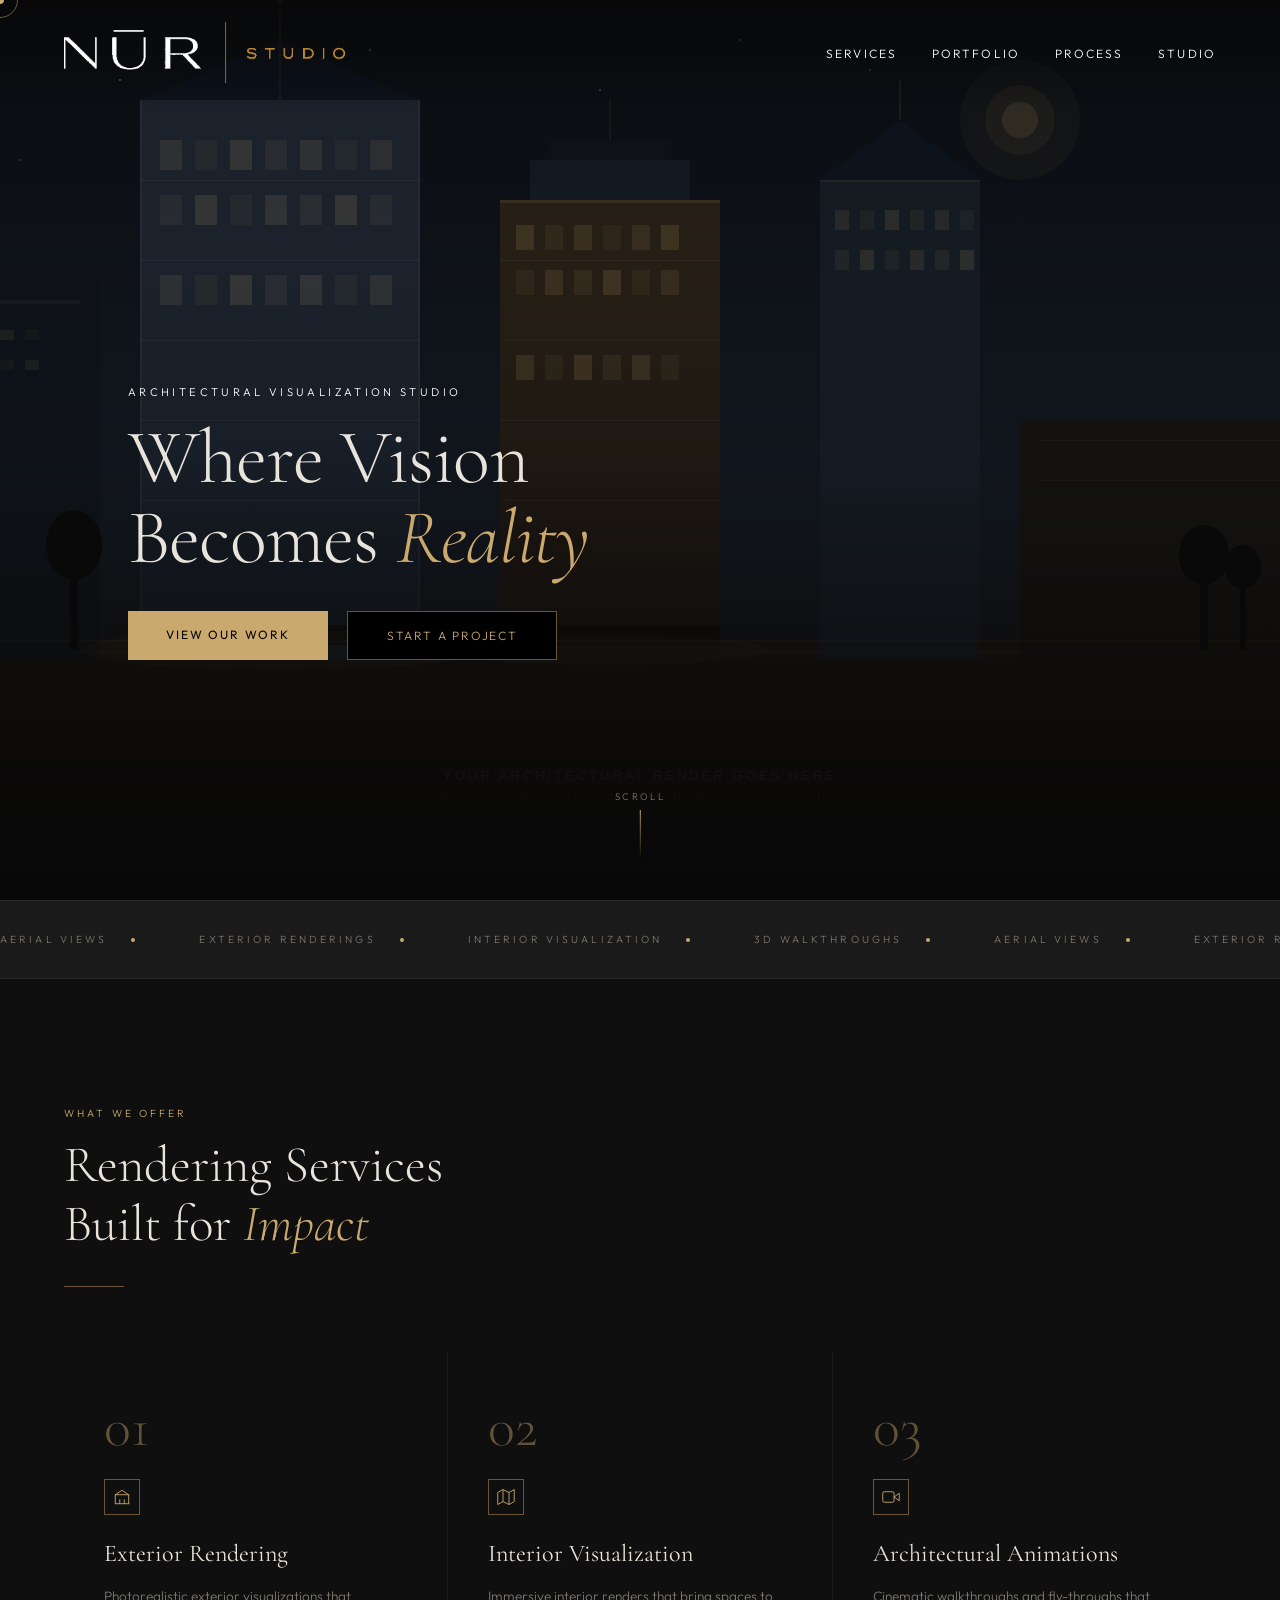
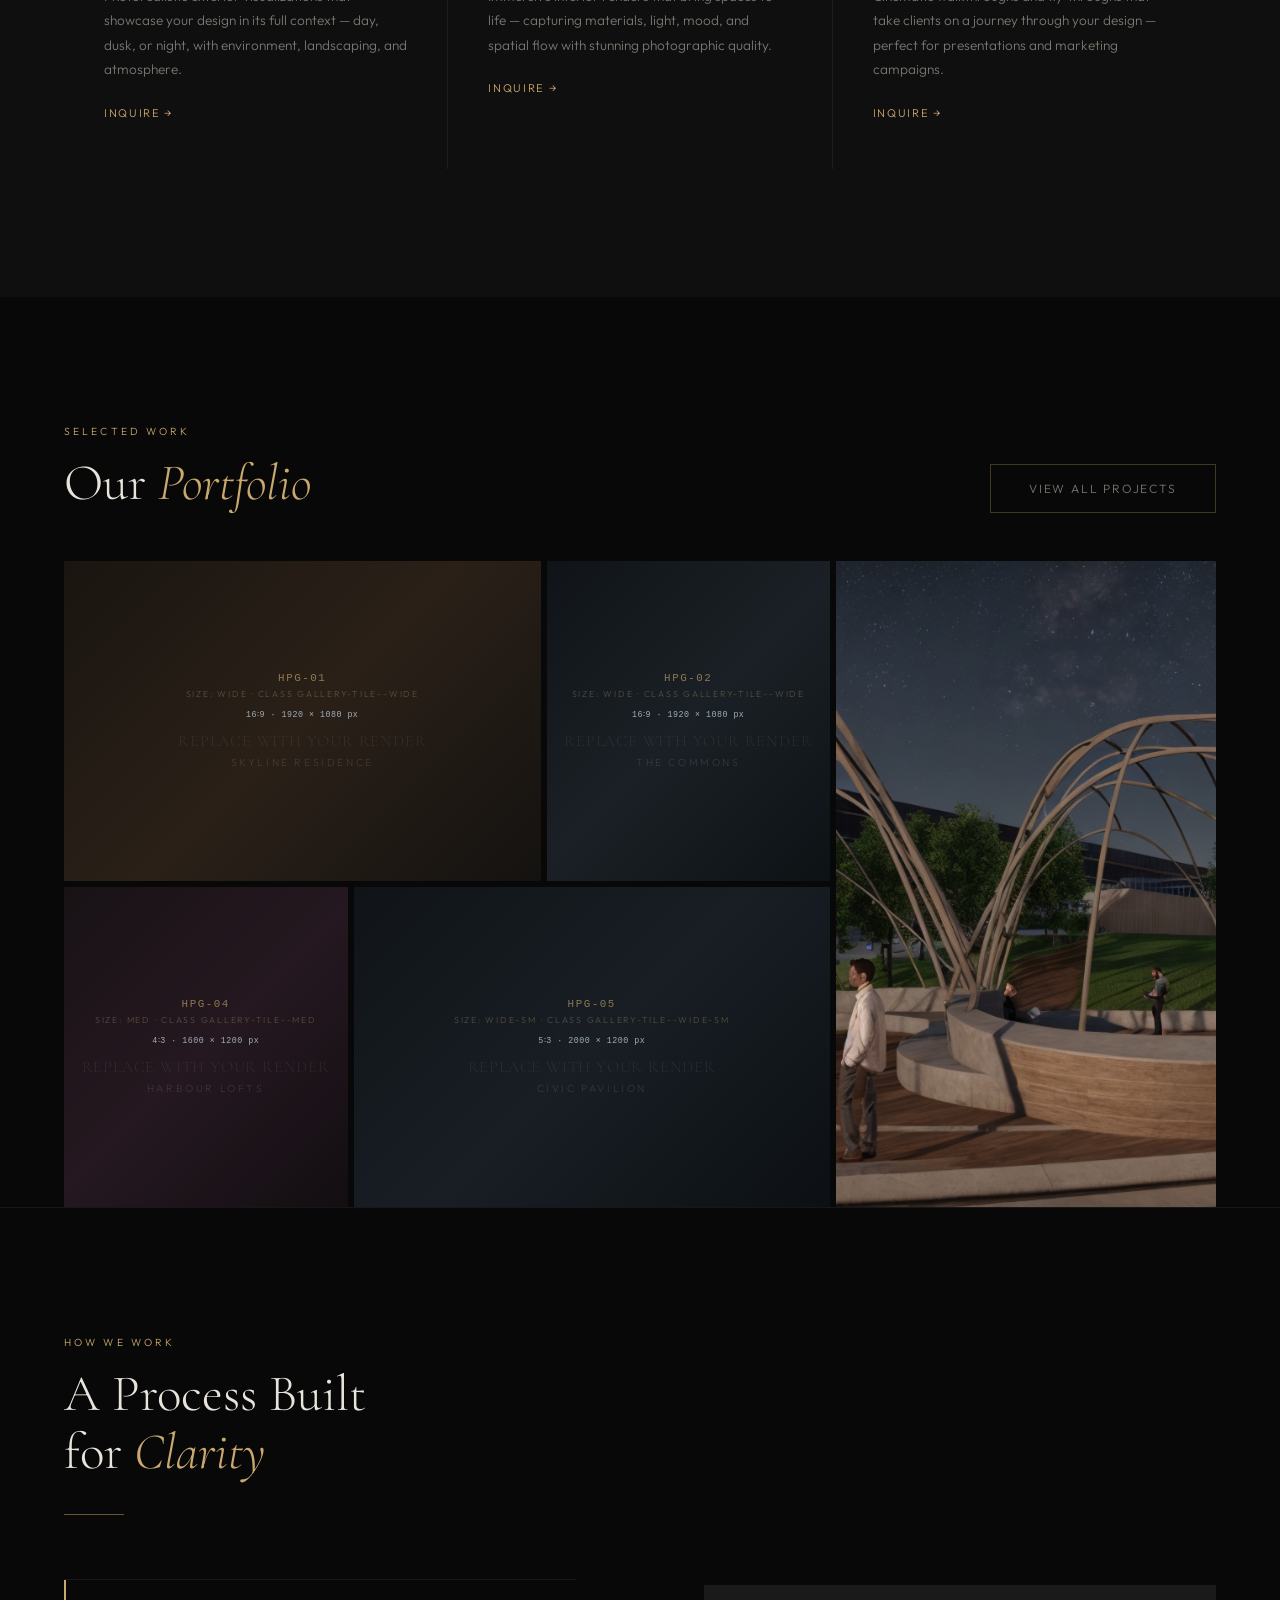
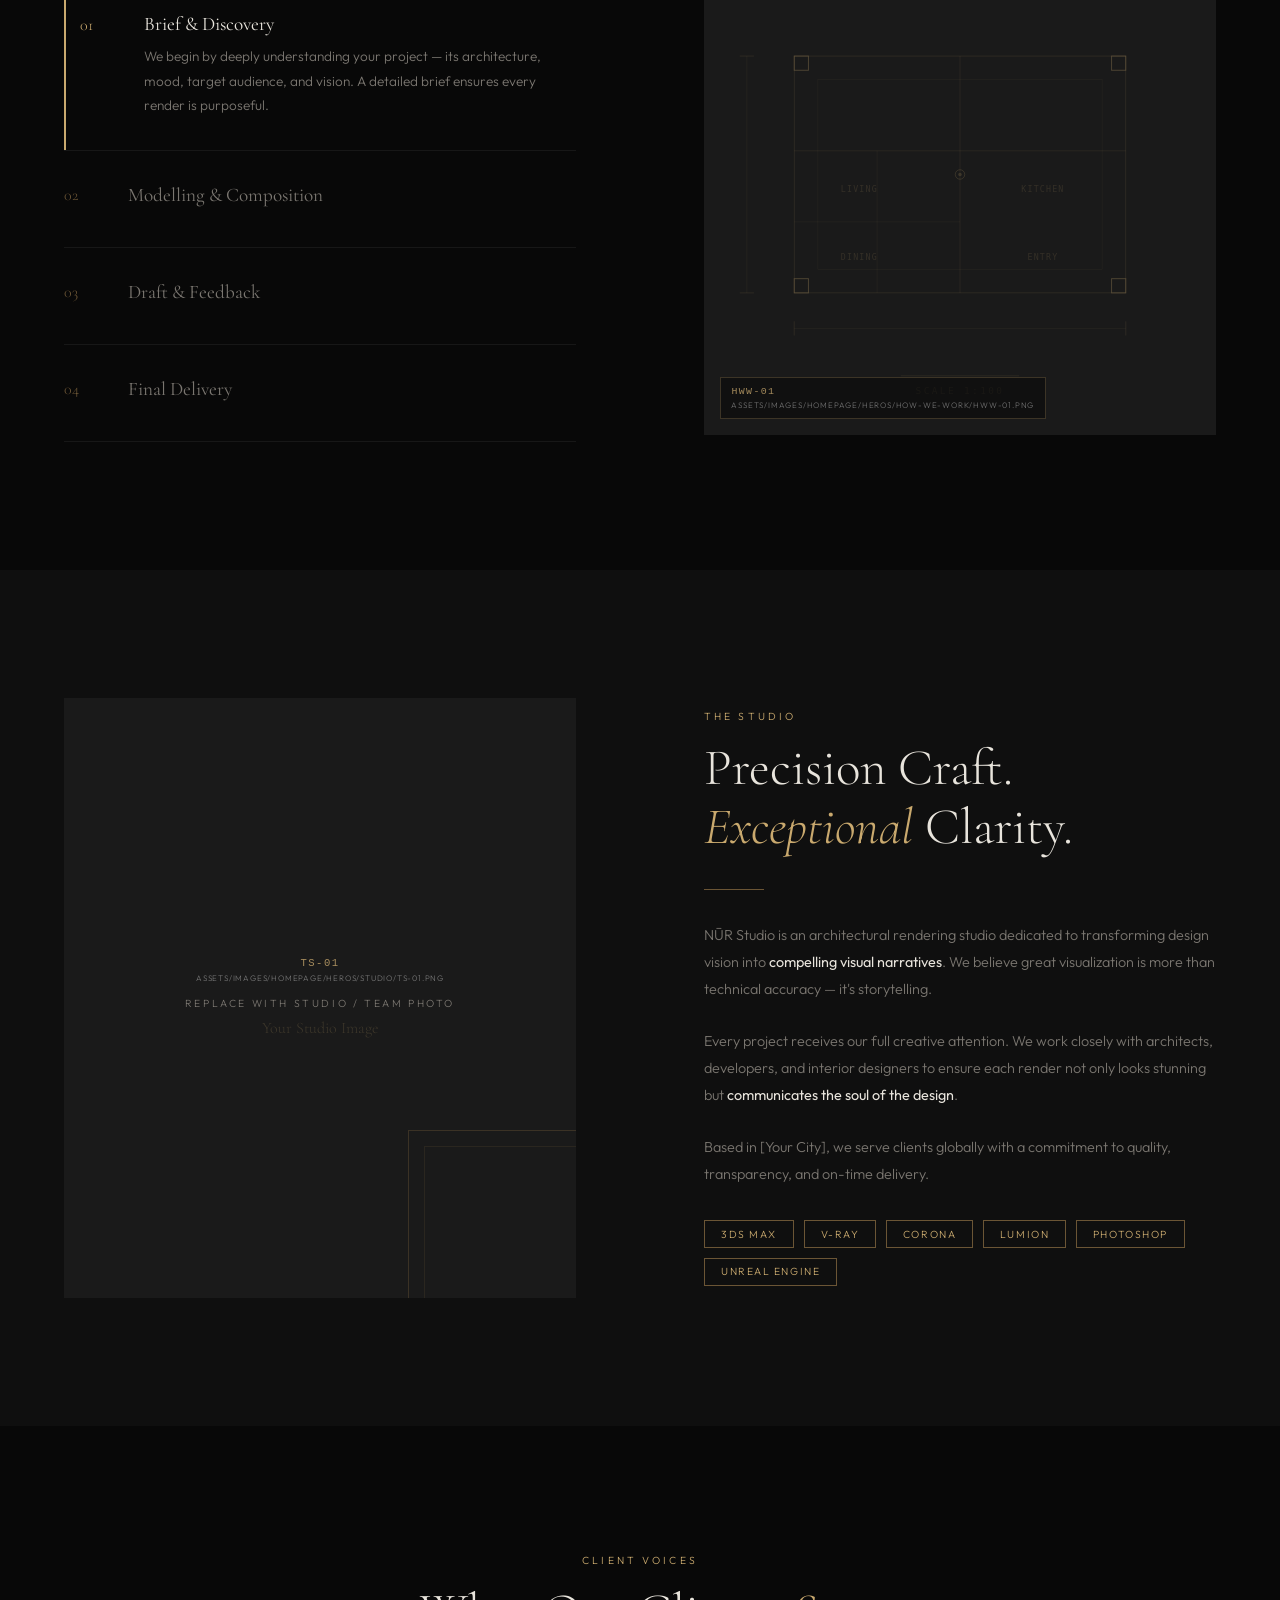
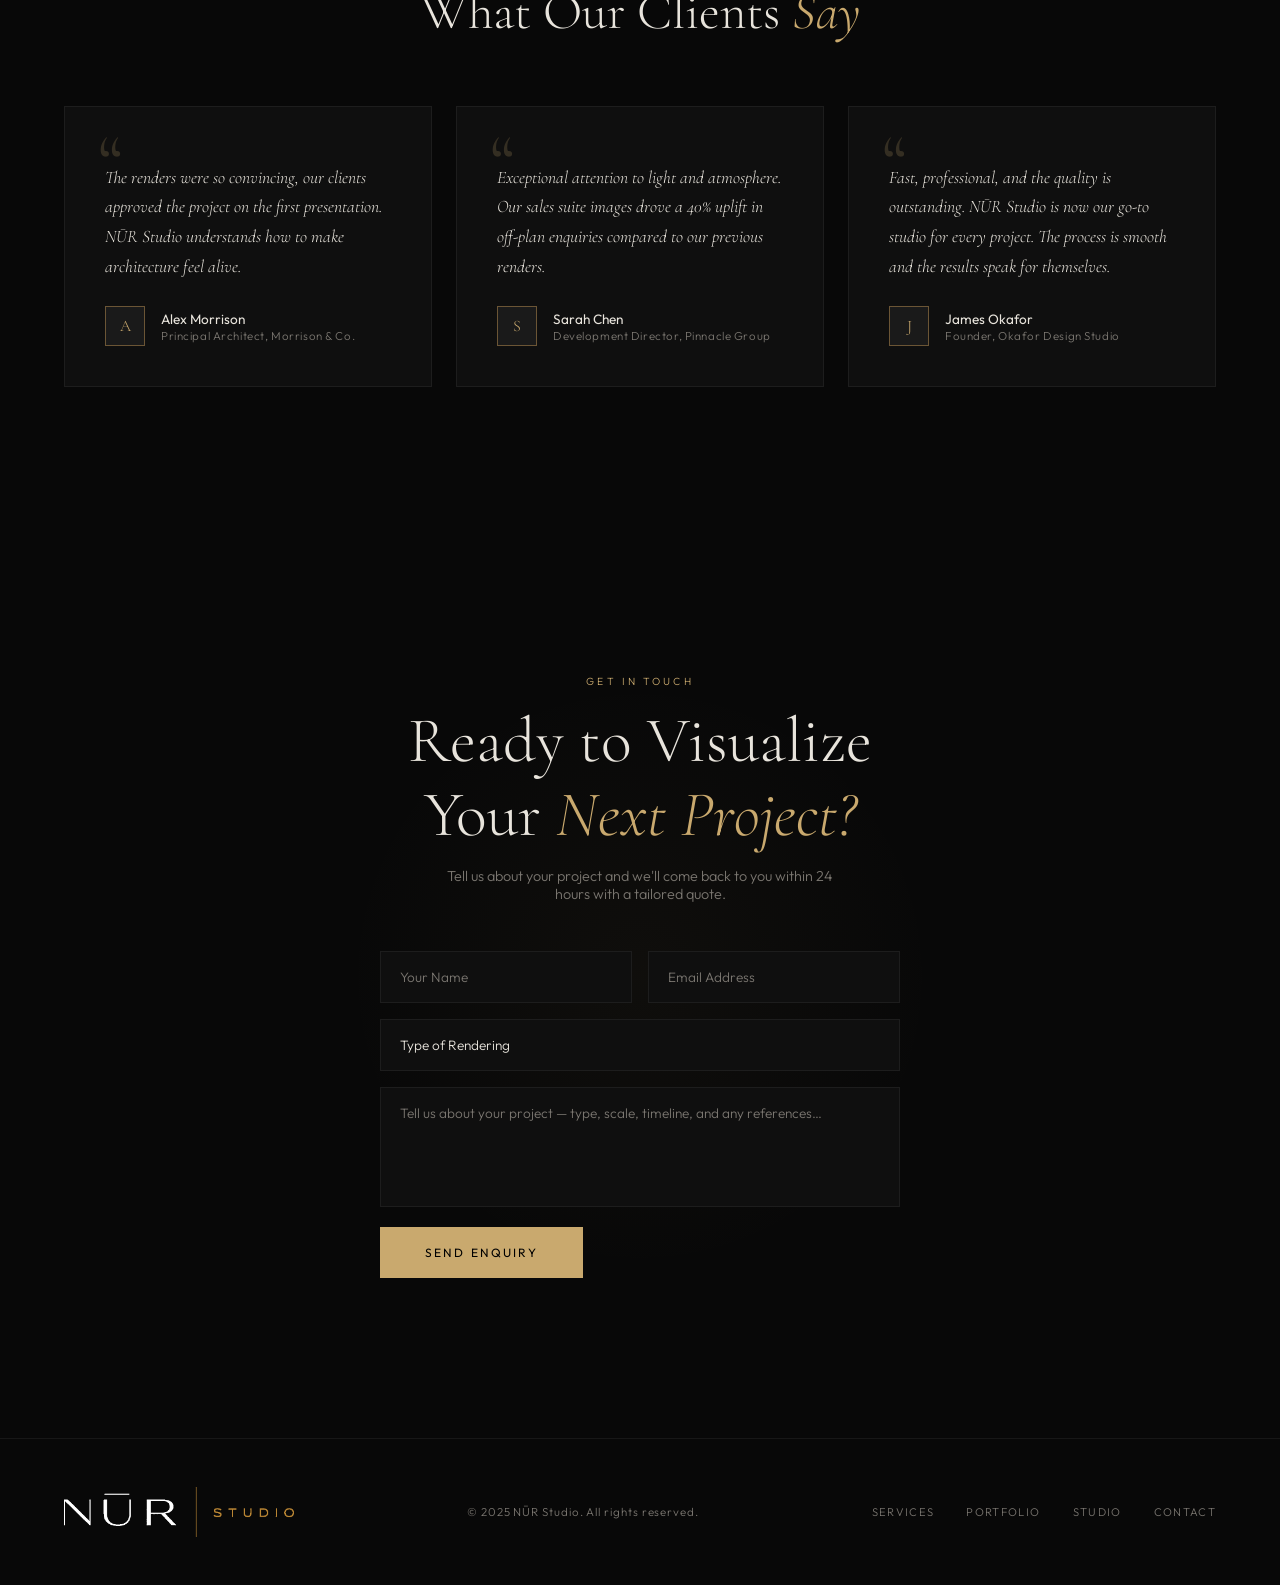
==== commit 50b3775b: "Refine mobile layout and menu styling Apply phone-focused UI refinements by simplifying nav actions," ====
--- a/index.html
+++ b/index.html
@@ -53,8 +53,6 @@
     <li><a href="#process">Process</a></li>
     <li><a href="#about">Studio</a></li>
   </ul>
-
-  <a href="#contact" class="nav-cta">Start a Project</a>
 </nav>
 
 <!-- HERO -->
--- a/main/main.css
+++ b/main/main.css
@@ -284,23 +284,43 @@
   .logo-mark { text-align: center; }
   .logo-img { height: 3.05rem; max-width: min(74vw, 335px); object-position: center; }
   .footer-logo-img { object-position: center; }
-  .nav-toggle { display: inline-flex; }
+  .nav-toggle { display: inline-flex; margin-left: auto; }
   .nav-links {
     display: none;
     position: absolute;
     top: 100%;
-    left: 1rem;
     right: 1rem;
-    padding: 1rem 0;
+    left: auto;
+    width: max-content;
+    max-width: calc(100vw - 2rem);
+    padding: 0.75rem 0.7rem;
     margin: 0;
     flex-direction: column;
-    gap: 0.75rem;
-    background: rgba(8,8,8,0.93);
-    border: 1px solid var(--border-dim);
-    border-top: none;
-    -webkit-backdrop-filter: blur(12px);
-    backdrop-filter: blur(12px);
+    align-items: stretch;
+    gap: 0.55rem;
+    text-align: right;
+    background: rgba(8, 8, 8, 0.38);
+    border: 1px solid rgba(201, 169, 110, 0.24);
+    border-radius: 10px;
+    box-shadow: 0 12px 34px rgba(0, 0, 0, 0.35);
+    -webkit-backdrop-filter: blur(6px) saturate(106%);
+    backdrop-filter: blur(6px) saturate(106%);
   }
+  .nav-links li {
+    width: 100%;
+    display: block;
+    text-align: right;
+    list-style: none;
+  }
+  .nav-links a {
+    width: 100%;
+    display: block;
+    text-align: right;
+    color: rgba(201, 169, 110, 0.95);
+    letter-spacing: 0.17em;
+    font-size: 0.72rem;
+  }
+  .nav-links a:hover { color: var(--gold-light); }
   nav.nav-open .nav-links { display: flex; }
 }
 
--- a/sections/hero/hero.css
+++ b/sections/hero/hero.css
@@ -170,5 +170,17 @@
 @media (max-width: 640px) {
   .hero-content { padding: 0 1.25rem 4.5rem; }
   .scroll-indicator { bottom: 1.75rem; }
-  .hero-cta-group { flex-direction: column; align-items: flex-start; gap: 0.9rem; }
+  .hero-cta-group {
+    flex-direction: column;
+    align-items: stretch;
+    gap: 0.9rem;
+    width: min(100%, 250px);
+  }
+  .hero-cta-group .btn-primary,
+  .hero-cta-group .btn-ghost {
+    width: 100%;
+    display: inline-flex;
+    justify-content: center;
+    text-align: center;
+  }
 }
--- a/sections/services/services.css
+++ b/sections/services/services.css
@@ -3,18 +3,6 @@
   background: var(--bg2);
   position: relative;
   overflow: hidden;
-}
-#services::before {
-  content: 'SERVICES';
-  position: absolute;
-  right: -2rem;
-  top: 4rem;
-  font-family: 'Cormorant Garamond', serif;
-  font-size: 10rem;
-  color: rgba(255,255,255,0.015);
-  letter-spacing: 0.1em;
-  pointer-events: none;
-  white-space: nowrap;
 }
 .services-grid {
   display: grid;
@@ -45,7 +33,7 @@
 .service-num {
   font-family: 'Cormorant Garamond', serif;
   font-size: 3.5rem;
-  color: rgba(201,169,110,0.12);
+  color: rgba(170, 142, 96, 0.52);
   line-height: 1;
   margin-bottom: 1.5rem;
   font-weight: 300;
@@ -90,3 +78,10 @@
     grid-column: 1 / -1;
   }
 }
+
+@media (max-width: 640px) {
+  .services-grid { grid-template-columns: 1fr; }
+  .service-card:nth-child(3) {
+    grid-column: auto;
+  }
+}
--- a/sections/about/about.css
+++ b/sections/about/about.css
@@ -111,4 +111,6 @@
 
 @media (max-width: 1024px) {
   #about { grid-template-columns: 1fr; gap: 4rem; }
+  .about-text { order: 1; }
+  .about-visual { order: 2; }
 }
--- a/sections/testimonials/testimonials.css
+++ b/sections/testimonials/testimonials.css
@@ -57,3 +57,7 @@
 @media (max-width: 1024px) {
   .testimonials-grid { grid-template-columns: 1fr 1fr; }
 }
+
+@media (max-width: 640px) {
+  .testimonials-grid { grid-template-columns: 1fr; }
+}
